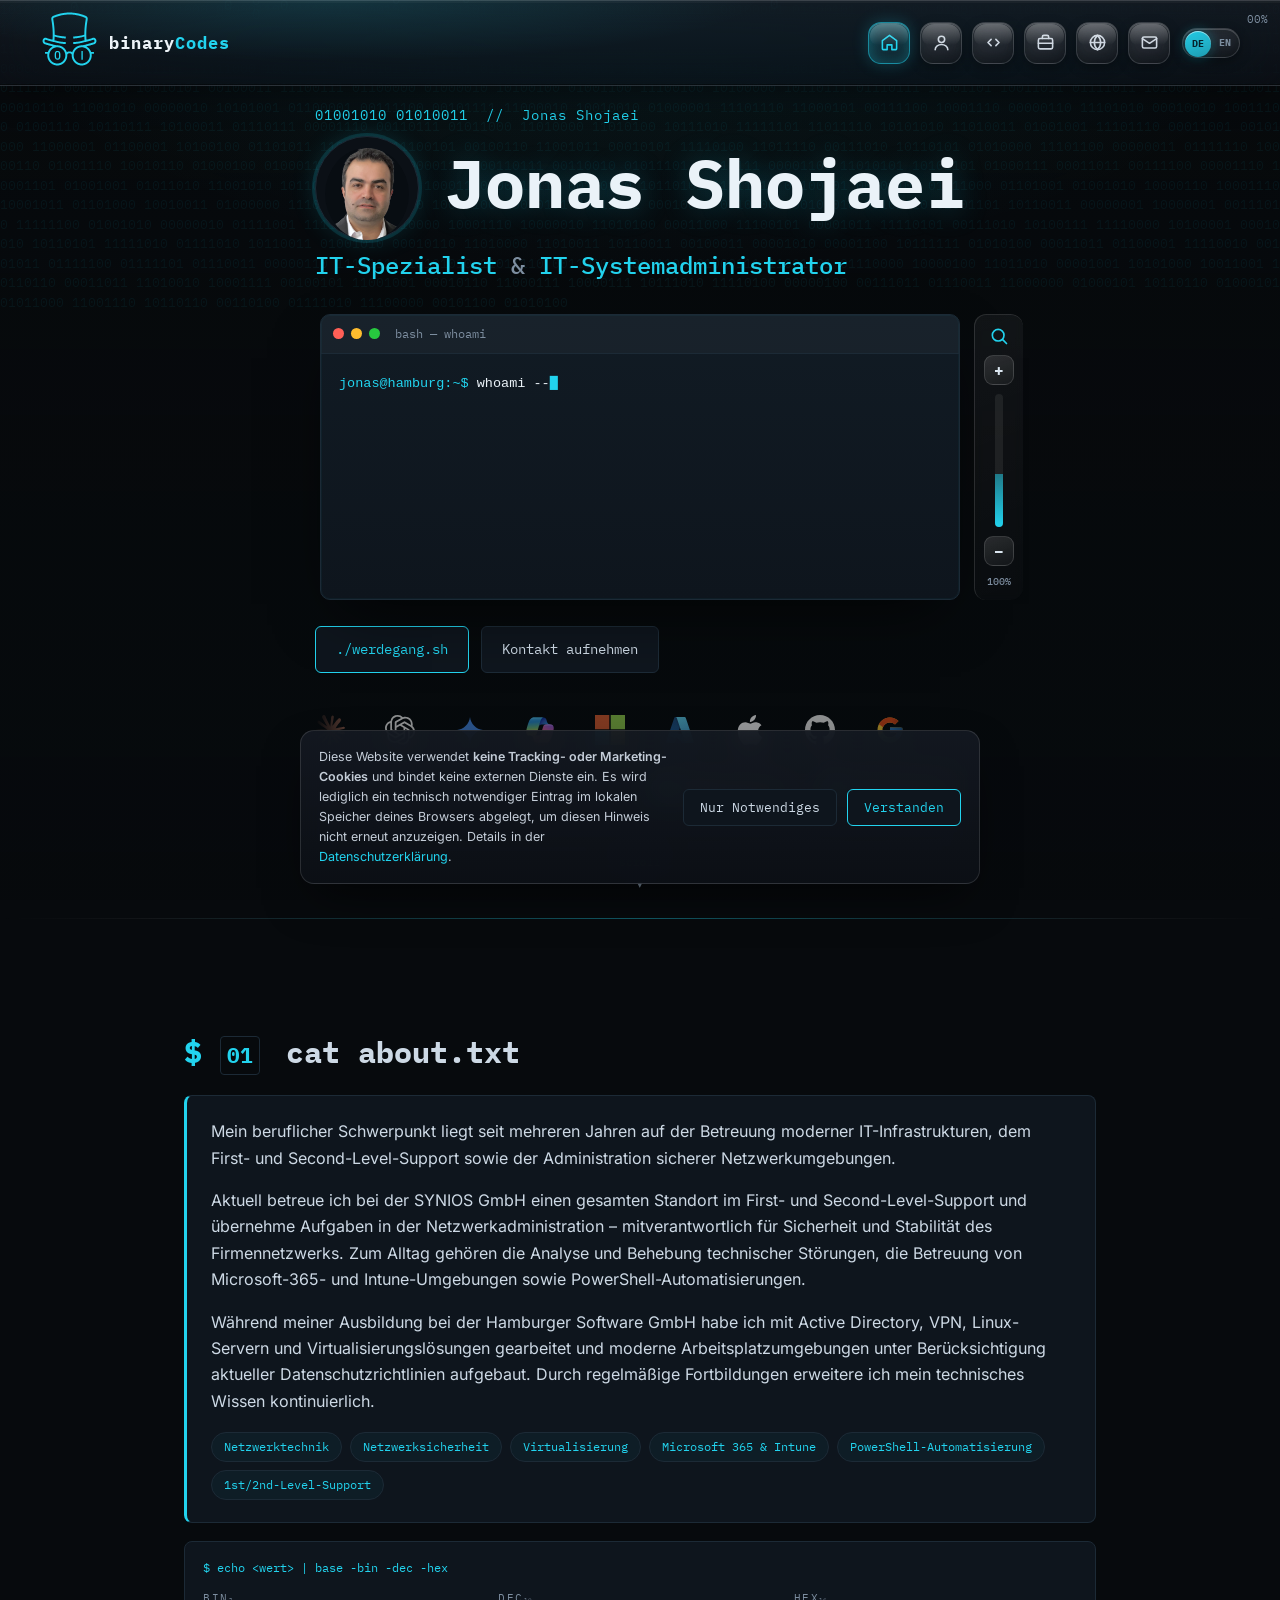
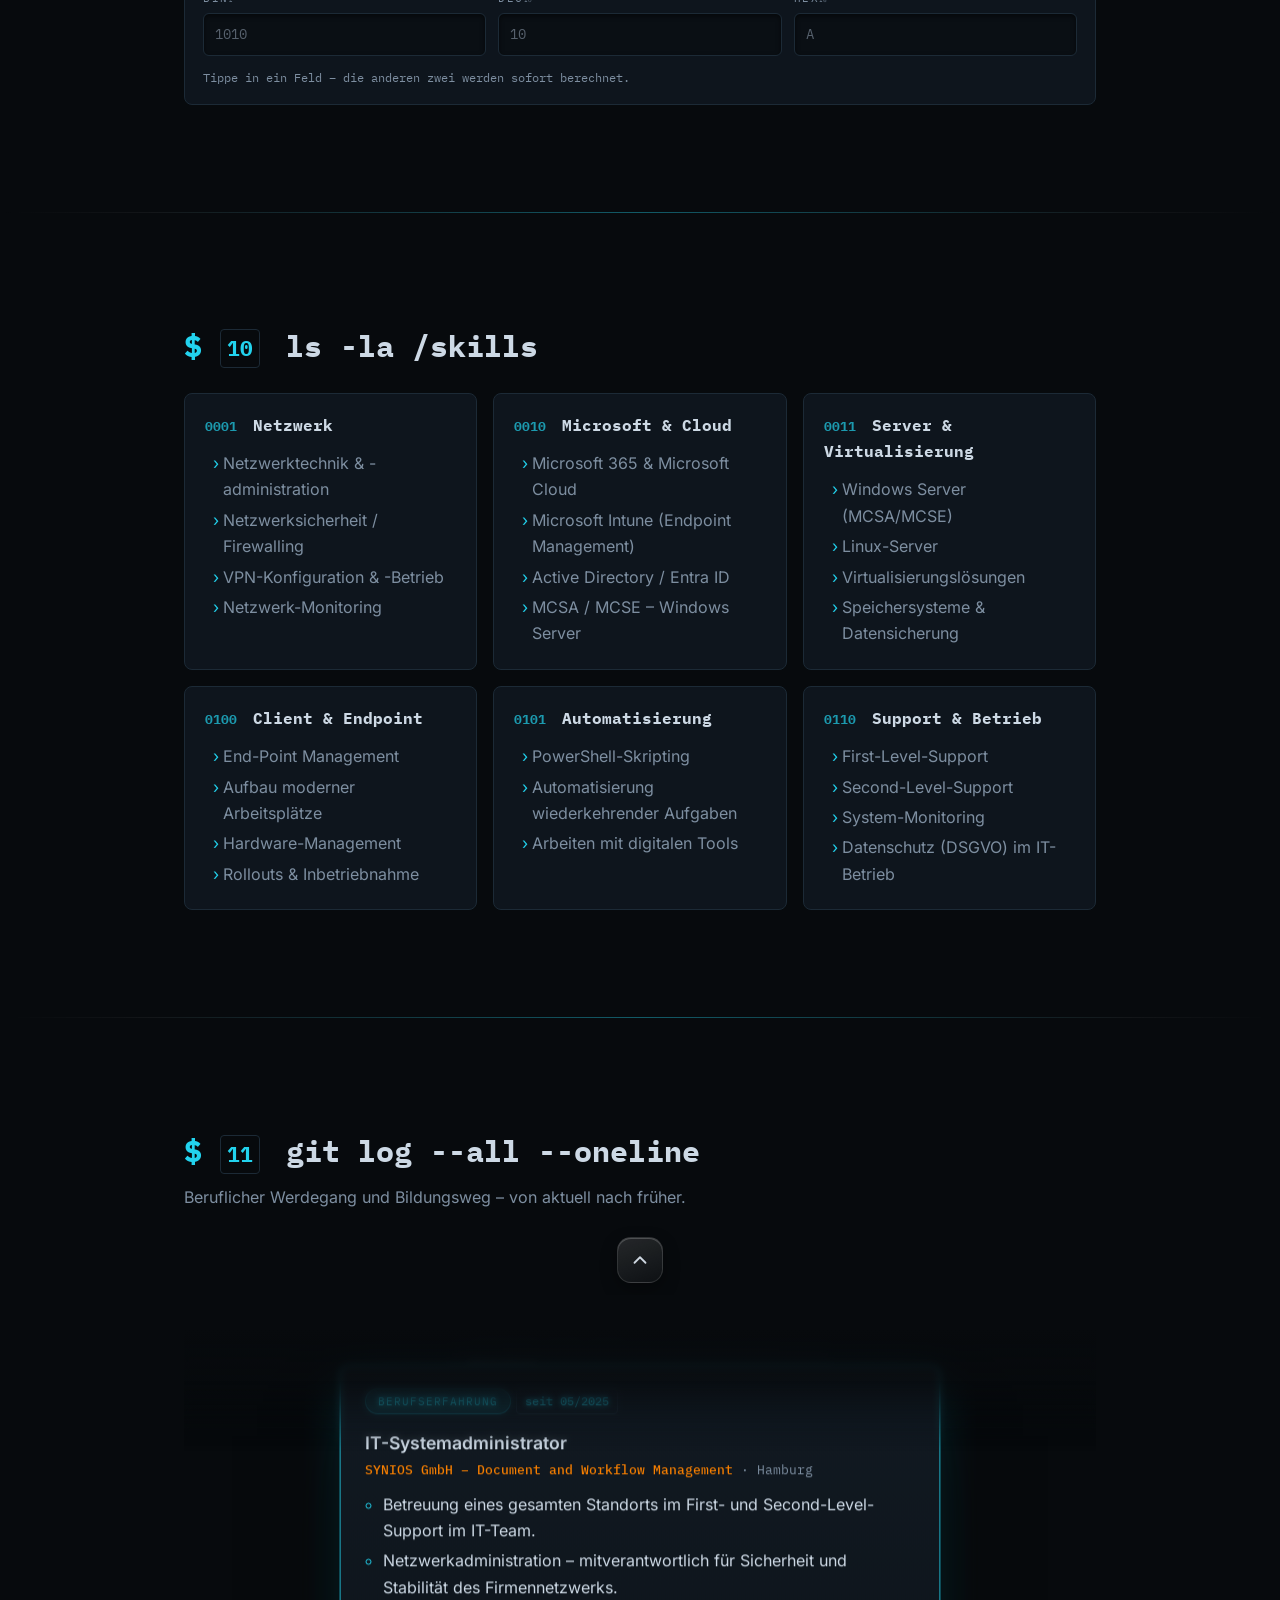
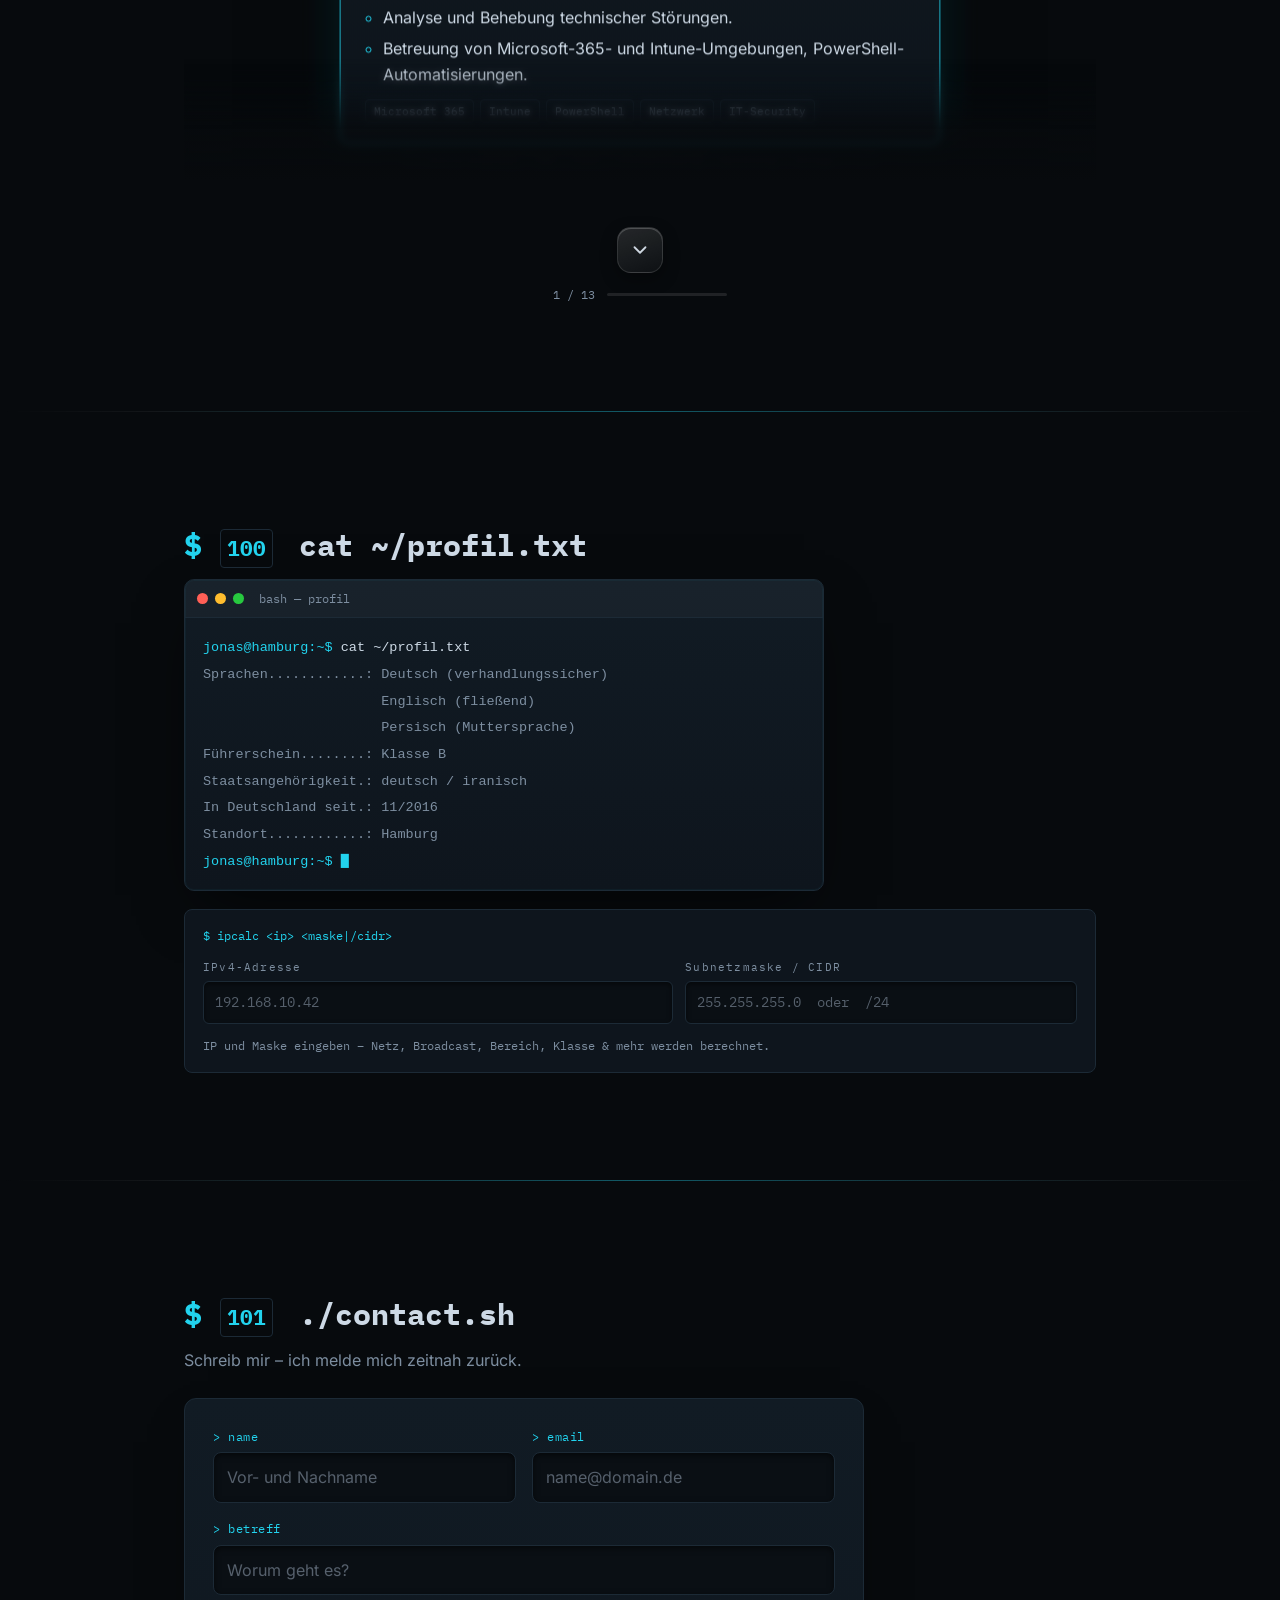
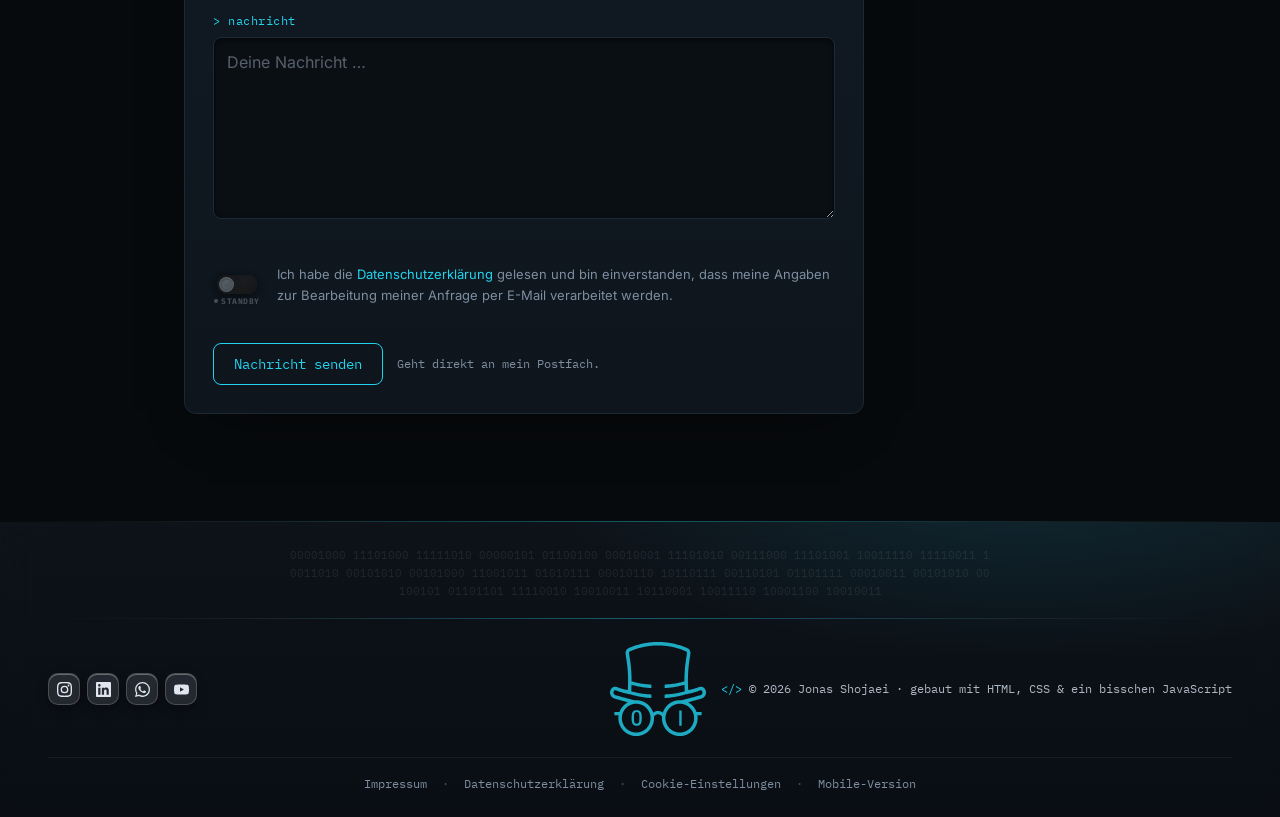
==== index.html @ 129c2889 "Kontaktformular per Web3Forms aktivieren Echten Web3Forms-Access-Key in index.html und mobile.html e" ====
<!doctype html>
<html lang="de">
<head>
  <meta charset="utf-8" />
  <!-- Sicherheits-Richtlinie: GitHub Pages erlaubt keine eigenen HTTP-Header,
       daher hier nur per <meta> umsetzbar (kein frame-ancestors möglich) -->
  <meta http-equiv="Content-Security-Policy" content="default-src 'self'; script-src 'self'; style-src 'self'; img-src 'self' data:; font-src 'self'; connect-src 'self' https://api.web3forms.com; form-action 'self' https://api.web3forms.com; base-uri 'self'; object-src 'none'; upgrade-insecure-requests" />
  <meta name="viewport" content="width=device-width, initial-scale=1" />
  <!-- Weiterleitung auf mobile.html bei schmalem Bildschirm; ausgelagert
       (statt inline), damit script-src 'self' ohne unsafe-inline reicht -->
  <script src="assets/js/redirect-check.js"></script>
  <meta name="description" content="Jonas Shojaei – IT-Spezialist & IT-Systemadministrator in Hamburg. Werdegang als Timeline im Dark-/IT-Design." />
  <meta name="robots" content="index,follow" />
  <meta name="color-scheme" content="dark" />
  <title>binaryCodes · Jonas Shojaei</title>
  <link rel="canonical" href="https://binarycodes.de/" />
  <meta property="og:type" content="website" />
  <meta property="og:site_name" content="binaryCodes" />
  <meta property="og:title" content="binaryCodes · Jonas Shojaei" />
  <meta property="og:description" content="Jonas Shojaei – IT-Spezialist & IT-Systemadministrator in Hamburg." />
  <meta property="og:url" content="https://binarycodes.de/" />
  <meta property="og:image" content="https://binarycodes.de/assets/img/jonas.jpg" />
  <meta property="og:locale" content="de_DE" />
  <meta property="og:locale:alternate" content="en_US" />
  <meta name="twitter:card" content="summary" />
  <meta name="twitter:title" content="binaryCodes · Jonas Shojaei" />
  <meta name="twitter:description" content="Jonas Shojaei – IT-Spezialist & IT-Systemadministrator in Hamburg." />
  <meta name="twitter:image" content="https://binarycodes.de/assets/img/jonas.jpg" />
  <link rel="stylesheet" href="assets/fonts/fonts.css" />
  <link rel="stylesheet" href="assets/css/styles.css" />
  <link rel="icon" type="image/svg+xml" href="favicon.svg" />
  <link rel="apple-touch-icon" href="favicon.svg" />
  <link rel="alternate" media="only screen and (max-width: 680px)" href="mobile.html" />
</head>
<body>
  <!-- Binärer Hintergrund-Regen -->
  <canvas id="matrix" aria-hidden="true"></canvas>
  <div class="bg-overlay" aria-hidden="true"></div>

  <!-- Scroll-Fortschritt -->
  <div class="scroll-progress" aria-hidden="true">
    <div class="scroll-progress__bar" id="progressBar"></div>
    <span class="scroll-progress__readout" id="progressReadout">00%</span>
  </div>

  <!-- Navigation -->
  <header class="nav" id="nav">
    <a class="nav__brand" href="#home" aria-label="binaryCodes – Startseite" data-en-al="binaryCodes – Home">
      <span class="brand__solid">
        <img class="nav__logo" src="logo.svg" width="139" height="139" alt="" aria-hidden="true" />
        <span class="nav__brand-text" data-text="binaryCodes">binary<span class="accent">Codes</span></span>
      </span>
    </a>
    <div class="nav__end">
    <nav class="nav__links" id="navLinks">
      <a href="#home" class="nav__ico" aria-label="Start" title="Start" data-en-al="Home" data-en-tt="Home">
        <svg viewBox="0 0 24 24" fill="none" stroke="currentColor" stroke-width="2" stroke-linecap="round" stroke-linejoin="round" aria-hidden="true"><path d="M3 9.5 12 3l9 6.5V20a1 1 0 0 1-1 1h-5v-6H9v6H4a1 1 0 0 1-1-1z"/></svg>
      </a>
      <a href="#about" class="nav__ico" aria-label="Über mich" title="Über mich" data-en-al="About" data-en-tt="About">
        <svg viewBox="0 0 24 24" fill="none" stroke="currentColor" stroke-width="2" stroke-linecap="round" stroke-linejoin="round" aria-hidden="true"><circle cx="12" cy="8" r="4"/><path d="M4 21c0-4 4-6.5 8-6.5s8 2.5 8 6.5"/></svg>
      </a>
      <a href="#skills" class="nav__ico" aria-label="Skills" title="Skills" data-en-al="Skills" data-en-tt="Skills">
        <svg viewBox="0 0 24 24" fill="none" stroke="currentColor" stroke-width="2" stroke-linecap="round" stroke-linejoin="round" aria-hidden="true"><path d="m9 8-4 4 4 4"/><path d="m15 8 4 4-4 4"/></svg>
      </a>
      <a href="#timeline" class="nav__ico" aria-label="Werdegang" title="Werdegang" data-en-al="Career" data-en-tt="Career">
        <svg viewBox="0 0 24 24" fill="none" stroke="currentColor" stroke-width="2" stroke-linecap="round" stroke-linejoin="round" aria-hidden="true"><rect x="3" y="7" width="18" height="13" rx="2"/><path d="M8 7V5a2 2 0 0 1 2-2h4a2 2 0 0 1 2 2v2"/><path d="M3 13h18"/></svg>
      </a>
      <a href="#profil" class="nav__ico" aria-label="Sprachen" title="Sprachen" data-en-al="Languages" data-en-tt="Languages">
        <svg viewBox="0 0 24 24" fill="none" stroke="currentColor" stroke-width="2" stroke-linecap="round" stroke-linejoin="round" aria-hidden="true"><circle cx="12" cy="12" r="9"/><path d="M3 12h18"/><path d="M12 3c2.6 2.4 4 5.7 4 9s-1.4 6.6-4 9c-2.6-2.4-4-5.7-4-9s1.4-6.6 4-9z"/></svg>
      </a>
      <a href="#contact" class="nav__ico" aria-label="Kontakt" title="Kontakt" data-en-al="Contact" data-en-tt="Contact">
        <svg viewBox="0 0 24 24" fill="none" stroke="currentColor" stroke-width="2" stroke-linecap="round" stroke-linejoin="round" aria-hidden="true"><rect x="3" y="5" width="18" height="14" rx="2"/><path d="m3 7 9 6 9-6"/></svg>
      </a>
    </nav>
    <button type="button" class="langtog" id="langToggle" role="switch" aria-checked="false"
            aria-label="Sprache umschalten" data-en-al="Switch language" title="Deutsch / English">
      <span class="langtog__opt langtog__opt--de">DE</span>
      <span class="langtog__opt langtog__opt--en">EN</span>
      <span class="langtog__knob" aria-hidden="true">DE</span>
    </button>
    </div>
  </header>

  <main>
    <!-- ============================================================= -->
    <!-- HERO / START                                                   -->
    <!-- ============================================================= -->
    <section id="home" class="section hero">
      <div class="binary-strip" aria-hidden="true"></div>
      <div class="container">
        <p class="hero__hi">01001010 01010011 &nbsp;//&nbsp; Jonas Shojaei</p>
        <div class="hero__head">
          <span class="hero__avatar">
            <img src="assets/img/jonas.jpg" width="640" height="864"
                 alt="Porträtfoto von Jonas Shojaei" loading="eager" decoding="async" />
          </span>
          <h1 class="hero__name" data-name>Jonas Shojaei</h1>
        </div>
        <h2 class="hero__role" data-en='<span class="accent">IT Specialist</span> &amp; <span class="accent">IT Systems Administrator</span>'>
          <span class="accent">IT-Spezialist</span> &amp; <span class="accent">IT-Systemadministrator</span>
        </h2>

        <div class="term-wrap">
        <div class="terminal" role="img" aria-label="Terminalfenster mit whoami-Ausgabe" data-en-al="Terminal window with whoami output">
          <div class="terminal__bar">
            <span class="dot"></span><span class="dot"></span><span class="dot"></span>
            <span class="terminal__title">bash — whoami</span>
          </div>
          <pre class="terminal__body"><code><span class="line"><span class="prompt">jonas@hamburg:~$</span> <span class="cmd" data-type="whoami --full"></span><span class="cursor">&#9608;</span></span>
<span class="out" data-reveal>Name.........: Jonas Shojaei</span>
<span class="out" data-reveal data-en="Role.........: IT Specialist / IT Systems Administrator">Rolle........: IT-Spezialist / IT-Systemadministrator</span>
<span class="out" data-reveal data-en="Focus........: IT support &middot; Network administration &middot; Network security">Fokus........: IT-Support &middot; Netzwerkadministration &middot; Netzwerksicherheit</span>
<span class="out" data-reveal data-en="Stack........: Windows Server &middot; Microsoft 365 &middot; Intune &middot; PowerShell &middot; Virtualization">Stack........: Windows Server &middot; Microsoft 365 &middot; Intune &middot; PowerShell &middot; Virtualisierung</span>
<span class="out" data-reveal data-en="Location.....: Hamburg, DE">Standort.....: Hamburg, DE</span>
<span class="out" data-reveal data-en="Languages....: DE fluent (business) &middot; EN fluent &middot; FA native">Sprachen.....: DE verhandlungssicher &middot; EN fließend &middot; FA Muttersprache</span>
<span class="out" data-reveal data-en='Status.......: <span class="ok">currently well engaged professionally</span> &middot; reachable exclusively by email'>Status.......: <span class="ok">beruflich gut eingebunden</span> &middot; erreichbar ausschließlich per E-Mail</span></code></pre>
        </div>

        <div class="zoomctl" id="zoomCtl" role="group" aria-label="Seiten-Zoom" data-en-al="Page zoom">
          <span class="zoomctl__ico" aria-hidden="true">
            <svg viewBox="0 0 24 24" fill="none" stroke="currentColor" stroke-width="2" stroke-linecap="round" stroke-linejoin="round"><circle cx="11" cy="11" r="7"/><path d="m21 21-4.3-4.3"/></svg>
          </span>
          <button type="button" class="zoomctl__btn" data-zoom="up" aria-label="Größer" data-en-al="Zoom in">+</button>
          <span class="zoomctl__gauge" aria-hidden="true"><i></i></span>
          <button type="button" class="zoomctl__btn" data-zoom="down" aria-label="Kleiner" data-en-al="Zoom out">&minus;</button>
          <span class="zoomctl__val" id="zoomVal" aria-live="polite">100%</span>
        </div>
        </div>

        <div class="hero__cta">
          <a class="btn btn--primary" href="#timeline" data-en="./career.sh">./werdegang.sh</a>
          <a class="btn" href="#contact" data-en="Get in touch">Kontakt aufnehmen</a>
        </div>

        <!-- Tool-Dock: läuft endlos von rechts nach links, jedes Icon verlinkt -->
        <div class="dock" id="dock" aria-label="Tools &amp; Technologien" data-en-al="Tools &amp; technologies">
          <div class="dock__track" id="dockTrack">
            <a class="dock__item" href="https://claude.ai" target="_blank" rel="noopener noreferrer" title="Claude" aria-label="Claude">
              <svg fill="#D97757" role="img" viewBox="0 0 24 24" xmlns="http://www.w3.org/2000/svg"><path d="m4.7144 15.9555 4.7174-2.6471.079-.2307-.079-.1275h-.2307l-.7893-.0486-2.6956-.0729-2.3375-.0971-2.2646-.1214-.5707-.1215-.5343-.7042.0546-.3522.4797-.3218.686.0608 1.5179.1032 2.2767.1578 1.6514.0972 2.4468.255h.3886l.0546-.1579-.1336-.0971-.1032-.0972L6.973 9.8356l-2.55-1.6879-1.3356-.9714-.7225-.4918-.3643-.4614-.1578-1.0078.6557-.7225.8803.0607.2246.0607.8925.686 1.9064 1.4754 2.4893 1.8336.3643.3035.1457-.1032.0182-.0728-.164-.2733-1.3539-2.4467-1.445-2.4893-.6435-1.032-.17-.6194c-.0607-.255-.1032-.4674-.1032-.7285L6.287.1335 6.6997 0l.9957.1336.419.3642.6192 1.4147 1.0018 2.2282 1.5543 3.0296.4553.8985.2429.8318.091.255h.1579v-.1457l.1275-1.706.2368-2.0947.2307-2.6957.0789-.7589.3764-.9107.7468-.4918.5828.2793.4797.686-.0668.4433-.2853 1.8517-.5586 2.9021-.3643 1.9429h.2125l.2429-.2429.9835-1.3053 1.6514-2.0643.7286-.8196.85-.9046.5464-.4311h1.0321l.759 1.1293-.34 1.1657-1.0625 1.3478-.8804 1.1414-1.2628 1.7-.7893 1.36.0729.1093.1882-.0183 2.8535-.607 1.5421-.2794 1.8396-.3157.8318.3886.091.3946-.3278.8075-1.967.4857-2.3072.4614-3.4364.8136-.0425.0304.0486.0607 1.5482.1457.6618.0364h1.621l3.0175.2247.7892.522.4736.6376-.079.4857-1.2142.6193-1.6393-.3886-3.825-.9107-1.3113-.3279h-.1822v.1093l1.0929 1.0686 2.0035 1.8092 2.5075 2.3314.1275.5768-.3218.4554-.34-.0486-2.2039-1.6575-.85-.7468-1.9246-1.621h-.1275v.17l.4432.6496 2.3436 3.5214.1214 1.0807-.17.3521-.6071.2125-.6679-.1214-1.3721-1.9246L14.38 17.959l-1.1414-1.9428-.1397.079-.674 7.2552-.3156.3703-.7286.2793-.6071-.4614-.3218-.7468.3218-1.4753.3886-1.9246.3157-1.53.2853-1.9004.17-.6314-.0121-.0425-.1397.0182-1.4328 1.9672-2.1796 2.9446-1.7243 1.8456-.4128.164-.7164-.3704.0667-.6618.4008-.5889 2.386-3.0357 1.4389-1.882.929-1.0868-.0062-.1579h-.0546l-6.3385 4.1164-1.1293.1457-.4857-.4554.0608-.7467.2307-.2429 1.9064-1.3114Z"/></svg>
            </a>
            <a class="dock__item" href="https://chatgpt.com" target="_blank" rel="noopener noreferrer" title="ChatGPT" aria-label="ChatGPT">
              <svg xmlns="http://www.w3.org/2000/svg" viewBox="0 0 24 24" fill="#e9e9e9" fill-rule="evenodd"><path d="M9.205 8.658v-2.26c0-.19.072-.333.238-.428l4.543-2.616c.619-.357 1.356-.523 2.117-.523 2.854 0 4.662 2.212 4.662 4.566 0 .167 0 .357-.024.547l-4.71-2.759a.797.797 0 00-.856 0l-5.97 3.473zm10.609 8.8V12.06c0-.333-.143-.57-.429-.737l-5.97-3.473 1.95-1.118a.433.433 0 01.476 0l4.543 2.617c1.309.76 2.189 2.378 2.189 3.948 0 1.808-1.07 3.473-2.76 4.163zM7.802 12.703l-1.95-1.142c-.167-.095-.239-.238-.239-.428V5.899c0-2.545 1.95-4.472 4.591-4.472 1 0 1.927.333 2.712.928L8.23 5.067c-.285.166-.428.404-.428.737v6.898zM12 15.128l-2.795-1.57v-3.33L12 8.658l2.795 1.57v3.33L12 15.128zm1.796 7.23c-1 0-1.927-.332-2.712-.927l4.686-2.712c.285-.166.428-.404.428-.737v-6.898l1.974 1.142c.167.095.238.238.238.428v5.233c0 2.545-1.974 4.472-4.614 4.472zm-5.637-5.303l-4.544-2.617c-1.308-.761-2.188-2.378-2.188-3.948A4.482 4.482 0 014.21 6.327v5.423c0 .333.143.571.428.738l5.947 3.449-1.95 1.118a.432.432 0 01-.476 0zm-.262 3.9c-2.688 0-4.662-2.021-4.662-4.519 0-.19.024-.38.047-.57l4.686 2.71c.286.167.571.167.856 0l5.97-3.448v2.26c0 .19-.07.333-.237.428l-4.543 2.616c-.619.357-1.356.523-2.117.523zm5.899 2.83a5.947 5.947 0 005.827-4.756C22.287 18.339 24 15.84 24 13.296c0-1.665-.713-3.282-1.998-4.448.119-.5.19-.999.19-1.498 0-3.401-2.759-5.947-5.946-5.947-.642 0-1.26.095-1.88.31A5.962 5.962 0 0010.205 0a5.947 5.947 0 00-5.827 4.757C1.713 5.447 0 7.945 0 10.49c0 1.666.713 3.283 1.998 4.448-.119.5-.19 1-.19 1.499 0 3.401 2.759 5.946 5.946 5.946.642 0 1.26-.095 1.88-.309a5.96 5.96 0 004.162 1.713z"/></svg>
            </a>
            <a class="dock__item" href="https://gemini.google.com" target="_blank" rel="noopener noreferrer" title="Gemini" aria-label="Google Gemini">
              <svg viewBox="0 0 24 24" xmlns="http://www.w3.org/2000/svg"><path fill="#3186FF" d="M12 1.6c.5 5.35 5.05 9.9 10.4 10.4-5.35.5-9.9 5.05-10.4 10.4-.5-5.35-5.05-9.9-10.4-10.4C6.95 11.5 11.5 6.95 12 1.6z"/></svg>
            </a>
            <a class="dock__item" href="https://copilot.microsoft.com" target="_blank" rel="noopener noreferrer" title="Microsoft Copilot" aria-label="Microsoft Copilot">
              <svg xmlns="http://www.w3.org/2000/svg" viewBox="0 0 48 48" fill="none"><path d="M34.1423 7.32501C33.5634 5.35387 31.7547 4 29.7003 4L28.3488 4C26.1142 4 24.1985 5.59611 23.7952 7.79398L21.4805 20.4072L22.0549 18.4419C22.6319 16.4679 24.4419 15.1111 26.4986 15.1111H34.3524L37.6462 16.3942L40.8213 15.1111H39.8946C37.8401 15.1111 36.0315 13.7572 35.4525 11.7861L34.1423 7.32501Z" fill="url(#cpg0)"/><path d="M14.3307 40.656C14.9032 42.6366 16.7165 44 18.7783 44H21.6486C24.1592 44 26.2122 41.999 26.2767 39.4893L26.5893 27.3271L25.9354 29.5602C25.3577 31.5332 23.5481 32.8889 21.4923 32.8889L13.5732 32.8889L10.7499 31.3573L7.69336 32.8889H8.60461C10.6663 32.8889 12.4796 34.2522 13.0521 36.2329L14.3307 40.656Z" fill="url(#cpg1)"/><path d="M29.4993 4H13.46C8.87732 4 6.12772 10.0566 4.29466 16.1132C2.12296 23.2886 -0.718769 32.8852 7.50252 32.8852H14.4282C16.4978 32.8852 18.3147 31.5168 18.8835 29.5269C20.0876 25.3143 22.1978 17.9655 23.8554 12.3712C24.6977 9.52831 25.3993 7.08673 26.4762 5.56628C27.0799 4.71385 28.086 4 29.4993 4Z" fill="url(#cpg2)"/><path d="M29.4993 4H13.46C8.87732 4 6.12772 10.0566 4.29466 16.1132C2.12296 23.2886 -0.718769 32.8852 7.50252 32.8852H14.4282C16.4978 32.8852 18.3147 31.5168 18.8835 29.5269C20.0876 25.3143 22.1978 17.9655 23.8554 12.3712C24.6977 9.52831 25.3993 7.08673 26.4762 5.56628C27.0799 4.71385 28.086 4 29.4993 4Z" fill="url(#cpg3)"/><path d="M18.498 44H34.5374C39.12 44 41.8696 37.9424 43.7027 31.8848C45.8744 24.7081 48.7161 15.1098 40.4948 15.1098H33.5693C31.4996 15.1098 29.6827 16.4784 29.114 18.4684C27.9098 22.6817 25.7996 30.032 24.142 35.6273C23.2996 38.4708 22.598 40.9127 21.5212 42.4335C20.9175 43.286 19.9113 44 18.498 44Z" fill="url(#cpg4)"/><path d="M18.498 44H34.5374C39.12 44 41.8696 37.9424 43.7027 31.8848C45.8744 24.7081 48.7161 15.1098 40.4948 15.1098H33.5693C31.4996 15.1098 29.6827 16.4784 29.114 18.4684C27.9098 22.6817 25.7996 30.032 24.142 35.6273C23.2996 38.4708 22.598 40.9127 21.5212 42.4335C20.9175 43.286 19.9113 44 18.498 44Z" fill="url(#cpg5)"/><defs><radialGradient id="cpg0" cx="0" cy="0" r="1" gradientUnits="userSpaceOnUse" gradientTransform="translate(38.005 20.5144) rotate(-129.304) scale(17.3033 16.2706)"><stop offset="0.0955758" stop-color="#00AEFF"/><stop offset="0.773185" stop-color="#2253CE"/><stop offset="1" stop-color="#0736C4"/></radialGradient><radialGradient id="cpg1" cx="0" cy="0" r="1" gradientUnits="userSpaceOnUse" gradientTransform="translate(11.1215 32.8171) rotate(51.84) scale(15.9912 15.5119)"><stop stop-color="#FFB657"/><stop offset="0.633728" stop-color="#FF5F3D"/><stop offset="0.923392" stop-color="#C02B3C"/></radialGradient><linearGradient id="cpg2" x1="12.5" y1="7.5" x2="14.7884" y2="33.9751" gradientUnits="userSpaceOnUse"><stop offset="0.156162" stop-color="#0D91E1"/><stop offset="0.487484" stop-color="#52B471"/><stop offset="0.652394" stop-color="#98BD42"/><stop offset="0.937361" stop-color="#FFC800"/></linearGradient><linearGradient id="cpg3" x1="14.5" y1="4" x2="15.7496" y2="32.8852" gradientUnits="userSpaceOnUse"><stop stop-color="#3DCBFF"/><stop offset="0.246674" stop-color="#0588F7" stop-opacity="0"/></linearGradient><radialGradient id="cpg4" cx="0" cy="0" r="1" gradientUnits="userSpaceOnUse" gradientTransform="translate(41.3187 12.2813) rotate(109.274) scale(38.3873 45.9867)"><stop offset="0.0661714" stop-color="#8C48FF"/><stop offset="0.5" stop-color="#F2598A"/><stop offset="0.895833" stop-color="#FFB152"/></radialGradient><linearGradient id="cpg5" x1="42.5859" y1="13.346" x2="42.5695" y2="21.2147" gradientUnits="userSpaceOnUse"><stop offset="0.0581535" stop-color="#F8ADFA"/><stop offset="0.708063" stop-color="#A86EDD" stop-opacity="0"/></linearGradient></defs></svg>
            </a>
            <a class="dock__item" href="https://www.microsoft.com" target="_blank" rel="noopener noreferrer" title="Microsoft" aria-label="Microsoft">
              <svg viewBox="0 0 256 256" xmlns="http://www.w3.org/2000/svg" preserveAspectRatio="xMidYMid"><path fill="#F1511B" d="M121.666 121.666H0V0h121.666z"/><path fill="#80CC28" d="M256 121.666H134.335V0H256z"/><path fill="#00ADEF" d="M121.663 256.002H0V134.336h121.663z"/><path fill="#FBBC09" d="M256 256.002H134.335V134.336H256z"/></svg>
            </a>
            <a class="dock__item" href="https://azure.microsoft.com" target="_blank" rel="noopener noreferrer" title="Microsoft Azure" aria-label="Microsoft Azure">
              <svg viewBox="0 0 96 96" xmlns="http://www.w3.org/2000/svg"><defs><linearGradient id="aza" x1="-1032.17" x2="-1059.21" y1="145.31" y2="65.43" gradientTransform="matrix(1 0 0 -1 1075 158)" gradientUnits="userSpaceOnUse"><stop offset="0" stop-color="#114a8b"/><stop offset="1" stop-color="#0669bc"/></linearGradient><linearGradient id="azb" x1="-1023.73" x2="-1029.98" y1="108.08" y2="105.97" gradientTransform="matrix(1 0 0 -1 1075 158)" gradientUnits="userSpaceOnUse"><stop offset="0" stop-opacity=".3"/><stop offset=".07" stop-opacity=".2"/><stop offset=".32" stop-opacity=".1"/><stop offset=".62" stop-opacity=".05"/><stop offset="1" stop-opacity="0"/></linearGradient><linearGradient id="azc" x1="-1027.16" x2="-997.48" y1="147.64" y2="68.56" gradientTransform="matrix(1 0 0 -1 1075 158)" gradientUnits="userSpaceOnUse"><stop offset="0" stop-color="#3ccbf4"/><stop offset="1" stop-color="#2892df"/></linearGradient></defs><path fill="url(#aza)" d="M33.34 6.54h26.04l-27.03 80.1a4.15 4.15 0 0 1-3.94 2.81H8.15a4.14 4.14 0 0 1-3.93-5.47L29.4 9.38a4.15 4.15 0 0 1 3.94-2.83z"/><path fill="#0078d4" d="M71.17 60.26H29.88a1.91 1.91 0 0 0-1.3 3.31l26.53 24.76a4.17 4.17 0 0 0 2.85 1.13h23.38z"/><path fill="url(#azb)" d="M33.34 6.54a4.12 4.12 0 0 0-3.95 2.88L4.25 83.92a4.14 4.14 0 0 0 3.91 5.54h20.79a4.44 4.44 0 0 0 3.4-2.9l5.02-14.78 17.91 16.7a4.24 4.24 0 0 0 2.67.97h23.29L71.02 60.26H41.24L59.47 6.55z"/><path fill="url(#azc)" d="M66.6 9.36a4.14 4.14 0 0 0-3.93-2.82H33.65a4.15 4.15 0 0 1 3.93 2.82l25.18 74.62a4.15 4.15 0 0 1-3.93 5.48h29.02a4.15 4.15 0 0 0 3.93-5.48z"/></svg>
            </a>
            <a class="dock__item" href="https://www.apple.com" target="_blank" rel="noopener noreferrer" title="Apple" aria-label="Apple">
              <svg xmlns="http://www.w3.org/2000/svg" width="209" height="256" viewBox="0 0 814 1000"><path fill="#f5f5f7" d="M788.1 340.9c-5.8 4.5-108.2 62.2-108.2 190.5 0 148.4 130.3 200.9 134.2 202.2-.6 3.2-20.7 71.9-68.7 141.9-42.8 61.6-87.5 123.1-155.5 123.1s-85.5-39.5-164-39.5c-76.5 0-103.7 40.8-165.9 40.8s-105.6-57-155.5-127C46.7 790.7 0 663 0 541.8c0-194.4 126.4-297.5 250.8-297.5 66.1 0 121.2 43.4 162.7 43.4 39.5 0 101.1-46 176.3-46 28.5 0 130.9 2.6 198.3 99.2zm-234-181.5c31.1-36.9 53.1-88.1 53.1-139.3 0-7.1-.6-14.3-1.9-20.1-50.6 1.9-110.8 33.7-147.1 75.8-28.5 32.4-55.1 83.6-55.1 135.5 0 7.8 1.3 15.6 1.9 18.1 3.2.6 8.4 1.3 13.6 1.3 45.4 0 102.5-30.4 135.5-71.3z"/></svg>
            </a>
            <a class="dock__item" href="https://github.com/Jonas-1984" target="_blank" rel="noopener noreferrer" title="GitHub" aria-label="GitHub">
              <svg viewBox="0 0 1024 1024" fill="none" xmlns="http://www.w3.org/2000/svg"><path fill-rule="evenodd" clip-rule="evenodd" d="M8 0C3.58 0 0 3.58 0 8C0 11.54 2.29 14.53 5.47 15.59C5.87 15.66 6.02 15.42 6.02 15.21C6.02 15.02 6.01 14.39 6.01 13.72C4 14.09 3.48 13.23 3.32 12.78C3.23 12.55 2.84 11.84 2.5 11.65C2.22 11.5 1.82 11.13 2.49 11.12C3.12 11.11 3.57 11.7 3.72 11.94C4.44 13.15 5.59 12.81 6.05 12.6C6.12 12.08 6.33 11.73 6.56 11.53C4.78 11.33 2.92 10.64 2.92 7.58C2.92 6.71 3.23 5.99 3.74 5.43C3.66 5.23 3.38 4.41 3.82 3.31C3.82 3.31 4.49 3.1 6.02 4.13C6.66 3.95 7.34 3.86 8.02 3.86C8.7 3.86 9.38 3.95 10.02 4.13C11.55 3.09 12.22 3.31 12.22 3.31C12.66 4.41 12.38 5.23 12.3 5.43C12.81 5.99 13.12 6.7 13.12 7.58C13.12 10.65 11.25 11.33 9.47 11.53C9.76 11.78 10.01 12.26 10.01 13.01C10.01 14.08 10 14.94 10 15.21C10 15.42 10.15 15.67 10.55 15.59C13.71 14.53 16 11.53 16 8C16 3.58 12.42 0 8 0Z" transform="scale(64)" fill="#e9e9e9"/></svg>
            </a>
            <a class="dock__item" href="https://www.google.com" target="_blank" rel="noopener noreferrer" title="Google" aria-label="Google">
              <svg xmlns="http://www.w3.org/2000/svg" viewBox="0 0 48 48"><path fill="#FFC107" d="M43.6 20.5H42V20H24v8h11.3C33.7 32.9 29.3 36 24 36c-6.6 0-12-5.4-12-12s5.4-12 12-12c3.1 0 5.9 1.2 8 3.1l5.7-5.7C34 6 29.3 4 24 4 12.9 4 4 12.9 4 24s8.9 20 20 20 20-8.9 20-20c0-1.3-.1-2.3-.4-3.5z"/><path fill="#FF3D00" d="M6.3 14.7l6.6 4.8C14.7 15.1 19 12 24 12c3.1 0 5.9 1.2 8 3.1l5.7-5.7C34 6 29.3 4 24 4 16.3 4 9.7 8.3 6.3 14.7z"/><path fill="#4CAF50" d="M24 44c5.2 0 9.9-2 13.4-5.2l-6.2-5.2C29.2 35.1 26.7 36 24 36c-5.3 0-9.7-3.4-11.3-8.1l-6.5 5C9.5 39.6 16.2 44 24 44z"/><path fill="#1976D2" d="M43.6 20.5H42V20H24v8h11.3c-.8 2.2-2.2 4.2-4.1 5.6l6.2 5.2C39.7 34.9 44 30 44 24c0-1.3-.1-2.3-.4-3.5z"/></svg>
            </a>
            <a class="dock__item" href="https://www.python.org" target="_blank" rel="noopener noreferrer" title="Python" aria-label="Python">
              <svg xmlns="http://www.w3.org/2000/svg" fill="none" viewBox="16 16 32 32"><path fill="url(#pya)" d="M31.885 16c-8.124 0-7.617 3.523-7.617 3.523l.01 3.65h7.752v1.095H21.197S16 23.678 16 31.876c0 8.196 4.537 7.906 4.537 7.906h2.708v-3.804s-.146-4.537 4.465-4.537h7.688s4.32.07 4.32-4.175v-7.019S40.374 16 31.885 16zm-4.275 2.454a1.394 1.394 0 1 1 0 2.79 1.393 1.393 0 0 1-1.395-1.395c0-.771.624-1.395 1.395-1.395z"/><path fill="url(#pyb)" d="M32.115 47.833c8.124 0 7.617-3.523 7.617-3.523l-.01-3.65H31.97v-1.095h10.832S48 40.155 48 31.958c0-8.197-4.537-7.906-4.537-7.906h-2.708v3.803s.146 4.537-4.465 4.537h-7.688s-4.32-.07-4.32 4.175v7.019s-.656 4.247 7.833 4.247zm4.275-2.454a1.393 1.393 0 0 1-1.395-1.395 1.394 1.394 0 1 1 1.395 1.395z"/><defs><linearGradient id="pya" x1="19.075" x2="34.898" y1="18.782" y2="34.658" gradientUnits="userSpaceOnUse"><stop stop-color="#387EB8"/><stop offset="1" stop-color="#366994"/></linearGradient><linearGradient id="pyb" x1="28.809" x2="45.803" y1="28.882" y2="45.163" gradientUnits="userSpaceOnUse"><stop stop-color="#FFE052"/><stop offset="1" stop-color="#FFC331"/></linearGradient></defs></svg>
            </a>
            <a class="dock__item" href="https://www.java.com" target="_blank" rel="noopener noreferrer" title="Java" aria-label="Java">
              <svg xmlns="http://www.w3.org/2000/svg" preserveAspectRatio="xMidYMid" viewBox="0 0 256 346"><path d="M83 267s-14 8 9 11c27 3 41 2 71-3 0 0 8 5 19 9-67 29-153-2-99-17M74 230s-15 11 8 13c29 3 52 3 92-4 0 0 6 5 15 8-82 24-173 2-115-17" fill="#5382A1"/><path d="M144 166c17 19-4 36-4 36s42-22 22-49c-18-26-32-38 44-82 0 0-119 29-62 95" fill="#E76F00"/><path d="M233 295s10 8-10 15c-39 12-163 15-197 0-12-5 11-13 18-14l12-2c-14-9-89 19-38 28 138 22 251-10 215-27M89 190s-63 15-22 21c17 2 51 2 83-1 26-2 52-7 52-7l-16 9c-64 16-187 8-151-9 30-14 54-13 54-13M202 253c64-33 34-66 13-61l-7 2s2-3 6-5c41-14 73 43-14 66l2-2" fill="#5382A1"/><path d="M162 0s36 36-34 91c-56 45-12 70 0 99-32-30-56-56-40-80 23-35 89-53 74-110" fill="#E76F00"/><path d="M95 345c62 4 158-3 160-32 0 0-4 11-51 20-53 10-119 9-158 2 0 0 8 7 49 10" fill="#5382A1"/></svg>
            </a>
            <a class="dock__item" href="https://developer.mozilla.org/de/docs/Web/JavaScript" target="_blank" rel="noopener noreferrer" title="JavaScript" aria-label="JavaScript"><svg xmlns="http://www.w3.org/2000/svg" viewBox="0 0 1052 1052"><path fill="#f0db4f" d="M0 0h1052v1052H0z"/><path d="M965.9 801.1c-7.7-48-39-88.3-131.7-125.9-32.2-14.8-68.1-25.399-78.8-49.8-3.8-14.2-4.3-22.2-1.9-30.8 6.9-27.9 40.2-36.6 66.6-28.6 17 5.7 33.1 18.801 42.8 39.7 45.4-29.399 45.3-29.2 77-49.399-11.6-18-17.8-26.301-25.4-34-27.3-30.5-64.5-46.2-124-45-10.3 1.3-20.699 2.699-31 4-29.699 7.5-58 23.1-74.6 44-49.8 56.5-35.6 155.399 25 196.1 59.7 44.8 147.4 55 158.6 96.9 10.9 51.3-37.699 67.899-86 62-35.6-7.4-55.399-25.5-76.8-58.4-39.399 22.8-39.399 22.8-79.899 46.1 9.6 21 19.699 30.5 35.8 48.7 76.2 77.3 266.899 73.5 301.1-43.5 1.399-4.001 10.6-30.801 3.199-72.101zm-394-317.6h-98.4c0 85-.399 169.4-.399 254.4 0 54.1 2.8 103.7-6 118.9-14.4 29.899-51.7 26.2-68.7 20.399-17.3-8.5-26.1-20.6-36.3-37.699-2.8-4.9-4.9-8.7-5.601-9-26.699 16.3-53.3 32.699-80 49 13.301 27.3 32.9 51 58 66.399 37.5 22.5 87.9 29.4 140.601 17.3 34.3-10 63.899-30.699 79.399-62.199 22.4-41.3 17.6-91.3 17.4-146.6.5-90.2 0-180.4 0-270.9z" fill="#323330"/></svg></a>
            <a class="dock__item" href="https://learn.microsoft.com/dotnet/csharp/" target="_blank" rel="noopener noreferrer" title="C Sharp" aria-label="C Sharp"><svg xmlns="http://www.w3.org/2000/svg" viewBox="0 0 256 285"><defs><linearGradient id="csg1" x1="17.42%" x2="56.516%" y1="21.86%" y2="97.437%"><stop offset="0%" stop-color="#927be5"/><stop offset="100%" stop-color="#512bd4"/></linearGradient></defs><path fill="url(#csg1)" d="M0 89.355v105.576c0 13.06 6.967 25.14 18.286 31.666l91.429 52.794a36.56 36.56 0 0 0 36.571 0l91.429-52.794A36.56 36.56 0 0 0 256 194.93V89.356a36.56 36.56 0 0 0-18.285-31.672l-91.43-52.78a36.55 36.55 0 0 0-36.57 0l-91.43 52.78A36.57 36.57 0 0 0 0 89.356"/><path fill="#fff" d="M64.003 123.872v36.575a9.13 9.13 0 0 0 9.145 9.145a9.14 9.14 0 0 0 9.145-9.145a9.142 9.142 0 1 1 18.285 0c0 15.149-12.28 27.43-27.43 27.43s-27.43-12.281-27.43-27.43v-36.57c0-15.15 12.28-27.43 27.43-27.43s27.43 12.28 27.43 27.43a9.142 9.142 0 0 1-18.285 0a9.142 9.142 0 1 0-18.285 0zm146.29 36.575a9.134 9.134 0 0 1-9.146 9.145h-9.145v9.14c0 2.427-.96 4.753-2.678 6.466a9.124 9.124 0 0 1-12.928 0a9.17 9.17 0 0 1-2.679-6.467v-9.14h-18.284v9.14a9.124 9.124 0 0 1-9.146 9.146a9.124 9.124 0 0 1-9.14-9.146v-9.14h-9.15a9.142 9.142 0 0 1 0-18.284h9.145v-18.285h-9.145a9.142 9.142 0 0 1 0-18.285h9.145v-9.145a9.142 9.142 0 0 1 18.285 0v9.14h18.285v-9.14a9.142 9.142 0 0 1 18.285 0v9.14h9.145a9.12 9.12 0 0 1 6.461 2.678a9.124 9.124 0 0 1 0 12.928a9.13 9.13 0 0 1-6.46 2.684h-9.146v18.285h9.145a9.166 9.166 0 0 1 9.145 9.14zm-36.576-27.425h-18.284v18.285h18.284z"/></svg></a>
            <a class="dock__item" href="https://onedrive.live.com" target="_blank" rel="noopener noreferrer" title="Microsoft OneDrive" aria-label="Microsoft OneDrive"><svg xmlns="http://www.w3.org/2000/svg" viewBox="0 0 1000 615"><defs><radialGradient id="odga" cx="-446.23" cy="850.24" r="6.99" fx="-446.23" fy="850.24" gradientTransform="matrix(28.87975 32.00675 53.69646 -48.39975 -32750.77 55564.7)" gradientUnits="userSpaceOnUse"><stop offset="0" stop-color="#4894fe"/><stop offset=".7" stop-color="#0934b3"/></radialGradient><radialGradient id="odgb" cx="-463.71" cy="855.09" r="6.99" fx="-463.71" fy="855.09" gradientTransform="matrix(-126.93754 135.45874 101.23704 94.7798 -144561.83 -18444.24)" gradientUnits="userSpaceOnUse"><stop offset=".17" stop-color="#23c0fe"/><stop offset=".53" stop-color="#1c91ff"/></radialGradient><radialGradient id="odgc" cx="-478.67" cy="847.12" r="6.99" fx="-478.67" fy="847.12" gradientTransform="matrix(-30.17956 -23.43498 -52.80172 67.93278 30509.91 -68620.88)" gradientUnits="userSpaceOnUse"><stop offset="0" stop-color="#fff"/><stop offset=".66" stop-color="#adc0ff" stop-opacity="0"/></radialGradient><radialGradient id="odgd" cx="-484.89" cy="847.31" r="6.99" fx="-484.89" fy="847.31" gradientTransform="matrix(-33.90072 -26.53382 -39.69188 50.66325 17714.49 -55348.26)" gradientUnits="userSpaceOnUse"><stop offset="0" stop-color="#033acc"/><stop offset="1" stop-color="#368eff" stop-opacity="0"/></radialGradient><radialGradient id="odge" cx="-454.42" cy="853.18" r="6.99" fx="-454.42" fy="853.18" gradientTransform="matrix(38.74213 82.7056 94.03873 -44.01576 -62416.51 75114.97)" gradientUnits="userSpaceOnUse"><stop offset=".59" stop-color="#3464e3" stop-opacity="0"/><stop offset="1" stop-color="#033acc"/></radialGradient><radialGradient id="odgf" cx="-465.3" cy="852.63" r="6.99" fx="-465.3" fy="852.63" gradientTransform="matrix(-101.35519 93.7574 146.5162 158.24743 -171232.53 -91444.13)" gradientUnits="userSpaceOnUse"><stop offset="0" stop-color="#4bfde8"/><stop offset=".54" stop-color="#4bfde8" stop-opacity="0"/></radialGradient><radialGradient id="odgh" cx="-445.42" cy="847.35" r="6.99" fx="-445.42" fy="847.35" gradientTransform="matrix(60.3777 22.14291 39.59688 -107.87213 -6264.92 101508.79)" gradientUnits="userSpaceOnUse"><stop offset="0" stop-color="#fff"/><stop offset=".79" stop-color="#fff" stop-opacity="0"/></radialGradient><radialGradient id="odgi" cx="-468.67" cy="861.39" r="6.99" fx="-468.67" fy="861.39" gradientTransform="matrix(-67.45933 53.77501 53.21816 66.68832 -76468.45 -32083.78)" gradientUnits="userSpaceOnUse"><stop offset="0" stop-color="#4bfde8"/><stop offset=".58" stop-color="#4bfde8" stop-opacity="0"/></radialGradient><linearGradient id="odgg" x1="638.67" x2="638.67" y1="2.44" y2="421.76" gradientTransform="matrix(1 0 0 -1 0 617.01)" gradientUnits="userSpaceOnUse"><stop offset="0" stop-color="#0086ff"/><stop offset=".49" stop-color="#0bf"/></linearGradient></defs><path d="M276.36 94.08C123.48 94.08 9.21 209.84.6 338.79c5.33 27.79 22.83 82.65 50.24 79.84 34.26-3.52 120.56 0 194.17-123.26 53.77-90.04 164.37-201.29 31.35-201.29Z" fill="url(#odga)"/><path d="M240.99 142.19c-51.39 75.26-120.56 183.1-143.91 217.03-27.75 40.34-101.25 23.2-95.16-34.62a237.4 237.4 0 0 0-1.38 14.19C-9.51 489.22 119.43 614.14 279.88 614.14c176.84 0 598.58-203.81 555.9-408.02C790.8 86.1 664.36 0 521.07 0S285.94 76.36 241 142.19Z" fill="url(#odgb)"/><path d="M240.99 142.19c-51.39 75.26-120.56 183.1-143.91 217.03-27.75 40.34-101.25 23.2-95.16-34.62a237.4 237.4 0 0 0-1.38 14.19C-9.51 489.22 119.43 614.14 279.88 614.14c176.84 0 598.58-203.81 555.9-408.02C790.8 86.1 664.36 0 521.07 0S285.94 76.36 241 142.19Z" fill="url(#odgc)" fill-opacity=".4"/><path d="M240.99 142.19c-51.39 75.26-120.56 183.1-143.91 217.03-27.75 40.34-101.25 23.2-95.16-34.62a237.4 237.4 0 0 0-1.38 14.19C-9.51 489.22 119.43 614.14 279.88 614.14c176.84 0 598.58-203.81 555.9-408.02C790.8 86.1 664.36 0 521.07 0S285.94 76.36 241 142.19Z" fill="url(#odgd)"/><path d="M240.99 142.19c-51.39 75.26-120.56 183.1-143.91 217.03-27.75 40.34-101.25 23.2-95.16-34.62a237.4 237.4 0 0 0-1.38 14.19C-9.51 489.22 119.43 614.14 279.88 614.14c176.84 0 598.58-203.81 555.9-408.02C790.8 86.1 664.36 0 521.07 0S285.94 76.36 241 142.19Z" fill="url(#odge)" fill-opacity=".6"/><path d="M240.99 142.19c-51.39 75.26-120.56 183.1-143.91 217.03-27.75 40.34-101.25 23.2-95.16-34.62a237.4 237.4 0 0 0-1.38 14.19C-9.51 489.22 119.43 614.14 279.88 614.14c176.84 0 598.58-203.81 555.9-408.02C790.8 86.1 664.36 0 521.07 0S285.94 76.36 241 142.19Z" fill="url(#odgf)" fill-opacity=".9"/><path d="M277.34 614.23s422.24.77 493.86.77c129.97 0 228.8-98.16 228.8-212.69s-100.8-212.1-228.8-212.1-201.7 88.57-257.06 185.25c-64.87 113.29-147.62 237.41-236.8 238.77Z" fill="url(#odgg)"/><path d="M277.34 614.23s422.24.77 493.86.77c129.97 0 228.8-98.16 228.8-212.69s-100.8-212.1-228.8-212.1-201.7 88.57-257.06 185.25c-64.87 113.29-147.62 237.41-236.8 238.77Z" fill="url(#odgh)" fill-opacity=".4"/><path d="M277.34 614.23s422.24.77 493.86.77c129.97 0 228.8-98.16 228.8-212.69s-100.8-212.1-228.8-212.1-201.7 88.57-257.06 185.25c-64.87 113.29-147.62 237.41-236.8 238.77Z" fill="url(#odgi)" fill-opacity=".9"/></svg></a>
            <a class="dock__item" href="https://code.visualstudio.com" target="_blank" rel="noopener noreferrer" title="Visual Studio Code" aria-label="Visual Studio Code"><svg xmlns="http://www.w3.org/2000/svg" fill="none" viewBox="0 0 100 100"><mask id="vsca" width="100" height="100" x="0" y="0" mask-type="alpha" maskUnits="userSpaceOnUse"><path fill="#fff" fill-rule="evenodd" d="M70.912 99.317a6.223 6.223 0 0 0 4.96-.19l20.589-9.907A6.25 6.25 0 0 0 100 83.587V16.413a6.25 6.25 0 0 0-3.54-5.632L75.874.874a6.226 6.226 0 0 0-7.104 1.21L29.355 38.04 12.187 25.01a4.162 4.162 0 0 0-5.318.236l-5.506 5.009a4.168 4.168 0 0 0-.004 6.162L16.247 50 1.36 63.583a4.168 4.168 0 0 0 .004 6.162l5.506 5.01a4.162 4.162 0 0 0 5.318.236l17.168-13.032L68.77 97.917a6.217 6.217 0 0 0 2.143 1.4ZM75.015 27.3 45.11 50l29.906 22.701V27.3Z" clip-rule="evenodd"/></mask><g mask="url(#vsca)"><path fill="#0065A9" d="M96.461 10.796 75.857.876a6.23 6.23 0 0 0-7.107 1.207l-67.451 61.5a4.167 4.167 0 0 0 .004 6.162l5.51 5.009a4.167 4.167 0 0 0 5.32.236l81.228-61.62c2.725-2.067 6.639-.124 6.639 3.297v-.24a6.25 6.25 0 0 0-3.539-5.63Z"/><g filter="url(#vscb)"><path fill="#007ACC" d="m96.461 89.204-20.604 9.92a6.229 6.229 0 0 1-7.107-1.207l-67.451-61.5a4.167 4.167 0 0 1 .004-6.162l5.51-5.009a4.167 4.167 0 0 1 5.32-.236l81.228 61.62c2.725 2.067 6.639.124 6.639-3.297v.24a6.25 6.25 0 0 1-3.539 5.63Z"/></g><g filter="url(#vscc)"><path fill="#1F9CF0" d="M75.858 99.126a6.232 6.232 0 0 1-7.108-1.21c2.306 2.307 6.25.674 6.25-2.588V4.672c0-3.262-3.944-4.895-6.25-2.589a6.232 6.232 0 0 1 7.108-1.21l20.6 9.908A6.25 6.25 0 0 1 100 16.413v67.174a6.25 6.25 0 0 1-3.541 5.633l-20.601 9.906Z"/></g><path fill="url(#vscd)" fill-rule="evenodd" d="M70.851 99.317a6.224 6.224 0 0 0 4.96-.19L96.4 89.22a6.25 6.25 0 0 0 3.54-5.633V16.413a6.25 6.25 0 0 0-3.54-5.632L75.812.874a6.226 6.226 0 0 0-7.104 1.21L29.294 38.04 12.126 25.01a4.162 4.162 0 0 0-5.317.236l-5.507 5.009a4.168 4.168 0 0 0-.004 6.162L16.186 50 1.298 63.583a4.168 4.168 0 0 0 .004 6.162l5.507 5.009a4.162 4.162 0 0 0 5.317.236L29.294 61.96l39.414 35.958a6.218 6.218 0 0 0 2.143 1.4ZM74.954 27.3 45.048 50l29.906 22.701V27.3Z" clip-rule="evenodd" opacity=".25"/></g><defs><filter id="vscb" width="116.727" height="92.246" x="-8.394" y="15.829" color-interpolation-filters="sRGB" filterUnits="userSpaceOnUse"><feFlood flood-opacity="0" result="BackgroundImageFix"/><feColorMatrix in="SourceAlpha" values="0 0 0 0 0 0 0 0 0 0 0 0 0 0 0 0 0 0 127 0"/><feOffset/><feGaussianBlur stdDeviation="4.167"/><feColorMatrix values="0 0 0 0 0 0 0 0 0 0 0 0 0 0 0 0 0 0 0.25 0"/><feBlend in2="BackgroundImageFix" mode="overlay" result="d"/><feBlend in="SourceGraphic" in2="d" result="shape"/></filter><filter id="vscc" width="47.917" height="116.151" x="60.417" y="-8.076" color-interpolation-filters="sRGB" filterUnits="userSpaceOnUse"><feFlood flood-opacity="0" result="BackgroundImageFix"/><feColorMatrix in="SourceAlpha" values="0 0 0 0 0 0 0 0 0 0 0 0 0 0 0 0 0 0 127 0"/><feOffset/><feGaussianBlur stdDeviation="4.167"/><feColorMatrix values="0 0 0 0 0 0 0 0 0 0 0 0 0 0 0 0 0 0 0.25 0"/><feBlend in2="BackgroundImageFix" mode="overlay" result="d"/><feBlend in="SourceGraphic" in2="d" result="shape"/></filter><linearGradient id="vscd" x1="49.939" x2="49.939" y1=".258" y2="99.742" gradientUnits="userSpaceOnUse"><stop stop-color="#fff"/><stop offset="1" stop-color="#fff" stop-opacity="0"/></linearGradient></defs></svg></a>
            <a class="dock__item" href="https://developer.mozilla.org/de/docs/Web/CSS" target="_blank" rel="noopener noreferrer" title="CSS" aria-label="CSS"><svg xmlns="http://www.w3.org/2000/svg" viewBox="0 0 512 512"><path fill="#264de4" d="M71.357 460.819 30.272 0h451.456l-41.129 460.746L255.724 512z"/><path fill="#2965f1" d="m405.388 431.408 35.148-393.73H256v435.146z"/><path fill="#ebebeb" d="m124.46 208.59 5.065 56.517H256V208.59zm-5.041-57.875H256V94.197H114.281zM256 355.372l-.248.066-62.944-16.996-4.023-45.076h-56.736l7.919 88.741 115.772 32.14.26-.073z"/><path fill="#fff" d="M255.805 208.59v56.517H325.4l-6.56 73.299-63.035 17.013v58.8l115.864-32.112.85-9.549 13.28-148.792 1.38-15.176 10.203-114.393H255.805v56.518h79.639L330.3 208.59z"/></svg></a>
            <a class="dock__item" href="https://www.microsoft.com/windows" target="_blank" rel="noopener noreferrer" title="Windows" aria-label="Windows"><svg xmlns="http://www.w3.org/2000/svg" viewBox="0 0 128 128"><path fill="#0078d4" d="M67.328 67.331h60.669V128H67.328zm-67.325 0h60.669V128H.003zM67.328 0h60.669v60.669H67.328zM.003 0h60.669v60.669H.003z"/></svg></a>
            <a class="dock__item" href="https://ubuntu.com" target="_blank" rel="noopener noreferrer" title="Ubuntu" aria-label="Ubuntu"><svg xmlns="http://www.w3.org/2000/svg" xmlns:xlink="http://www.w3.org/1999/xlink" viewBox="0 0 100 100"><circle cx="50" cy="50" r="45" fill="#e95420"/><circle cx="50" cy="50" r="21.8" fill="none" stroke="#fff" stroke-width="8.6"/><g id="ubg1"><circle cx="19.4" cy="50" r="8.4" fill="#e95420"/><path stroke="#e95420" stroke-width="3.2" d="M67 50h10"/><circle cx="19.4" cy="50" r="6" fill="#fff"/></g><use xlink:href="#ubg1" transform="rotate(120 50 50)"/><use xlink:href="#ubg1" transform="rotate(240 50 50)"/></svg></a>
            <a class="dock__item" href="https://www.docker.com" target="_blank" rel="noopener noreferrer" title="Docker" aria-label="Docker"><svg xmlns="http://www.w3.org/2000/svg" viewBox="0 0 24 24" fill="#2496ed"><path d="M13.98 11.08h2.12a.19.19 0 0 0 .19-.19V9.01a.19.19 0 0 0-.19-.19h-2.12a.18.18 0 0 0-.18.18v1.9c0 .1.08.18.18.18m-2.95-5.43h2.12a.19.19 0 0 0 .18-.19V3.57a.19.19 0 0 0-.18-.18h-2.12a.18.18 0 0 0-.19.18v1.9c0 .1.09.18.19.18m0 2.71h2.12a.19.19 0 0 0 .18-.18V6.29a.19.19 0 0 0-.18-.18h-2.12a.18.18 0 0 0-.19.18v1.89c0 .1.09.18.19.18m-2.93 0h2.12a.19.19 0 0 0 .18-.18V6.29a.18.18 0 0 0-.18-.18H8.1a.18.18 0 0 0-.18.18v1.89c0 .1.08.18.18.18m-2.96 0h2.11a.19.19 0 0 0 .19-.18V6.29a.18.18 0 0 0-.19-.18H5.14a.19.19 0 0 0-.19.18v1.89c0 .1.08.18.19.18m5.89 2.72h2.12a.19.19 0 0 0 .18-.19V9.01a.19.19 0 0 0-.18-.19h-2.12a.18.18 0 0 0-.19.18v1.9c0 .1.09.18.19.18m-2.93 0h2.12a.18.18 0 0 0 .18-.19V9.01a.18.18 0 0 0-.18-.19H8.1a.18.18 0 0 0-.18.18v1.9c0 .1.08.18.18.18m-2.96 0h2.11a.18.18 0 0 0 .19-.19V9.01a.18.18 0 0 0-.18-.19H5.14a.19.19 0 0 0-.19.19v1.88c0 .1.08.19.19.19m-2.92 0h2.12a.18.18 0 0 0 .18-.19V9.01a.18.18 0 0 0-.18-.19H2.22a.18.18 0 0 0-.19.18v1.9c0 .1.08.18.19.18m21.54-1.19c-.06-.05-.67-.51-1.95-.51-.34 0-.68.03-1.01.09a3.77 3.77 0 0 0-1.72-2.57l-.34-.2-.23.33a4.6 4.6 0 0 0-.6 1.43c-.24.97-.1 1.88.4 2.66a4.7 4.7 0 0 1-1.75.42H.76a.75.75 0 0 0-.76.75 11.38 11.38 0 0 0 .7 4.06 6.03 6.03 0 0 0 2.4 3.12c1.18.73 3.1 1.14 5.28 1.14.98 0 1.96-.08 2.93-.26a12.25 12.25 0 0 0 3.82-1.4 10.5 10.5 0 0 0 2.61-2.13c1.25-1.42 2-3 2.55-4.4h.23c1.37 0 2.21-.55 2.68-1 .3-.3.55-.66.7-1.06l.1-.28Z"/></svg></a>
            <a class="dock__item" href="https://www.passbolt.com" target="_blank" rel="noopener noreferrer" title="Passbolt" aria-label="Passbolt"><svg xmlns="http://www.w3.org/2000/svg" fill="#D40101" viewBox="0 0 24 24"><path d="M1.393 9.736a2.691 2.691 0 0 1 1.145-.274h.001c1.391 0 2.538 1.153 2.483 2.525a2.51 2.51 0 0 1-2.51 2.524c-.438 0-.847-.11-1.202-.302A2.519 2.519 0 0 1 0 11.987c0-.988.572-1.84 1.393-2.25zm12.14-8.562 9.77 9.193h.001c.928.907.928 2.387 0 3.266l-9.74 9.193c-.875.795-2.211.795-3.058 0l-6.167-5.79c1.638-.577 2.894-1.949 3.358-3.65h3.682v1.782c0 .411.326.768.764.768h2.1c.41 0 .764-.329.764-.768v-1.783h.955c.41 0 .764-.328.764-.768v-1.263a.764.764 0 0 0-.764-.767H7.667a5.444 5.444 0 0 0-3.33-3.623l6.14-5.79c.874-.795 2.21-.795 3.057 0z"/></svg></a>
            <a class="dock__item" href="https://mail.google.com" target="_blank" rel="noopener noreferrer" title="Gmail" aria-label="Gmail"><svg xmlns="http://www.w3.org/2000/svg" viewBox="0 49.4 512 399.42"><g fill="none" fill-rule="evenodd"><g fill-rule="nonzero"><path fill="#4285f4" d="M34.91 448.818h81.454V251L0 163.727V413.91c0 19.287 15.622 34.91 34.91 34.91z"/><path fill="#34a853" d="M395.636 448.818h81.455c19.287 0 34.909-15.622 34.909-34.909V163.727L395.636 251z"/><path fill="#fbbc04" d="M395.636 99.727V251L512 163.727v-46.545c0-43.142-49.25-67.782-83.782-41.891z"/></g><path fill="#ea4335" d="M116.364 251V99.727L256 204.455 395.636 99.727V251L256 355.727z"/><path fill="#c5221f" fill-rule="nonzero" d="M0 117.182v46.545L116.364 251V99.727L83.782 75.291C49.25 49.4 0 74.04 0 117.18z"/></g></svg></a>
            <a class="dock__item" href="https://www.unrealengine.com" target="_blank" rel="noopener noreferrer" title="Unreal Engine" aria-label="Unreal Engine"><svg xmlns="http://www.w3.org/2000/svg" fill="none" viewBox="0 0 256 256"><path fill="#e6e6e6" fill-rule="evenodd" d="M201.2 145.8a75 75 0 01-41.7 50.7l-12-13.6-20.5 20.5A75.4 75.4 0 0167.4 173c2.2.6 4.4 1 6.7 1.2 3.3 0 7-1.1 7-6.8V112a9.1 9.1 0 00-11.5-9.1c-9.5 2.2-17 25.8-17 25.8a75 75 0 0164.2-75.2c-10.3 6-16 15.5-16 23.5 0 13 7.7 11.4 10 9.5v74.8a11.9 11.9 0 005.5 6 11 11 0 005 1.2c7.9 0 18-9 18-9V99a21 21 0 00-9.3-16.2s8.6-1.5 15.3 3.6a75 75 0 0146.2-26s-22.1 17.3-22.1 40.6c0 17.3.4 59.6.4 59.6 8.2 7.9 20.4-3.6 31.4-14.8z" clip-rule="evenodd"/><path fill="#e6e6e6" fill-rule="evenodd" d="M128 4.8a123.2 123.2 0 100 246.4 123.2 123.2 0 000-246.4zm0 241.5a118.3 118.3 0 110-236.6 118.3 118.3 0 010 236.6z" clip-rule="evenodd"/></svg></a>
            <a class="dock__item" href="https://learn.microsoft.com/virtualization/hyper-v-on-windows/" target="_blank" rel="noopener noreferrer" title="Microsoft Hyper-V" aria-label="Microsoft Hyper-V"><svg xmlns="http://www.w3.org/2000/svg" viewBox="0 0 24 24" fill="#00adc9"><rect x="3" y="3.6" width="18" height="4.6" rx="1.2"/><rect x="3" y="9.7" width="18" height="4.6" rx="1.2" opacity=".82"/><rect x="3" y="15.8" width="18" height="4.6" rx="1.2" opacity=".64"/></svg></a>
            <a class="dock__item" href="https://www.vmware.com" target="_blank" rel="noopener noreferrer" title="VMware" aria-label="VMware"><svg xmlns="http://www.w3.org/2000/svg" fill="#a9b4bf" viewBox="0 0 24 24"><path d="M.5 10.1a.505.505 0 00-.197.048.497.497 0 00-.25.68l1.138 2.475c.179.38.38.592.721.592.342 0 .542-.22.72-.592l1.003-2.186a.144.144 0 01.144-.092.16.16 0 01.157.16v2.118a.535.535 0 101.066 0v-1.73a.531.531 0 01.566-.552.52.52 0 01.541.551v1.73a.531.531 0 00.53.593.539.539 0 00.535-.592v-1.73a.531.531 0 01.564-.552.52.52 0 01.543.551v1.73a.531.531 0 00.528.593.535.535 0 00.535-.592v-1.969a1.234 1.234 0 00-1.283-1.23 1.647 1.647 0 00-1.14.486 1.26 1.26 0 00-1.095-.483 1.807 1.807 0 00-1.074.483 1.287 1.287 0 00-.961-.483 1.177 1.177 0 00-1.158.786l-.729 1.716-.933-2.203.011-.004A.505.505 0 00.5 10.1zm18.43.06a.27.27 0 00-.266.274h.002v3.142a.27.27 0 10.535 0v-1.222c0-1.037.571-1.56 1.27-1.643a.266.266 0 00.238-.274.258.258 0 00-.266-.269 1.465 1.465 0 00-1.242.88v-.614a.266.266 0 00-.271-.274zm-6.735.008a.273.273 0 00-.25.217l-.912 2.627-.902-2.62a.28.28 0 00-.274-.22.266.266 0 00-.27.258.493.493 0 00.034.144l1.09 3.037.02-.007a.319.319 0 00.298.242.3.3 0 00.293-.242l.903-2.583.896 2.583a.3.3 0 00.293.242h.018a.319.319 0 00.293-.242l1.097-3.038a.512.512 0 00.033-.144.258.258 0 00-.265-.25.262.262 0 00-.258.209l-.918 2.63-.904-2.626a.285.285 0 00-.278-.217h-.025a.273.273 0 00-.012 0zm10.168.008a1.75 1.75 0 00-1.691 1.851 1.765 1.765 0 001.76 1.858l-.008.013a1.784 1.784 0 001.33-.539.228.228 0 00.082-.17.228.228 0 00-.379-.168 1.435 1.435 0 01-1.018.415 1.237 1.237 0 01-1.24-1.207h2.555a.247.247 0 00.246-.247c0-.945-.593-1.806-1.637-1.806zm-5.744.002a1.571 1.571 0 00-.158.006 2.384 2.384 0 00-1.078.205.22.22 0 00-.143.222.24.24 0 00.235.229.266.266 0 00.095-.024 1.822 1.822 0 01.834-.162c.691 0 1.07.334 1.07.979v.125a3.796 3.796 0 00-1.103-.15c-.892 0-1.52.4-1.52 1.16l-.003-.004c0 .736.671 1.117 1.34 1.117a1.575 1.575 0 001.298-.62v.343a.247.247 0 00.254.25.254.254 0 00.258-.262v-1.983a1.416 1.416 0 00-.379-1.046 1.571 1.571 0 00-1-.385zm5.719.43c.714 0 1.085.565 1.139 1.214h-2.278a1.222 1.222 0 011.139-1.215zm-5.885 1.382a3.75 3.75 0 011.057.153V12.49c0 .57-.539.973-1.2.973-.485 0-.904-.261-.904-.713 0-.467.375-.76 1.047-.76Z"/></svg></a>
            <a class="dock__item" href="https://www.teamviewer.com" target="_blank" rel="noopener noreferrer" title="TeamViewer" aria-label="TeamViewer"><svg xmlns="http://www.w3.org/2000/svg" fill="#3762ff" viewBox="0 0 24 24"><path d="m20.17 11.998-6.225-3.401.685 2.144H9.37l.684-2.145L3.829 12l6.225 3.404-.683-2.147h5.26l-.686 2.147zM20.448 0H3.553A3.553 3.553 0 0 0 .001 3.552v16.895A3.553 3.553 0 0 0 3.553 24h16.895A3.553 3.553 0 0 0 24 20.447V3.552A3.553 3.553 0 0 0 20.448 0zM12 21.646c-5.328 0-9.648-4.32-9.648-9.648 0-5.329 4.32-9.646 9.648-9.646S21.65 6.672 21.65 12s-4.32 9.648-9.649 9.648z"/></svg></a>
            <a class="dock__item" href="https://www.netflix.com" target="_blank" rel="noopener noreferrer" title="Netflix" aria-label="Netflix"><svg xmlns="http://www.w3.org/2000/svg" xmlns:xlink="http://www.w3.org/1999/xlink" viewBox="0 0 551.111 1000"><defs><linearGradient id="nfg2"><stop offset="0" stop-color="#b1060f" stop-opacity="1"/><stop offset=".625" stop-color="#7b010c" stop-opacity="1"/><stop offset="1" stop-color="#b1060f" stop-opacity="0"/></linearGradient><linearGradient id="nfg1"><stop offset="0" stop-color="#b1060f" stop-opacity="1"/><stop offset=".546" stop-color="#7b010c" stop-opacity="1"/><stop offset="1" stop-color="#e50914" stop-opacity="0"/></linearGradient><linearGradient xlink:href="#nfg1" id="nfg3" x1="78.234" x2="221.663" y1="423.767" y2="365.092" gradientUnits="userSpaceOnUse"/><linearGradient xlink:href="#nfg2" id="nfg4" x1="456.365" x2="309.676" y1="521.56" y2="583.495" gradientUnits="userSpaceOnUse"/></defs><path d="M-1.152-1.152 2.305 1002.67c73.273-14.111 130.892-12.569 195.924-18.44V0Z" fill="url(#nfg3)" fill-opacity="1"/><path d="M353.816 0h199.381l2.305 1000.365-202.839-33.422z" fill="url(#nfg4)" fill-opacity="1"/><path d="M1.152 0c4.61 11.525 345.749 981.925 345.749 981.925 56.056-.4 131.219 8.754 205.144 17.288L197.077 0Z" fill="#e50914" fill-opacity="1"/></svg></a>
            <a class="dock__item" href="https://www.nvidia.com" target="_blank" rel="noopener noreferrer" title="NVIDIA" aria-label="NVIDIA"><svg xmlns="http://www.w3.org/2000/svg" viewBox="35.188 31.512 351.46 258.785"><path fill="#77B900" d="M82.211 102.414s22.504-33.203 67.437-36.638V53.73c-49.769 3.997-92.867 46.149-92.867 46.149s24.41 70.565 92.867 77.026v-12.804c-50.237-6.32-67.437-61.687-67.437-61.687zm67.437 36.223v11.726c-37.968-6.769-48.507-46.237-48.507-46.237s18.23-20.195 48.507-23.47v12.867c-.023 0-.039-.007-.058-.007-15.891-1.907-28.305 12.938-28.305 12.938s6.958 24.991 28.363 32.183m0-107.125V53.73c1.461-.112 2.922-.207 4.391-.257 56.582-1.907 93.449 46.406 93.449 46.406s-42.343 51.488-86.457 51.488c-4.043 0-7.828-.375-11.383-1.005v13.739c3.04.386 6.192.613 9.481.613 41.051 0 70.738-20.965 99.484-45.778 4.766 3.817 24.278 13.103 28.289 17.168-27.332 22.883-91.031 41.329-127.144 41.329-3.481 0-6.824-.211-10.11-.528v19.306H305.68V31.512H149.648zm0 49.144V65.777c1.446-.101 2.903-.179 4.391-.226 40.688-1.278 67.382 34.965 67.382 34.965s-28.832 40.043-59.746 40.043c-4.449 0-8.438-.715-12.028-1.922V93.523c15.84 1.914 19.028 8.911 28.551 24.786l21.18-17.859s-15.461-20.277-41.524-20.277c-2.833-.001-5.544.198-8.206.483"/></svg></a>
          </div>
        </div>

        <div class="hero__jump">
          <a class="jumpbtn" href="#binrechner">
            <span class="jumpbtn__ico">01</span> <span data-en="Binary calculator">Binär-Rechner</span>
          </a>
          <a class="jumpbtn" href="#iprechner">
            <span class="jumpbtn__ico">IP</span> <span data-en="IPv4 calculator">IPv4-Rechner</span>
          </a>
        </div>
      </div>
      <a href="#about" class="scroll-hint" aria-label="Nach unten scrollen" data-en-al="Scroll down">
        <span>scroll</span>
        <span class="scroll-hint__arrow">&#9662;</span>
      </a>
    </section>

    <!-- ============================================================= -->
    <!-- ÜBER MICH                                                      -->
    <!-- ============================================================= -->
    <section id="about" class="section">
      <div class="container">
        <h2 class="section__title"><span class="section__index">01</span> cat about.txt</h2>
        <div class="panel">
          <p data-en="For several years my professional focus has been on running modern IT infrastructures, first- and second-level support, and administering secure network environments.">
            Mein beruflicher Schwerpunkt liegt seit mehreren Jahren auf der Betreuung
            moderner IT-Infrastrukturen, dem First- und Second-Level-Support sowie der
            Administration sicherer Netzwerkumgebungen.
          </p>
          <p data-en="At SYNIOS GmbH I currently look after an entire site in first- and second-level support and take on network administration tasks &ndash; jointly responsible for the security and stability of the company network. Day-to-day work includes analysing and fixing technical faults, running Microsoft 365 and Intune environments, and PowerShell automation.">
            Aktuell betreue ich bei der SYNIOS GmbH einen gesamten Standort im First- und
            Second-Level-Support und übernehme Aufgaben in der Netzwerkadministration &ndash;
            mitverantwortlich für Sicherheit und Stabilität des Firmennetzwerks. Zum Alltag
            gehören die Analyse und Behebung technischer Störungen, die Betreuung von
            Microsoft-365- und Intune-Umgebungen sowie PowerShell-Automatisierungen.
          </p>
          <p data-en="During my apprenticeship at Hamburger Software GmbH I worked with Active Directory, VPN, Linux servers and virtualization solutions and built modern workplace environments in line with current data-protection rules. Regular training keeps expanding my technical knowledge.">
            Während meiner Ausbildung bei der Hamburger Software GmbH habe ich mit Active
            Directory, VPN, Linux-Servern und Virtualisierungslösungen gearbeitet und
            moderne Arbeitsplatzumgebungen unter Berücksichtigung aktueller
            Datenschutzrichtlinien aufgebaut. Durch regelmäßige Fortbildungen erweitere ich
            mein technisches Wissen kontinuierlich.
          </p>
          <ul class="chips">
            <li data-en="Network engineering">Netzwerktechnik</li>
            <li data-en="Network security">Netzwerksicherheit</li>
            <li data-en="Virtualization">Virtualisierung</li>
            <li>Microsoft 365 &amp; Intune</li>
            <li data-en="PowerShell automation">PowerShell-Automatisierung</li>
            <li data-en="1st/2nd-level support">1st/2nd-Level-Support</li>
          </ul>
        </div>

        <!-- Zahlensystem-Umrechner: Binär <-> Dezimal <-> Hex -->
        <div class="conv" id="binrechner" aria-label="Zahlensystem-Umrechner Binär, Dezimal, Hexadezimal" data-en-al="Number system converter: binary, decimal, hexadecimal">
          <span class="conv__prompt">$ echo &lt;<span data-en="value">wert</span>&gt; | base -bin -dec -hex</span>
          <div class="conv__row">
            <label class="conv__field">
              <span class="conv__tag">BIN<small>&#8322;</small></span>
              <input id="convBin" type="text" inputmode="numeric" autocomplete="off" spellcheck="false" placeholder="1010" />
            </label>
            <label class="conv__field">
              <span class="conv__tag">DEC<small>&#8321;&#8320;</small></span>
              <input id="convDec" type="text" inputmode="numeric" autocomplete="off" spellcheck="false" placeholder="10" />
            </label>
            <label class="conv__field">
              <span class="conv__tag">HEX<small>&#8321;&#8326;</small></span>
              <input id="convHex" type="text" inputmode="text" autocomplete="off" spellcheck="false" placeholder="A" />
            </label>
          </div>
          <p class="conv__hint" id="convHint" data-en="Type in one field &ndash; the other two are calculated instantly.">Tippe in ein Feld &ndash; die anderen zwei werden sofort berechnet.</p>
        </div>
      </div>
    </section>

    <!-- ============================================================= -->
    <!-- SKILLS                                                         -->
    <!-- ============================================================= -->
    <section id="skills" class="section">
      <div class="container">
        <h2 class="section__title"><span class="section__index">10</span> ls -la /skills</h2>
        <div class="skills-grid">
          <article class="skill-card">
            <h3><span class="skill-card__bin">0001</span> <span data-en="Network">Netzwerk</span></h3>
            <ul>
              <li data-en="Network engineering &amp; administration">Netzwerktechnik &amp; -administration</li>
              <li data-en="Network security / firewalling">Netzwerksicherheit / Firewalling</li>
              <li data-en="VPN configuration &amp; operation">VPN-Konfiguration &amp; -Betrieb</li>
              <li data-en="Network monitoring">Netzwerk-Monitoring</li>
            </ul>
          </article>
          <article class="skill-card">
            <h3><span class="skill-card__bin">0010</span> Microsoft &amp; Cloud</h3>
            <ul>
              <li>Microsoft 365 &amp; Microsoft Cloud</li>
              <li>Microsoft Intune (Endpoint Management)</li>
              <li>Active Directory / Entra ID</li>
              <li>MCSA / MCSE &ndash; Windows Server</li>
            </ul>
          </article>
          <article class="skill-card">
            <h3><span class="skill-card__bin">0011</span> <span data-en="Server &amp; virtualization">Server &amp; Virtualisierung</span></h3>
            <ul>
              <li>Windows Server (MCSA/MCSE)</li>
              <li data-en="Linux servers">Linux-Server</li>
              <li data-en="Virtualization solutions">Virtualisierungslösungen</li>
              <li data-en="Storage systems &amp; backup">Speichersysteme &amp; Datensicherung</li>
            </ul>
          </article>
          <article class="skill-card">
            <h3><span class="skill-card__bin">0100</span> Client &amp; Endpoint</h3>
            <ul>
              <li>End-Point Management</li>
              <li data-en="Building modern workplaces">Aufbau moderner Arbeitsplätze</li>
              <li data-en="Hardware management">Hardware-Management</li>
              <li data-en="Rollouts &amp; commissioning">Rollouts &amp; Inbetriebnahme</li>
            </ul>
          </article>
          <article class="skill-card">
            <h3><span class="skill-card__bin">0101</span> <span data-en="Automation">Automatisierung</span></h3>
            <ul>
              <li data-en="PowerShell scripting">PowerShell-Skripting</li>
              <li data-en="Automating recurring tasks">Automatisierung wiederkehrender Aufgaben</li>
              <li data-en="Working with digital tools">Arbeiten mit digitalen Tools</li>
            </ul>
          </article>
          <article class="skill-card">
            <h3><span class="skill-card__bin">0110</span> <span data-en="Support &amp; operations">Support &amp; Betrieb</span></h3>
            <ul>
              <li>First-Level-Support</li>
              <li>Second-Level-Support</li>
              <li data-en="System monitoring">System-Monitoring</li>
              <li data-en="Data protection (GDPR) in IT operations">Datenschutz (DSGVO) im IT-Betrieb</li>
            </ul>
          </article>
        </div>
      </div>
    </section>

    <!-- ============================================================= -->
    <!-- WERDEGANG – BERUFSERFAHRUNG + BILDUNGSWEG ALS TIMELINE          -->
    <!-- ============================================================= -->
    <section id="timeline" class="section">
      <div class="container">
        <h2 class="section__title"><span class="section__index">11</span> git log --all --oneline</h2>
        <p class="section__lead" data-en="Career path and education &ndash; newest first.">Beruflicher Werdegang und Bildungsweg &ndash; von aktuell nach früher.</p>

        <div class="cf" id="werdegangCarousel" aria-roledescription="Karussell" aria-label="Werdegang – Berufserfahrung und Bildungsweg" data-en-al="Career – experience and education">
          <button class="cf__nav cf__nav--up" type="button" data-dir="-1" aria-label="Vorherige Station" data-en-al="Previous entry">
            <svg viewBox="0 0 24 24" fill="none" stroke="currentColor" stroke-width="2" stroke-linecap="round" stroke-linejoin="round" aria-hidden="true"><path d="m6 15 6-6 6 6"/></svg>
          </button>

          <div class="cf__stage">
            <ul class="cf__track">
              <li class="cf__card"><article class="tl__card">
                <span class="cf__cat" data-en="Experience">Berufserfahrung</span>
                <span class="tl__date" data-en="since 05/2025">seit 05/2025</span>
                <h3 class="tl__title" data-en="IT Systems Administrator">IT-Systemadministrator</h3>
                <p class="tl__org"><span class="org__name" data-org="synios">SYNIOS GmbH &ndash; Document and Workflow Management</span> &middot; Hamburg</p>
                <ul class="tl__desc">
                  <li data-en="Running an entire site in first- and second-level support within the IT team.">Betreuung eines gesamten Standorts im First- und Second-Level-Support im IT-Team.</li>
                  <li data-en="Network administration &ndash; jointly responsible for the security and stability of the company network.">Netzwerkadministration &ndash; mitverantwortlich für Sicherheit und Stabilität des Firmennetzwerks.</li>
                  <li data-en="Analysing and fixing technical faults.">Analyse und Behebung technischer Störungen.</li>
                  <li data-en="Running Microsoft 365 and Intune environments, PowerShell automation.">Betreuung von Microsoft-365- und Intune-Umgebungen, PowerShell-Automatisierungen.</li>
                </ul>
                <ul class="tl__tags"><li>Microsoft 365</li><li>Intune</li><li>PowerShell</li><li data-en="Network">Netzwerk</li><li>IT-Security</li></ul>
              </article></li>

              <li class="cf__card"><article class="tl__card">
                <span class="cf__cat" data-en="Experience">Berufserfahrung</span>
                <span class="tl__date">11/2023 &ndash; 02/2025</span>
                <h3 class="tl__title" data-en="IT Specialist for System Integration (Internal IT)">Fachinformatiker Systemintegration (Interne IT)</h3>
                <p class="tl__org"><span class="org__name" data-org="hsw">Hamburger Software</span> &middot; Hamburg</p>
                <ul class="tl__desc">
                  <li data-en="First- and second-level support, system administration.">First- und Second-Level-Support, Systemadministration.</li>
                  <li data-en="Virtualization and network monitoring.">Virtualisierung und Netzwerk-Monitoring.</li>
                  <li data-en="Storage systems and hardware management.">Speichersysteme und Hardware-Management.</li>
                  <li data-en="Working with Active Directory, VPN, Linux servers; building modern workplace environments (GDPR-compliant).">Arbeiten mit Active Directory, VPN, Linux-Servern; Aufbau moderner Arbeitsplatzumgebungen (DSGVO-konform).</li>
                </ul>
                <ul class="tl__tags"><li>Active Directory</li><li>VPN</li><li>Linux</li><li data-en="Virtualization">Virtualisierung</li><li>Monitoring</li><li>Storage</li></ul>
              </article></li>

              <li class="cf__card"><article class="tl__card">
                <span class="cf__cat" data-en="Experience">Berufserfahrung</span>
                <span class="tl__date">12/2018 &ndash; 06/2022</span>
                <h3 class="tl__title" data-en="Freelance work &amp; further training">Freiberufliche Tätigkeit &amp; Weiterbildung</h3>
                <p class="tl__org" data-en="Private &middot; Hamburg">Privater Rahmen &middot; Hamburg</p>
                <ul class="tl__desc">
                  <li data-en="Self-directed further training with digital tools.">Selbstständige Weiterbildung mit digitalen Tools.</li>
                  <li data-en="Attending German language courses.">Teilnahme an Deutschkursen.</li>
                  <li data-en="Short-term assignments across various industries.">Kurzfristige Einsätze in verschiedenen Branchen.</li>
                </ul>
                <ul class="tl__tags"><li data-en="Further training">Weiterbildung</li><li data-en="German course">Deutschkurs</li></ul>
              </article></li>

              <li class="cf__card"><article class="tl__card">
                <span class="cf__cat" data-en="Experience">Berufserfahrung</span>
                <span class="tl__date">11/2016</span>
                <h3 class="tl__title" data-en="Immigration to Germany">Einreise nach Deutschland</h3>
                <p class="tl__org" data-en="Relocation from Tehran to Hamburg">Umzug von Teheran nach Hamburg</p>
              </article></li>

              <li class="cf__card"><article class="tl__card">
                <span class="cf__cat" data-en="Experience">Berufserfahrung</span>
                <span class="tl__date">03/2013 &ndash; 06/2016</span>
                <h3 class="tl__title">IT System Engineer</h3>
                <p class="tl__org"><span class="org__name" data-org="aria">Aria IT Solutions &ndash; Faraz Network</span> &middot; <span data-en="Tehran (Iran)">Teheran (Iran)</span></p>
                <ul class="tl__desc">
                  <li data-en="IT infrastructure management.">IT-Infrastrukturmanagement.</li>
                  <li data-en="IT support and system administration.">IT-Support und Systemadministration.</li>
                  <li data-en="Server management and system security.">Server-Management und Systemsicherheit.</li>
                  <li data-en="Hardware and network management.">Hardware- und Netzwerkmanagement.</li>
                </ul>
                <ul class="tl__tags"><li data-en="Infrastructure">Infrastruktur</li><li>Server</li><li data-en="Network">Netzwerk</li><li>IT-Security</li><li>Hardware</li></ul>
              </article></li>

              <li class="cf__card"><article class="tl__card">
                <span class="cf__cat" data-en="Experience">Berufserfahrung</span>
                <span class="tl__date">01/2011 &ndash; 03/2013</span>
                <h3 class="tl__title">IT Operations Specialist</h3>
                <p class="tl__org"><span class="org__name" data-org="pars">Pars IT Co.</span> &middot; <span data-en="Tehran (Iran)">Teheran (Iran)</span></p>
                <ul class="tl__desc">
                  <li data-en="System monitoring and system administration.">System-Monitoring und Systemadministration.</li>
                  <li data-en="Network management.">Netzwerkmanagement.</li>
                  <li data-en="Data backup.">Datensicherung.</li>
                  <li data-en="First- and second-level support.">First- und Second-Level-Support.</li>
                </ul>
                <ul class="tl__tags"><li>Monitoring</li><li>Backup</li><li data-en="Network">Netzwerk</li><li>Support</li></ul>
              </article></li>

              <li class="cf__card"><article class="tl__card">
                <span class="cf__cat" data-en="Experience">Berufserfahrung</span>
                <span class="tl__date">01/2009 &ndash; 01/2011</span>
                <h3 class="tl__title">Managing Director of Sales</h3>
                <p class="tl__org"><span class="org__name" data-org="foka">Foka Company</span> &middot; <span data-en="Tehran (Iran)">Teheran (Iran)</span></p>
                <ul class="tl__desc">
                  <li data-en="Head of sales, interior design.">Vertriebsleitung, Interior Design.</li>
                  <li>Production and Service.</li>
                </ul>
                <ul class="tl__tags"><li data-en="Sales">Vertrieb</li><li>Interior Design</li></ul>
              </article></li>

              <li class="cf__card"><article class="tl__card">
                <span class="cf__cat" data-en="Education">Bildungsweg</span>
                <span class="tl__date">01/2023 &ndash; 01/2025</span>
                <h3 class="tl__title" data-en="Apprenticeship as IT Specialist &ndash; System Integration">Ausbildung zum Fachinformatiker &ndash; Systemintegration</h3>
                <p class="tl__org">Hamburg</p>
                <ul class="tl__desc">
                  <li>Hamburger Software &middot; 11/2023 &ndash; 01/2025</li>
                  <li>Akademie My School &ndash; Campus Eilbek &middot; 01/2023 &ndash; 11/2023</li>
                </ul>
                <ul class="tl__tags"><li>IHK</li><li data-en="System integration">Systemintegration</li></ul>
              </article></li>

              <li class="cf__card"><article class="tl__card">
                <span class="cf__cat" data-en="Education">Bildungsweg</span>
                <span class="tl__date">02/2018 &ndash; 11/2020</span>
                <h3 class="tl__title" data-en="German language course">Deutsch-Sprachkurs</h3>
                <p class="tl__org">Grone Institut &middot; Hamburg</p>
                <ul class="tl__desc"><li data-en="Level B1 &ndash; C1.">Niveau B1 &ndash; C1.</li></ul>
                <ul class="tl__tags"><li>B1&ndash;C1</li></ul>
              </article></li>

              <li class="cf__card"><article class="tl__card">
                <span class="cf__cat" data-en="Education">Bildungsweg</span>
                <span class="tl__date">01/2016 &ndash; 06/2016</span>
                <h3 class="tl__title" data-en="MCSA / MCSE &ndash; Microsoft Windows Server (training)">MCSA / MCSE &ndash; Microsoft Windows Server (Fortbildung)</h3>
                <p class="tl__org">Teheran IT Academy &middot; <span data-en="Tehran (Iran)">Teheran (Iran)</span></p>
                <ul class="tl__desc"><li data-en="MCSA/MCSE for Windows Server.">MCSA/MCSE für Windows Server.</li></ul>
                <ul class="tl__tags"><li>Windows Server</li><li>MCSA</li><li>MCSE</li></ul>
              </article></li>

              <li class="cf__card"><article class="tl__card">
                <span class="cf__cat" data-en="Education">Bildungsweg</span>
                <span class="tl__date">01/2004 &ndash; 12/2008</span>
                <h3 class="tl__title" data-en="B.Sc. Architecture">B.Sc. Architektur</h3>
                <p class="tl__org">Azad <span data-en="University">Universität</span> &middot; <span data-en="Tehran (Iran)">Teheran (Iran)</span></p>
                <ul class="tl__desc">
                  <li data-en="Focus: smart-building IT architecture.">Schwerpunkt: Smart-Building-IT-Architektur.</li>
                  <li data-en="Final project: IT security architecture for smart buildings.">Abschlussprojekt: IT-Sicherheitsarchitektur für Smart Buildings.</li>
                </ul>
                <ul class="tl__tags"><li>Smart Building</li><li data-en="IT security architecture">IT-Sicherheitsarchitektur</li></ul>
              </article></li>

              <li class="cf__card"><article class="tl__card">
                <span class="cf__cat" data-en="Education">Bildungsweg</span>
                <span class="tl__date">10/2002 &ndash; 10/2004</span>
                <h3 class="tl__title" data-en="Military service">Militärdienst</h3>
                <p class="tl__org" data-en="Tehran (Iran)">Teheran (Iran)</p>
              </article></li>

              <li class="cf__card"><article class="tl__card">
                <span class="cf__cat" data-en="Education">Bildungsweg</span>
                <span class="tl__date">09/1990 &ndash; 07/2002</span>
                <h3 class="tl__title" data-en="School education">Schulabschluss</h3>
                <p class="tl__org" data-en="Tehran (Iran)">Teheran (Iran)</p>
                <ul class="tl__desc">
                  <li data-en="1998 &ndash; 2002 upper secondary school.">1998 &ndash; 2002 Gymnasium.</li>
                  <li data-en="1995 &ndash; 1998 secondary school.">1995 &ndash; 1998 Hauptschule.</li>
                </ul>
              </article></li>
            </ul>

            <div class="cf__fade cf__fade--top" aria-hidden="true"></div>
            <div class="cf__fade cf__fade--bot" aria-hidden="true"></div>
          </div>

          <button class="cf__nav cf__nav--down" type="button" data-dir="1" aria-label="Nächste Station" data-en-al="Next entry">
            <svg viewBox="0 0 24 24" fill="none" stroke="currentColor" stroke-width="2" stroke-linecap="round" stroke-linejoin="round" aria-hidden="true"><path d="m6 9 6 6 6-6"/></svg>
          </button>

          <div class="cf__meter" aria-hidden="true"><span class="cf__counter" id="cfCounter">1 / 13</span><span class="cf__bar"><i id="cfBar"></i></span></div>
        </div>
      </div>
    </section>

    <!-- ============================================================= -->
    <!-- SPRACHEN & ECKDATEN                                            -->
    <!-- ============================================================= -->
    <section id="profil" class="section">
      <div class="container">
        <h2 class="section__title"><span class="section__index">100</span> cat ~/profil.txt</h2>
        <div class="terminal">
          <div class="terminal__bar">
            <span class="dot"></span><span class="dot"></span><span class="dot"></span>
            <span class="terminal__title">bash — profil</span>
          </div>
          <pre class="terminal__body"><code><span class="line"><span class="prompt">jonas@hamburg:~$</span> cat ~/profil.txt</span>
<span class="out" data-en="Languages...........: German (fluent, business level)">Sprachen............: Deutsch (verhandlungssicher)</span>
<span class="out" data-en="                      English (fluent)">                      Englisch (fließend)</span>
<span class="out" data-en="                      Persian (native)">                      Persisch (Muttersprache)</span>
<span class="out" data-en="Driving licence.....: Class B">Führerschein........: Klasse B</span>
<span class="out" data-en="Citizenship.........: German / Iranian">Staatsangehörigkeit.: deutsch / iranisch</span>
<span class="out" data-en="In Germany since....: 11/2016">In Deutschland seit.: 11/2016</span>
<span class="out" data-en="Location............: Hamburg">Standort............: Hamburg</span>
<span class="line"><span class="prompt">jonas@hamburg:~$</span> <span class="cursor">&#9608;</span></span></code></pre>
        </div>

        <!-- IPv4-Subnetzrechner -->
        <div class="ipc" id="iprechner" aria-label="IPv4-Subnetzrechner" data-en-al="IPv4 subnet calculator">
          <span class="ipc__prompt">$ ipcalc &lt;ip&gt; &lt;<span data-en="mask">maske</span>|/cidr&gt;</span>
          <div class="ipc__row">
            <label class="ipc__field">
              <span class="ipc__tag" data-en="IPv4 address">IPv4-Adresse</span>
              <input id="ipcAddr" type="text" inputmode="decimal" autocomplete="off" spellcheck="false" placeholder="192.168.10.42" />
            </label>
            <label class="ipc__field">
              <span class="ipc__tag" data-en="Subnet mask / CIDR">Subnetzmaske / CIDR</span>
              <input id="ipcMask" type="text" inputmode="text" autocomplete="off" spellcheck="false" placeholder="255.255.255.0  oder  /24" data-en-ph="255.255.255.0  or  /24" />
            </label>
          </div>
          <pre class="ipc__out" id="ipcOut" aria-live="polite"></pre>
          <p class="ipc__hint" id="ipcHint" data-en="Enter IP and mask &ndash; network, broadcast, range, class &amp; more are calculated.">IP und Maske eingeben &ndash; Netz, Broadcast, Bereich, Klasse &amp; mehr werden berechnet.</p>
        </div>
      </div>
    </section>

    <!-- ============================================================= -->
    <!-- KONTAKT                                                        -->
    <!-- ===== BEARBEITEN: LinkedIn-URL eintragen ==================== -->
    <!-- ============================================================= -->
    <section id="contact" class="section">
      <div class="container">
        <h2 class="section__title"><span class="section__index">101</span> ./contact.sh</h2>
        <p class="section__lead" data-en="Drop me a line &ndash; I'll get back to you soon.">Schreib mir &ndash; ich melde mich zeitnah zurück.</p>

        <div class="cform-wrap">
          <!-- Kontaktformular. Versand über Web3Forms (https://web3forms.com)
               direkt an info@binarycodes.de (Empfänger-E-Mail im Web3Forms-
               Dashboard konfiguriert, verifiziert). -->
          <form class="cform" id="contactForm"
                action="https://api.web3forms.com/submit" method="POST">
            <input type="hidden" name="access_key" value="a66ce56d-01fa-424f-8d13-54e78b364d3b" />
            <input type="hidden" name="from_name" value="binaryCodes Kontaktformular" />
            <input type="hidden" name="subject" value="Neue Nachricht über binaryCodes" />
            <input type="checkbox" name="botcheck" class="cform__botcheck" tabindex="-1" autocomplete="off" aria-hidden="true" />
            <div class="cform__row">
              <label class="cform__field">
                <span class="cform__label">&gt; name</span>
                <input type="text" name="name" autocomplete="name" required placeholder="Vor- und Nachname" data-en-ph="First and last name" />
              </label>
              <label class="cform__field">
                <span class="cform__label">&gt; email</span>
                <input type="email" name="email" autocomplete="email" required placeholder="name@domain.de" />
              </label>
            </div>
            <label class="cform__field">
              <span class="cform__label" data-en="&gt; subject">&gt; betreff</span>
              <input type="text" name="betreff" required placeholder="Worum geht es?" data-en-ph="What's it about?" />
            </label>
            <label class="cform__field">
              <span class="cform__label" data-en="&gt; message">&gt; nachricht</span>
              <textarea name="nachricht" rows="6" required placeholder="Deine Nachricht …" data-en-ph="Your message …"></textarea>
            </label>

            <div class="cform__consent">
              <div class="neo-toggle-container">
                <input class="neo-toggle-input" type="checkbox" name="datenschutz" id="convConsent" required />
                <label class="neo-toggle" for="convConsent" aria-label="Der Datenschutzerklärung zustimmen" data-en-al="Accept the privacy policy">
                  <div class="neo-track">
                    <div class="neo-background-layer"></div>
                    <div class="neo-grid-layer"></div>
                    <div class="neo-spectrum-analyzer">
                      <div class="neo-spectrum-bar"></div>
                      <div class="neo-spectrum-bar"></div>
                      <div class="neo-spectrum-bar"></div>
                      <div class="neo-spectrum-bar"></div>
                      <div class="neo-spectrum-bar"></div>
                    </div>
                    <div class="neo-track-highlight"></div>
                  </div>
                  <div class="neo-thumb">
                    <div class="neo-thumb-ring"></div>
                    <div class="neo-thumb-core">
                      <div class="neo-thumb-icon"><div class="neo-thumb-wave"></div></div>
                      <div class="neo-thumb-pulse"></div>
                    </div>
                  </div>
                  <div class="neo-gesture-area"></div>
                  <div class="neo-interaction-feedback">
                    <div class="neo-ripple"></div>
                    <div class="neo-progress-arc"></div>
                  </div>
                  <div class="neo-status">
                    <div class="neo-status-indicator">
                      <div class="neo-status-dot"></div>
                      <div class="neo-status-text"></div>
                    </div>
                  </div>
                </label>
                <div class="neo-value-display"><span class="neo-value-text">OK</span></div>
              </div>
              <p class="cform__consent-text" data-en='I have read the <a href="datenschutz.html" target="_blank" rel="noopener noreferrer">privacy policy</a> and agree that my details may be processed by email to handle my enquiry.'>
                Ich habe die <a href="datenschutz.html" target="_blank" rel="noopener noreferrer">Datenschutzerklärung</a>
                gelesen und bin einverstanden, dass meine Angaben zur Bearbeitung meiner Anfrage
                per E-Mail verarbeitet werden.
              </p>
            </div>

            <div class="cform__foot">
              <button type="submit" class="btn btn--primary cform__send" data-en="Send message">Nachricht senden</button>
              <span class="cform__hint" id="cformHint" data-en="Goes straight to my inbox.">Geht direkt an mein Postfach.</span>
            </div>
          </form>
        </div>
      </div>
    </section>
  </main>

  <footer class="footer">
    <div class="footer__binary" aria-hidden="true"></div>
    <hr class="footer__rule" />
    <div class="footer__grid">
      <!-- Social-Icons (Uiverse.io / MrBishtji) -->
      <div id="SocailIcons" aria-label="Soziale Medien">
        <span class="icons instaIcon">
          <span class="iconName">Instagram</span>
          <a href="https://www.instagram.com/binarycode.de/" class="icon insta" target="_blank" rel="noopener noreferrer" aria-label="Instagram">
            <svg viewBox="0 0 24 24" fill="currentColor" aria-hidden="true"><path d="M12 2.16c3.2 0 3.58.01 4.85.07 3.25.15 4.77 1.69 4.92 4.92.06 1.27.07 1.65.07 4.85s-.01 3.58-.07 4.85c-.15 3.23-1.66 4.77-4.92 4.92-1.27.06-1.65.07-4.85.07s-3.58-.01-4.85-.07c-3.26-.15-4.77-1.7-4.92-4.92-.06-1.27-.07-1.65-.07-4.85s.01-3.58.07-4.85C2.38 3.92 3.9 2.38 7.15 2.23 8.42 2.17 8.8 2.16 12 2.16zM12 0C8.74 0 8.33.01 7.05.07 2.7.27.27 2.69.07 7.05.01 8.33 0 8.74 0 12s.01 3.67.07 4.95c.2 4.36 2.62 6.78 6.98 6.98C8.33 23.99 8.74 24 12 24s3.67-.01 4.95-.07c4.35-.2 6.78-2.62 6.98-6.98.06-1.28.07-1.69.07-4.95s-.01-3.67-.07-4.95c-.2-4.35-2.62-6.78-6.98-6.98C15.67.01 15.26 0 12 0zm0 5.84a6.16 6.16 0 100 12.32 6.16 6.16 0 000-12.32zM12 16a4 4 0 110-8 4 4 0 010 8zm6.4-11.85a1.44 1.44 0 100 2.88 1.44 1.44 0 000-2.88z"/></svg>
          </a>
        </span>
        <span class="icons linkedin">
          <span class="iconName">LinkedIn</span>
          <a href="https://www.linkedin.com/in/jonas-shojaei-hamburg/" class="icon link" target="_blank" rel="noopener noreferrer" aria-label="LinkedIn">
            <svg viewBox="0 0 24 24" fill="currentColor" aria-hidden="true"><path d="M20.45 20.45h-3.56v-5.57c0-1.33-.03-3.04-1.85-3.04-1.86 0-2.14 1.45-2.14 2.94v5.67H9.35V9h3.41v1.56h.05c.48-.9 1.63-1.85 3.36-1.85 3.6 0 4.27 2.37 4.27 5.45v6.29zM5.34 7.43a2.06 2.06 0 110-4.12 2.06 2.06 0 010 4.12zM7.12 20.45H3.56V9h3.56v11.45zM22.22 0H1.77C.79 0 0 .77 0 1.72v20.56C0 23.23.79 24 1.77 24h20.45c.98 0 1.78-.77 1.78-1.72V1.72C24 .77 23.2 0 22.22 0z"/></svg>
          </a>
        </span>
        <span class="icons whatsapp">
          <span class="iconName">WhatsApp</span>
          <!-- ===== BEARBEITEN: spaeter href auf https://wa.me/49XXXXXXXXX setzen (enthaelt dann die Telefonnummer) ===== -->
          <a href="https://www.whatsapp.com/" class="icon whats" target="_blank" rel="noopener noreferrer" aria-label="WhatsApp">
            <svg viewBox="0 0 24 24" fill="currentColor" aria-hidden="true"><path d="M.06 24l1.69-6.16a11.86 11.86 0 01-1.6-5.95C.16 5.34 5.5 0 12.06 0a11.82 11.82 0 018.42 3.49 11.82 11.82 0 013.49 8.42c0 6.56-5.34 11.9-11.91 11.9a11.94 11.94 0 01-5.7-1.45L.06 24zM6.6 20.13c1.68 1 3.28 1.6 5.4 1.6 5.45 0 9.9-4.43 9.9-9.88a9.83 9.83 0 00-2.9-7 9.78 9.78 0 00-6.99-2.9c-5.46 0-9.9 4.44-9.9 9.9 0 2.24.65 3.92 1.75 5.68l-1 3.65 3.74-1.05zm10.87-5.31c-.07-.12-.27-.2-.57-.35-.3-.15-1.76-.87-2.03-.97-.27-.1-.47-.15-.67.15-.2.3-.77.97-.94 1.17-.17.2-.35.22-.64.07-.3-.15-1.26-.46-2.4-1.48-.88-.79-1.48-1.76-1.65-2.06-.17-.3-.02-.46.13-.6.13-.14.3-.35.44-.53.15-.17.2-.3.3-.5.1-.2.05-.37-.02-.52-.08-.15-.67-1.62-.92-2.22-.24-.58-.49-.5-.67-.51l-.57-.01c-.2 0-.52.07-.79.37-.27.3-1.04 1.02-1.04 2.48s1.07 2.88 1.22 3.08c.15.2 2.1 3.2 5.08 4.49.71.3 1.26.49 1.7.63.71.22 1.36.19 1.87.12.57-.09 1.76-.72 2-1.42.25-.7.25-1.29.18-1.42z"/></svg>
          </a>
        </span>
        <span class="icons youtube">
          <span class="iconName">YouTube</span>
          <!-- ===== BEARBEITEN: spaeter href auf die YouTube-Kanal-URL setzen ===== -->
          <a href="https://www.youtube.com/" class="icon tube" target="_blank" rel="noopener noreferrer" aria-label="YouTube">
            <svg viewBox="0 0 24 24" fill="currentColor" aria-hidden="true"><path d="M23.5 6.5a3 3 0 00-2.12-2.12C19.5 3.87 12 3.87 12 3.87s-7.5 0-9.38.51A3 3 0 00.5 6.5 31.3 31.3 0 000 12a31.3 31.3 0 00.5 5.5 3 3 0 002.12 2.12c1.88.5 9.38.5 9.38.5s7.5 0 9.38-.5a3 3 0 002.12-2.12A31.3 31.3 0 0024 12a31.3 31.3 0 00-.5-5.5zM9.6 15.6V8.4l6.2 3.6-6.2 3.6z"/></svg>
          </a>
        </span>
      </div>

      <div class="footer__meta">
        <img class="footer__logo" src="logo.svg" width="139" height="139" alt="binaryCodes Logo" />
        <p data-en='<span class="accent">&lt;/&gt;</span> &copy; <span id="year">2026</span> Jonas Shojaei &middot; built with HTML, CSS &amp; a&nbsp;little&nbsp;JavaScript'>
          <span class="accent">&lt;/&gt;</span>
          &copy; <span id="year">2026</span> Jonas Shojaei &middot; gebaut mit HTML, CSS &amp; ein&nbsp;bisschen&nbsp;JavaScript
        </p>
      </div>
    </div>
    <nav class="footer__legal" aria-label="Rechtliches" data-en-al="Legal">
      <a href="impressum.html" data-en="Legal notice">Impressum</a>
      <span aria-hidden="true">&middot;</span>
      <a href="datenschutz.html" data-en="Privacy policy">Datenschutzerklärung</a>
      <span aria-hidden="true">&middot;</span>
      <button type="button" id="cookieSettings" class="footer__legal-btn" data-en="Cookie settings">Cookie-Einstellungen</button>
      <span aria-hidden="true">&middot;</span>
      <a href="mobile.html" data-en="Mobile version">Mobile-Version</a>
    </nav>
  </footer>

  <!-- Consent-Hinweis -->
  <div class="consent" id="consent" role="dialog" aria-live="polite" aria-label="Hinweis zu Cookies und Datenschutz" data-en-al="Notice about cookies and privacy" hidden>
    <p class="consent__text" data-en='This website uses <strong>no tracking or marketing cookies</strong> and embeds no external services. It only stores one technically necessary entry in your browser&rsquo;s local storage so this notice is not shown again. Details in the <a href="datenschutz.html">privacy policy</a>.'>
      Diese Website verwendet <strong>keine Tracking- oder Marketing-Cookies</strong> und bindet keine
      externen Dienste ein. Es wird lediglich ein technisch notwendiger Eintrag im lokalen Speicher
      deines Browsers abgelegt, um diesen Hinweis nicht erneut anzuzeigen. Details in der
      <a href="datenschutz.html">Datenschutzerklärung</a>.
    </p>
    <div class="consent__actions">
      <button type="button" class="btn" id="consentDecline" data-en="Essential only">Nur Notwendiges</button>
      <button type="button" class="btn btn--primary" id="consentAccept" data-en="Got it">Verstanden</button>
    </div>
  </div>

  <a href="#home" class="to-top" id="toTop" aria-label="Nach oben" data-en-al="Back to top">[ &#9652; ]</a>

  <script src="assets/js/main.js" defer></script>
</body>
</html>
---- assets/fonts/fonts.css ----
/* Selbst gehostete Schriften – keine Verbindung zu Google, kein IP-Transfer */
@font-face {
  font-family: 'Inter';
  font-style: normal;
  font-weight: 400 600;
  font-display: swap;
  src: url('inter-latin.woff2') format('woff2');
  unicode-range: U+0000-00FF, U+0131, U+0152-0153, U+02BB-02BC, U+02C6, U+02DA, U+02DC, U+0304, U+0308, U+0329, U+2000-206F, U+20AC, U+2122, U+2191, U+2193, U+2212, U+2215, U+FEFF, U+FFFD;
}

/* Monospace: IBM Plex Mono – klare Null ohne Punkt/Schrägstrich */
@font-face {
  font-family: 'IBM Plex Mono';
  font-style: normal;
  font-weight: 400;
  font-display: swap;
  src: url('ibmplexmono-latin-400.woff2') format('woff2');
  unicode-range: U+0000-00FF, U+0131, U+0152-0153, U+02BB-02BC, U+02C6, U+02DA, U+02DC, U+0304, U+0308, U+0329, U+2000-206F, U+20AC, U+2122, U+2191, U+2193, U+2212, U+2215, U+FEFF, U+FFFD;
}
@font-face {
  font-family: 'IBM Plex Mono';
  font-style: normal;
  font-weight: 500;
  font-display: swap;
  src: url('ibmplexmono-latin-500.woff2') format('woff2');
  unicode-range: U+0000-00FF, U+0131, U+0152-0153, U+02BB-02BC, U+02C6, U+02DA, U+02DC, U+0304, U+0308, U+0329, U+2000-206F, U+20AC, U+2122, U+2191, U+2193, U+2212, U+2215, U+FEFF, U+FFFD;
}
@font-face {
  font-family: 'IBM Plex Mono';
  font-style: normal;
  font-weight: 700;
  font-display: swap;
  src: url('ibmplexmono-latin-700.woff2') format('woff2');
  unicode-range: U+0000-00FF, U+0131, U+0152-0153, U+02BB-02BC, U+02C6, U+02DA, U+02DC, U+0304, U+0308, U+0329, U+2000-206F, U+20AC, U+2122, U+2191, U+2193, U+2212, U+2215, U+FEFF, U+FFFD;
}
---- assets/css/styles.css ----
/* =============================================================
   IT-Dark-Theme  ·  Akzent: Cyan / Neon-Blau
   Farben zentral als CSS-Variablen -> hier anpassen
   ============================================================= */
:root {
  --bg:        #070a0d;
  --bg-2:      #0b1016;
  --panel:     #0e151d;
  --panel-2:   #111b24;
  --border:    #1c2a36;
  --text:      #cdd9e5;
  --muted:     #7d8ea0;
  --accent:    #22d3ee;
  --accent-2:  #38bdf8;
  --ok:        #3ddc97;
  --font-mono: "IBM Plex Mono", ui-monospace, "Cascadia Code", Consolas, monospace;
  --font-sans: "Inter", system-ui, -apple-system, "Segoe UI", Roboto, sans-serif;
  --maxw: 960px;
}

* { box-sizing: border-box; }

html { scroll-behavior: smooth; }

body {
  margin: 0;
  background: var(--bg);
  color: var(--text);
  font-family: var(--font-sans);
  line-height: 1.65;
  overflow-x: hidden;
}

a { color: var(--accent); text-decoration: none; }
a:hover { text-decoration: underline; }

.accent { color: var(--accent); }
.ok { color: var(--ok); }

/* ---------- Hintergrund: Binär-Regen + Overlay ---------- */
#matrix {
  position: fixed;
  inset: 0;
  width: 100%;
  height: 100%;
  z-index: 0;
  opacity: 0.28;
  pointer-events: none;
}
.bg-overlay {
  position: fixed;
  inset: 0;
  z-index: 1;
  pointer-events: none;
  background:
    radial-gradient(1200px 600px at 50% -10%, rgba(34, 211, 238, 0.10), transparent 60%),
    linear-gradient(180deg, rgba(7, 10, 13, 0.55) 0%, rgba(7, 10, 13, 0.82) 45%, rgba(7, 10, 13, 0.92) 100%);
}

/* ---------- Scroll-Fortschritt ---------- */
.scroll-progress {
  position: fixed;
  top: 0; left: 0; right: 0;
  height: 3px;
  z-index: 60;
  background: rgba(255, 255, 255, 0.04);
}
.scroll-progress__bar {
  height: 100%;
  width: 0%;
  background: linear-gradient(90deg, var(--accent), var(--accent-2));
  box-shadow: 0 0 10px var(--accent);
}
.scroll-progress__readout {
  position: fixed;
  top: 10px; right: 12px;
  font-family: var(--font-mono);
  font-size: 11px;
  color: var(--muted);
  z-index: 60;
}
@media (max-width: 720px) {
  .scroll-progress__readout { display: none; } /* kollidiert sonst mit dem Menü-Knopf */
}

/* ---------- Navigation · Liquid Glass ---------- */
.nav {
  position: fixed;
  top: 0; left: 0; right: 0;
  z-index: 50;
  display: flex;
  align-items: center;
  justify-content: space-between;
  gap: 16px;
  padding: 8px clamp(12px, 4vw, 40px);
  background: linear-gradient(180deg, rgba(24, 30, 39, 0.72), rgba(14, 18, 25, 0.58));
  backdrop-filter: blur(20px) saturate(180%);
  -webkit-backdrop-filter: blur(20px) saturate(180%);
  border-bottom: 1px solid rgba(255, 255, 255, 0.10);
  box-shadow:
    inset 0 1px 0 rgba(255, 255, 255, 0.14),
    inset 0 -1px 0 rgba(0, 0, 0, 0.4),
    0 10px 34px -8px rgba(0, 0, 0, 0.5);
  overflow: hidden;
}
/* wandernder Glanz (liquid) */
.nav::before {
  content: "";
  position: absolute;
  inset: -40% -10%;
  background: radial-gradient(40% 60% at 30% 20%, rgba(34, 211, 238, 0.14), transparent 70%);
  pointer-events: none;
  animation: navSheen 14s ease-in-out infinite alternate;
}
@keyframes navSheen {
  from { transform: translate3d(-8%, -4%, 0) rotate(0deg); }
  to   { transform: translate3d(12%, 6%, 0) rotate(8deg); }
}

/* Marke · Logo + Schriftzug ohne Hintergrund-Kasten */
.nav__brand {
  position: relative;
  display: inline-flex;
  align-items: center;
  padding: 4px 2px;
  font-family: var(--font-mono);
  font-weight: 700;
  color: #eef4f9;
  white-space: nowrap;
}
.nav__brand:hover { text-decoration: none; }

/* sichtbarer Zustand (Logo + Schriftzug)
   6-Sekunden-Takt: jedes Zeichen + das Logo drehen sich im Platz,
   klappen zur Binärziffer um, halten kurz, drehen zurück. */
.brand__solid {
  display: flex;
  align-items: center;
  gap: 10px;
  perspective: 720px;
}
.nav__logo {
  height: 54px;                 /* rund doppelt so groß */
  width: auto;                  /* Seitenverhältnis erhalten */
  flex-shrink: 0;
  display: block;
}
.nav__brand-text {
  display: inline-flex;
  gap: 0.5px;
  font-size: 17px;
  letter-spacing: 0.5px;
}
.nav__prompt { color: var(--accent); }

/* Zeichen-/Logo-Flip */
.ch {
  position: relative;
  display: inline-block;
  transform-style: preserve-3d;
  will-change: transform;
  animation: brandFlip 6s cubic-bezier(.55, 0, .45, 1) infinite;
  animation-delay: calc(var(--i, 0) * 0.04s);
}
.ch--accent .ch__face { color: var(--accent); }
.ch__face,
.ch__bit {
  display: inline-block;
  -webkit-backface-visibility: hidden;
          backface-visibility: hidden;
}
.ch__bit {
  position: absolute;
  left: 0; right: 0; top: 0;
  text-align: center;
  transform: rotateY(180deg);
  color: var(--accent);
}
.ch--logo { margin-right: 2px; }
.ch--logo .ch__bit {
  top: 50%;
  transform: translateY(-50%) rotateY(180deg);
  font-family: var(--font-mono);
  font-weight: 500;
  font-size: 19px;
  letter-spacing: 1px;
  line-height: 1;
}
@keyframes brandFlip {
  0%, 46%   { transform: rotateY(0deg); }
  56%       { transform: rotateY(360deg); }   /* Drehung im Platz */
  64%, 80%  { transform: rotateY(540deg); }   /* -> Binärziffer */
  90%, 100% { transform: rotateY(720deg); }   /* zurück zum Zeichen */
}

/* Navi-Tasten · quadratisch mit runden Ecken, 10px Abstand, Glas */
.nav__end {
  display: flex;
  align-items: center;
  flex-wrap: wrap;
  justify-content: flex-end;
  gap: 8px 10px;
  min-width: 0;
}
.nav__links {
  position: relative;
  display: flex;
  align-items: center;
  justify-content: flex-end;
  flex-wrap: wrap;
  gap: 10px;
}
/* Gemeinsamer Glas-Knopf (Menü + Social) */
.nav__ico,
.soc {
  --sz: 42px;
  position: relative;
  width: var(--sz);
  height: var(--sz);
  display: grid;
  place-items: center;
  border-radius: 13px;
  color: #cdd6e0;
  background: linear-gradient(160deg, rgba(255, 255, 255, 0.13), rgba(255, 255, 255, 0.04));
  border: 1px solid rgba(255, 255, 255, 0.12);
  box-shadow:
    inset 0 1px 0 rgba(255, 255, 255, 0.22),
    inset 0 -6px 12px rgba(0, 0, 0, 0.22),
    0 4px 12px rgba(0, 0, 0, 0.3);
  backdrop-filter: blur(6px);
  -webkit-backdrop-filter: blur(6px);
  transition: transform .12s ease, box-shadow .18s ease, background .18s ease, color .16s ease, border-color .18s ease;
}
.nav__ico::after,
.soc::after {                    /* Glanzlicht oben */
  content: "";
  position: absolute;
  inset: 1px 1px 45%;
  border-radius: 12px 12px 8px 8px;
  background: linear-gradient(180deg, rgba(255, 255, 255, 0.28), transparent);
  pointer-events: none;
}
.nav__ico svg,
.soc svg {
  position: relative;
  width: 19px;
  height: 19px;
}
.nav__ico:hover,
.soc:hover {
  color: #ffffff;
  text-decoration: none;
  transform: translateY(-1px);
  background: linear-gradient(160deg, rgba(255, 255, 255, 0.2), rgba(255, 255, 255, 0.07));
  border-color: rgba(255, 255, 255, 0.2);
  box-shadow:
    inset 0 1px 0 rgba(255, 255, 255, 0.3),
    0 8px 20px rgba(0, 0, 0, 0.35);
}
.nav__ico:active,
.soc:active {
  transform: translateY(1px);
  box-shadow: inset 0 2px 8px rgba(0, 0, 0, 0.45);
}
.nav__ico.is-active {
  color: var(--accent);
  background: linear-gradient(160deg, rgba(34, 211, 238, 0.22), rgba(34, 211, 238, 0.06));
  border-color: rgba(34, 211, 238, 0.55);
  box-shadow:
    inset 0 1px 0 rgba(255, 255, 255, 0.25),
    inset 0 0 14px rgba(34, 211, 238, 0.28),
    0 0 16px rgba(34, 211, 238, 0.22);
}

/* ---------- Sprachumschalter DE / EN (Toggle mit Kreis) ---------- */
.langtog {
  --h: 30px;
  position: relative;
  flex: 0 0 58px;
  width: 58px;
  min-width: 58px;
  height: var(--h);
  margin-left: 2px;
  padding: 0;
  -webkit-appearance: none;
          appearance: none;
  border-radius: 999px;
  border: 1px solid rgba(255, 255, 255, 0.14);
  background: linear-gradient(160deg, rgba(255, 255, 255, 0.10), rgba(255, 255, 255, 0.03));
  box-shadow:
    inset 0 1px 0 rgba(255, 255, 255, 0.18),
    inset 0 -5px 10px rgba(0, 0, 0, 0.22),
    0 4px 12px rgba(0, 0, 0, 0.3);
  backdrop-filter: blur(6px);
  -webkit-backdrop-filter: blur(6px);
  cursor: pointer;
  font-family: var(--font-mono);
  -webkit-tap-highlight-color: transparent;
  transition: border-color .18s ease, box-shadow .18s ease;
}
.langtog:hover { border-color: rgba(34, 211, 238, 0.4); }
.langtog__opt {
  position: absolute;
  top: 0;
  width: 50%;
  height: 100%;
  display: grid;
  place-items: center;
  font-size: 10px;
  font-weight: 700;
  letter-spacing: 0.5px;
  color: var(--muted);
  transition: color .18s ease, opacity .18s ease;
  pointer-events: none;
}
.langtog__opt--de { left: 0; }
.langtog__opt--en { right: 0; }
.langtog__knob {
  position: absolute;
  top: 2px;
  left: 2px;
  width: calc(var(--h) - 4px);
  height: calc(var(--h) - 4px);
  display: grid;
  place-items: center;
  border-radius: 50%;
  background: linear-gradient(160deg, rgba(34, 211, 238, 0.95), rgba(34, 211, 238, 0.7));
  color: #06222b;
  font-size: 10px;
  font-weight: 700;
  letter-spacing: 0.3px;
  box-shadow:
    0 2px 6px rgba(0, 0, 0, 0.35),
    inset 0 1px 0 rgba(255, 255, 255, 0.5),
    0 0 12px rgba(34, 211, 238, 0.4);
  transition: transform .2s cubic-bezier(.4, 0, .2, 1);
}
.langtog[aria-checked="true"] .langtog__knob { transform: translateX(28px); }
.langtog[aria-checked="false"] .langtog__opt--de { color: transparent; }
.langtog[aria-checked="true"]  .langtog__opt--en { color: transparent; }
.langtog:focus-visible { outline: 2px solid var(--accent); outline-offset: 2px; }

/* ---------- Zoom-Regler neben dem Terminal ---------- */
.term-wrap {
  position: relative;
  max-width: 640px;
  margin: 0 auto;
}
.term-wrap .terminal { width: 100%; max-width: none; }
.zoomctl {
  position: absolute;
  left: 100%;
  top: 0;
  bottom: 0;
  margin-left: 14px;
  display: flex;
  flex-direction: column;
  align-items: center;
  gap: 9px;
  padding: 12px 9px;
  border-left: 1px solid rgba(255, 255, 255, 0.12);   /* die vertikale Linie */
  border-radius: 12px;
  background: linear-gradient(160deg, rgba(255, 255, 255, 0.05), rgba(255, 255, 255, 0.02));
  box-shadow: inset 0 1px 0 rgba(255, 255, 255, 0.1);
  backdrop-filter: blur(4px);
  -webkit-backdrop-filter: blur(4px);
}
.zoomctl__ico {
  width: 20px;
  height: 20px;
  color: var(--accent);
  flex-shrink: 0;
}
.zoomctl__ico svg { width: 100%; height: 100%; }
.zoomctl__btn {
  width: 30px;
  height: 30px;
  flex-shrink: 0;
  display: grid;
  place-items: center;
  border-radius: 9px;
  border: 1px solid rgba(255, 255, 255, 0.14);
  background: linear-gradient(160deg, rgba(255, 255, 255, 0.12), rgba(255, 255, 255, 0.04));
  color: #dbe6f0;
  font: 700 16px/1 var(--font-mono);
  cursor: pointer;
  transition: transform .1s ease, background .16s ease, color .16s ease, border-color .16s ease;
}
.zoomctl__btn:hover { color: var(--accent); border-color: rgba(34, 211, 238, 0.5); }
.zoomctl__btn:active { transform: translateY(1px); }
.zoomctl__btn:disabled { opacity: 0.35; cursor: not-allowed; }
.zoomctl__gauge {
  flex: 1 1 auto;
  width: 8px;
  min-height: 54px;
  border-radius: 6px;
  background: rgba(255, 255, 255, 0.07);
  position: relative;
  overflow: hidden;
}
.zoomctl__gauge i {
  position: absolute;
  inset: auto 0 0 0;
  height: var(--zg, 40%);
  background: linear-gradient(0deg, var(--accent), rgba(34, 211, 238, 0.5));
  transition: height .18s ease, width .18s ease;
}
.zoomctl__val {
  font: 500 10px var(--font-mono);
  color: var(--muted);
  flex-shrink: 0;
}
/* Ab ~880px kein Platz mehr rechts -> Regler unter das Terminal */
@media (max-width: 880px) {
  .zoomctl {
    position: static;
    margin: 12px 0 0;
    flex-direction: row;
    border-left: 0;
    border-top: 1px solid rgba(255, 255, 255, 0.12);
    border-radius: 0 0 12px 12px;
    justify-content: center;
  }
  .zoomctl__gauge { width: 54px; min-height: 0; height: 8px; flex: 0 1 120px; }
  .zoomctl__gauge i { inset: 0 auto 0 0; width: var(--zg, 40%); height: auto; }
}

/* ---------- Layout ---------- */
.container {
  position: relative;
  z-index: 2;
  max-width: var(--maxw);
  margin: 0 auto;
  padding: 0 clamp(16px, 4vw, 24px);
}
.section {
  position: relative;
  z-index: 2;
  padding: clamp(64px, 12vh, 120px) 0;
  scroll-margin-top: 100px;
}
/* dezente Trennlinie wie im Footer – weich, mittig ein Hauch Cyan */
.section::after {
  content: "";
  position: absolute;
  left: 0; right: 0; bottom: 0;
  height: 1px;
  background: linear-gradient(90deg,
    transparent,
    rgba(255, 255, 255, 0.05) 12%,
    rgba(34, 211, 238, 0.4) 50%,
    rgba(255, 255, 255, 0.05) 88%,
    transparent);
  pointer-events: none;
}
.section__title {
  font-family: var(--font-mono);
  font-size: clamp(1.25rem, 3.5vw, 1.9rem);
  font-weight: 700;
  margin: 0 0 8px;
  color: var(--text);
}
.section__title::before { content: "$ "; color: var(--accent); }
.section__index {
  display: inline-block;
  font-size: 0.7em;
  color: var(--accent);
  border: 1px solid var(--border);
  border-radius: 4px;
  padding: 1px 6px;
  margin-right: 8px;
  vertical-align: middle;
}
.section__lead { color: var(--muted); margin-top: 0; }

/* ---------- Hero ---------- */
.hero {
  min-height: 100vh;
  display: flex;
  flex-direction: column;
  justify-content: center;
  padding-top: 104px;
  overflow: hidden;
}
/* Kopf: kleines Porträt vor dem Namen */
.hero__head {
  display: flex;
  align-items: center;
  gap: clamp(14px, 3vw, 26px);
  margin-bottom: 6px;
}
.hero__avatar {
  width: clamp(64px, 12vw, 104px);
  height: clamp(64px, 12vw, 104px);
  flex-shrink: 0;
  display: grid;
  place-items: center;
  border-radius: 50%;
  border: 1px solid var(--border);
  background: var(--bg-2);
  box-shadow:
    0 0 0 3px rgba(34, 211, 238, 0.14),
    0 0 26px rgba(34, 211, 238, 0.16);
}
.hero__avatar img {
  width: 82%;                    /* Foto etwas kleiner im Kreis */
  height: 82%;
  object-fit: cover;
  object-position: 50% 12%;
  border-radius: 50%;
  filter: grayscale(0.12) contrast(1.03);
}
.binary-strip {
  position: absolute;
  inset: 0;
  z-index: 1;
  overflow: hidden;
  opacity: 0.06;
  font-family: var(--font-mono);
  font-size: 13px;
  line-height: 1.5;
  color: var(--accent);
  word-break: break-all;
  user-select: none;
  pointer-events: none;
}
.hero__hi {
  font-family: var(--font-mono);
  color: var(--accent);
  letter-spacing: 1px;
  margin: 0 0 10px;
  font-size: 0.85rem;
}
.hero__name {
  font-family: var(--font-mono);
  font-size: clamp(2.2rem, 8vw, 4.2rem);
  line-height: 1.05;
  margin: 0 0 10px;
  color: #eaf2f8;
  text-shadow: 0 0 30px rgba(34, 211, 238, 0.25);
}
.hero__role {
  font-family: var(--font-mono);
  font-weight: 500;
  font-size: clamp(0.82rem, 3.2vw, 1.5rem);
  margin: 0 0 28px;
  color: var(--muted);
  overflow-wrap: anywhere;
}
.hero__cta {
  display: flex;
  flex-wrap: wrap;
  gap: 12px;
  margin-top: 26px;
}

/* ---------- Tool-Dock (Hero, Endlos-Lauf rechts -> links) ---------- */
.dock {
  margin-top: 24px;
  max-width: 620px;
  padding: 18px 0;                 /* Luft nach oben/unten, damit Hover-Icons nicht abgeschnitten werden */
  overflow: hidden;
  -webkit-mask: linear-gradient(90deg, transparent, #000 7%, #000 93%, transparent);
          mask: linear-gradient(90deg, transparent, #000 7%, #000 93%, transparent);
}
.dock:not(.dock--ready) { overflow-x: auto; }
.dock__track {
  display: flex;
  align-items: center;
  gap: clamp(22px, 4vw, 40px);
  width: max-content;
}
.dock--ready .dock__track { animation: dockScroll 30s linear infinite; }
/* Hover: Mausposition steuert Richtung/Tempo (JS) – Cursor als Hinweis */
.dock--ready { cursor: ew-resize; }
@keyframes dockScroll { to { transform: translateX(-50%); } }
.dock__item {
  flex: 0 0 auto;
  width: 30px;
  height: 30px;
  display: grid;
  place-items: center;
  cursor: pointer;
  opacity: 0.6;
  filter: grayscale(0.25);
  transition: opacity .25s ease, transform .25s ease, filter .25s ease;
}
.dock__item:hover {
  opacity: 1;
  filter: none;
  transform: translateY(-3px) scale(1.14);
  text-decoration: none;
}
.dock__item svg { width: 100%; height: 100%; display: block; }

/* Sprung-Tasten zu den Rechnern (unter dem Dock, rechtsbündig) */
.hero__jump {
  display: flex;
  flex-wrap: wrap;
  justify-content: flex-end;
  gap: 10px;
  margin-top: 6px;
}
.jumpbtn {
  display: inline-flex;
  align-items: center;
  gap: 8px;
  padding: 8px 14px 8px 8px;
  border-radius: 11px;                 /* eckig mit runden Ecken */
  font-family: var(--font-mono);
  font-size: 12.5px;
  color: #cdd6e0;
  background: linear-gradient(160deg, rgba(255, 255, 255, 0.10), rgba(255, 255, 255, 0.03));
  border: 1px solid rgba(255, 255, 255, 0.055);   /* sehr dünn / dezent */
  box-shadow: inset 0 1px 0 rgba(255, 255, 255, 0.16), 0 4px 12px rgba(0, 0, 0, 0.25);
  backdrop-filter: blur(6px);
  -webkit-backdrop-filter: blur(6px);
  transition: transform .15s ease, color .15s ease, border-color .15s ease, box-shadow .15s ease;
}
.jumpbtn:hover {
  text-decoration: none;
  color: #fff;
  transform: translateY(-2px);
  border-color: rgba(34, 211, 238, 0.3);
  box-shadow: inset 0 1px 0 rgba(255, 255, 255, 0.24), 0 8px 20px rgba(0, 0, 0, 0.35), 0 0 14px rgba(34, 211, 238, 0.18);
}
.jumpbtn__ico {
  display: grid;
  place-items: center;
  width: 24px;
  height: 24px;
  border-radius: 7px;                  /* passend zur Tastenform */
  font-size: 10px;
  font-weight: 700;
  letter-spacing: 0.5px;
  color: var(--accent);
  background: rgba(34, 211, 238, 0.12);
  border: 1px solid rgba(34, 211, 238, 0.18);
}

/* ---------- Buttons ---------- */
.btn {
  display: inline-block;
  font-family: var(--font-mono);
  font-size: 14px;
  padding: 11px 20px;
  border: 1px solid var(--border);
  border-radius: 6px;
  color: var(--text);
  background: var(--panel);
  transition: border-color .15s, box-shadow .15s, transform .05s;
}
.btn:hover { border-color: var(--accent); box-shadow: 0 0 16px rgba(34, 211, 238, 0.18); text-decoration: none; }
.btn:active { transform: translateY(1px); }
.btn--primary { border-color: var(--accent); color: var(--accent); }

/* ---------- Terminalfenster ---------- */
.terminal {
  border: 1px solid var(--border);
  border-radius: 10px;
  background: linear-gradient(180deg, var(--panel-2), var(--panel));
  box-shadow: 0 24px 60px -20px rgba(0, 0, 0, 0.7), 0 0 0 1px rgba(34, 211, 238, 0.04) inset;
  overflow: hidden;
  max-width: 640px;
}
.terminal__bar {
  display: flex;
  align-items: center;
  gap: 7px;
  padding: 9px 12px;
  background: rgba(255, 255, 255, 0.03);
  border-bottom: 1px solid var(--border);
}
.terminal__bar .dot {
  width: 11px; height: 11px; border-radius: 50%;
  background: #2a3a48;
}
.terminal__bar .dot:nth-child(1) { background: #ff5f56; }
.terminal__bar .dot:nth-child(2) { background: #ffbd2e; }
.terminal__bar .dot:nth-child(3) { background: #27c93f; }
.terminal__title {
  margin-left: 8px;
  font-family: var(--font-mono);
  font-size: 12px;
  color: var(--muted);
}
.terminal__body {
  margin: 0;
  padding: 16px 18px;
  font-family: var(--font-mono);
  font-size: 13.5px;
  line-height: 1.9;
  overflow-x: auto;
  white-space: pre;
}
.terminal__body .prompt { color: var(--accent); }
.terminal__body .cmd { color: #eaf2f8; }
.terminal__body .out { color: var(--muted); }
.terminal__body .out[data-reveal] { opacity: 0; }
.terminal__body .out.show { opacity: 1; transition: opacity .25s; }
.cursor {
  color: var(--accent);
  animation: blink 1s steps(1) infinite;
}
@keyframes blink { 50% { opacity: 0; } }

/* ---------- Panels / About ---------- */
.panel {
  background: var(--panel);
  border: 1px solid var(--border);
  border-left: 3px solid var(--accent);
  border-radius: 8px;
  padding: 22px 24px;
  margin-top: 18px;
}
.panel p:first-child { margin-top: 0; }
.panel p:last-child { margin-bottom: 0; }
.chips {
  list-style: none;
  display: flex;
  flex-wrap: wrap;
  gap: 8px;
  padding: 0;
  margin: 18px 0 0;
}
.chips li {
  font-family: var(--font-mono);
  font-size: 12px;
  color: var(--accent);
  border: 1px solid var(--border);
  border-radius: 999px;
  padding: 4px 12px;
  background: rgba(34, 211, 238, 0.04);
}

/* ---------- Zahlensystem-Umrechner (About) ---------- */
.conv {
  margin-top: 18px;
  scroll-margin-top: 100px;
  background: var(--panel);
  border: 1px solid var(--border);
  border-radius: 8px;
  padding: 16px 18px;
  font-family: var(--font-mono);
}
.conv__prompt {
  display: block;
  font-size: 12px;
  color: var(--accent);
  margin-bottom: 12px;
}
.conv__row {
  display: grid;
  grid-template-columns: 1fr;
  gap: 12px;
}
@media (min-width: 620px) {
  .conv__row { grid-template-columns: repeat(3, 1fr); }
}
.conv__field { display: block; }
.conv__tag {
  display: block;
  font-size: 11px;
  letter-spacing: 1.5px;
  color: var(--muted);
  margin-bottom: 5px;
}
.conv__tag small { font-size: 9px; letter-spacing: 0; opacity: 0.7; }
.conv input {
  width: 100%;
  font: inherit;
  font-size: 14px;
  color: var(--text);
  background: #0a0f14;
  border: 1px solid var(--border);
  border-radius: 6px;
  padding: 9px 11px;
  box-shadow: inset 0 2px 5px rgba(0, 0, 0, 0.5);
  transition: border-color .15s, box-shadow .15s;
}
.conv input::placeholder { color: #56606c; }
.conv input:focus {
  outline: none;
  border-color: var(--accent);
  box-shadow: inset 0 2px 5px rgba(0, 0, 0, 0.5), 0 0 0 3px rgba(34, 211, 238, 0.16);
}
.conv input.is-bad { border-color: #ff6b6b; box-shadow: inset 0 2px 5px rgba(0, 0, 0, 0.5), 0 0 0 3px rgba(255, 107, 107, 0.15); }
.conv__hint { margin: 12px 0 0; font-size: 12px; color: var(--muted); }
.conv__hint.is-bad { color: #ff8a8a; }

/* ---------- IPv4-Subnetzrechner (Profil) ---------- */
.ipc {
  margin-top: 18px;
  scroll-margin-top: 100px;
  background: var(--panel);
  border: 1px solid var(--border);
  border-radius: 8px;
  padding: 16px 18px;
  font-family: var(--font-mono);
}
.ipc__prompt {
  display: block;
  font-size: 12px;
  color: var(--accent);
  margin-bottom: 12px;
}
.ipc__row {
  display: grid;
  grid-template-columns: 1fr;
  gap: 12px;
}
@media (min-width: 620px) {
  .ipc__row { grid-template-columns: 1.2fr 1fr; }
}
.ipc__field { display: block; }
.ipc__tag {
  display: block;
  font-size: 11px;
  letter-spacing: 1.2px;
  color: var(--muted);
  margin-bottom: 5px;
}
.ipc input {
  width: 100%;
  font: inherit;
  font-size: 14px;
  color: var(--text);
  background: #0a0f14;
  border: 1px solid var(--border);
  border-radius: 6px;
  padding: 9px 11px;
  box-shadow: inset 0 2px 5px rgba(0, 0, 0, 0.5);
  transition: border-color .15s, box-shadow .15s;
}
.ipc input::placeholder { color: #56606c; }
.ipc input:focus {
  outline: none;
  border-color: var(--accent);
  box-shadow: inset 0 2px 5px rgba(0, 0, 0, 0.5), 0 0 0 3px rgba(34, 211, 238, 0.16);
}
.ipc input.is-bad { border-color: #ff6b6b; box-shadow: inset 0 2px 5px rgba(0, 0, 0, 0.5), 0 0 0 3px rgba(255, 107, 107, 0.15); }
.ipc__out {
  margin: 14px 0 0;
  font-family: var(--font-mono);
  font-size: 12.5px;
  line-height: 1.75;
  color: var(--muted);
  white-space: pre;
  overflow-x: auto;
}
.ipc__out:empty { display: none; }
.ipc__out b { color: var(--text); font-weight: 400; }
.ipc__out .k { color: var(--accent); }
.ipc__hint { margin: 12px 0 0; font-size: 12px; color: var(--muted); }
.ipc__hint.is-bad { color: #ff8a8a; }

/* ---------- Skills ---------- */
.skills-grid {
  display: grid;
  grid-template-columns: repeat(auto-fit, minmax(250px, 1fr));
  gap: 16px;
  margin-top: 22px;
}
.skill-card {
  background: var(--panel);
  border: 1px solid var(--border);
  border-radius: 8px;
  padding: 18px 20px;
  transition: border-color .15s, transform .15s;
}
.skill-card:hover { border-color: var(--accent); transform: translateY(-3px); }
.skill-card h3 {
  font-family: var(--font-mono);
  font-size: 1rem;
  margin: 0 0 12px;
  color: var(--text);
}
.skill-card__bin {
  color: var(--accent);
  font-size: 0.8em;
  margin-right: 6px;
  opacity: 0.7;
}
.skill-card ul { margin: 0; padding-left: 18px; }
.skill-card li { color: var(--muted); margin: 4px 0; }
.skill-card li::marker { content: "› "; color: var(--accent); }

/* ---------- Timeline ---------- */
.tl-group { margin-top: 34px; }
.tl-group__title {
  font-family: var(--font-mono);
  font-size: 0.95rem;
  letter-spacing: 1.5px;
  text-transform: uppercase;
  color: var(--accent);
  margin: 0 0 6px;
}
.tl-group__title::before { content: "// "; opacity: 0.5; }

.tl {
  list-style: none;
  margin: 18px 0 0;
  padding: 0;
  position: relative;
}
.tl::before {
  content: "";
  position: absolute;
  left: 10px;
  top: 6px;
  bottom: 6px;
  width: 2px;
  background: linear-gradient(180deg, var(--accent), transparent);
}
.tl__item {
  position: relative;
  padding: 0 0 26px 40px;
}
.tl__node {
  position: absolute;
  left: 3px;
  top: 6px;
  width: 16px;
  height: 16px;
  border-radius: 50%;
  background: var(--bg);
  border: 2px solid var(--accent);
  box-shadow: 0 0 0 4px rgba(34, 211, 238, 0.12);
}
.tl__node::after {
  content: "";
  position: absolute;
  inset: 3px;
  border-radius: 50%;
  background: var(--accent);
  animation: pulse 2.4s ease-in-out infinite;
}
@keyframes pulse { 0%, 100% { opacity: .35; } 50% { opacity: 1; } }
.tl__card {
  background: var(--panel);
  border: 1px solid var(--border);
  border-radius: 8px;
  padding: 16px 20px;
  transition: border-color .15s;
}
.tl__card:hover { border-color: var(--accent); }
.tl__date {
  display: inline-block;
  font-family: var(--font-mono);
  font-size: 12px;
  color: var(--accent);
  border: 1px solid var(--border);
  border-radius: 4px;
  padding: 2px 8px;
  margin-bottom: 8px;
}
.tl__title { margin: 4px 0 2px; font-size: 1.1rem; color: var(--text); }
.tl__org { margin: 0 0 10px; color: var(--muted); font-family: var(--font-mono); font-size: 13px; }
/* Firmenname in der jeweiligen Markenfarbe (auf dunklem Karton lesbar gehalten) */
.org__name { color: var(--text); font-weight: 500; }
.org__name[data-org="synios"] { color: #f77f00; }                 /* SYNIOS – Orange */
.org__name[data-org="hsw"]    { color: #00afb9; }                 /* Hamburger Software – Türkis */
.org__name[data-org="aria"]   { color: #6b9080; }                 /* Aria IT – Salbeigrün */
.org__name[data-org="pars"]   { color: #5183c7; }                 /* Pars IT – Blau (aufgehellt aus #1e447c) */
.org__name[data-org="foka"]   { color: #e23b3b; }                 /* Foka – Rot */
.tl__desc { margin: 0; padding-left: 18px; }
.tl__desc li { color: var(--text); margin: 5px 0; }
.tl__desc li::marker { color: var(--accent); }
.tl__tags {
  list-style: none;
  display: flex;
  flex-wrap: wrap;
  gap: 6px;
  padding: 0;
  margin: 12px 0 0;
}
.tl__tags li {
  font-family: var(--font-mono);
  font-size: 11px;
  color: var(--muted);
  border: 1px solid var(--border);
  border-radius: 4px;
  padding: 2px 8px;
}

/* ---------- Werdegang · 3D-Coverflow-Karussell ---------- */
.cf {
  position: relative;
  margin-top: 26px;
  display: grid;
  justify-items: center;
  gap: 12px;
}
.cf__stage {
  position: relative;
  width: 100%;
  height: clamp(430px, 66vh, 520px);
  perspective: 1500px;
  overflow: hidden;
}
.cf__track {
  list-style: none;
  margin: 0;
  padding: 0;
  position: absolute;
  inset: 0;
  transform-style: preserve-3d;
}
.cf__card {
  position: absolute;
  left: 50%;
  top: 50%;
  width: min(600px, 92%);
  transform: translate(-50%, -50%);
  transition:
    transform .6s cubic-bezier(.22, 1, .36, 1),
    opacity .6s ease,
    filter .6s ease;
  will-change: transform, opacity, filter;
}
.cf__card .tl__card {
  background: linear-gradient(180deg, #121a22, #0d141b);
  padding: 20px 24px;
  box-shadow: 0 30px 70px -30px rgba(0, 0, 0, 0.85);
}
.cf__card .tl__desc { margin: 0; }
.cf__card .tl__desc li { margin: 4px 0; }
.cf__card.is-current .tl__card {
  border-color: rgba(34, 211, 238, 0.5);
  box-shadow:
    0 0 0 1px rgba(34, 211, 238, 0.3),
    0 44px 90px -26px rgba(0, 0, 0, 0.9),
    0 0 46px rgba(34, 211, 238, 0.16);
}
.cf__cat {
  display: inline-block;
  margin-bottom: 10px;
  padding: 3px 12px;
  border-radius: 999px;
  font-family: var(--font-mono);
  font-size: 11px;
  letter-spacing: 1px;
  text-transform: uppercase;
  color: var(--accent);
  background: rgba(34, 211, 238, 0.08);
  border: 1px solid rgba(34, 211, 238, 0.3);
}

/* liquid Fade oben/unten – liegt über den Nachbarkarten, unter der Mittelkarte */
.cf__fade {
  position: absolute;
  left: -6%; right: -6%;
  height: 30%;
  z-index: 12;
  pointer-events: none;
  backdrop-filter: blur(3px);
  -webkit-backdrop-filter: blur(3px);
}
.cf__fade--top {
  top: 0;
  background: linear-gradient(180deg, var(--bg) 22%, rgba(7, 10, 13, 0.7) 60%, transparent);
  -webkit-mask-image: linear-gradient(180deg, #000 55%, transparent);
          mask-image: linear-gradient(180deg, #000 55%, transparent);
  animation: cfLiquid 9s ease-in-out infinite alternate;
}
.cf__fade--bot {
  bottom: 0;
  background: linear-gradient(0deg, var(--bg) 22%, rgba(7, 10, 13, 0.7) 60%, transparent);
  -webkit-mask-image: linear-gradient(0deg, #000 55%, transparent);
          mask-image: linear-gradient(0deg, #000 55%, transparent);
  animation: cfLiquid 11s ease-in-out infinite alternate-reverse;
}
@keyframes cfLiquid {
  0%   { transform: translate3d(0, 0, 0) scaleX(1); }
  50%  { transform: translate3d(2%, 0, 0) scaleX(1.06); }
  100% { transform: translate3d(-2%, 0, 0) scaleX(1.02); }
}

/* Pfeil-Tasten */
.cf__nav {
  width: 46px;
  height: 46px;
  display: grid;
  place-items: center;
  border-radius: 14px;
  cursor: pointer;
  color: #cdd6e0;
  background: linear-gradient(160deg, rgba(255, 255, 255, 0.12), rgba(255, 255, 255, 0.03));
  border: 1px solid rgba(255, 255, 255, 0.12);
  box-shadow: inset 0 1px 0 rgba(255, 255, 255, 0.2), 0 6px 16px rgba(0, 0, 0, 0.35);
  transition: transform .12s ease, color .15s ease, background .15s ease, box-shadow .15s ease;
}
.cf__nav svg { width: 22px; height: 22px; }
.cf__nav:hover { color: #fff; transform: translateY(-1px); background: linear-gradient(160deg, rgba(255, 255, 255, 0.18), rgba(255, 255, 255, 0.06)); }
.cf__nav:active { transform: translateY(1px); box-shadow: inset 0 2px 8px rgba(0, 0, 0, 0.45); }

.cf__meter {
  display: flex;
  align-items: center;
  gap: 12px;
  font-family: var(--font-mono);
  font-size: 12px;
  color: var(--muted);
}
.cf__bar {
  display: block;
  width: 120px;
  height: 3px;
  border-radius: 3px;
  background: rgba(255, 255, 255, 0.1);
  overflow: hidden;
}
.cf__bar i {
  display: block;
  height: 100%;
  width: 0%;
  background: linear-gradient(90deg, var(--accent), var(--accent-2));
  box-shadow: 0 0 8px var(--accent);
}
.cf__bar i.run { transition: width 6s linear; }

/* Vor JS-Init / ohne JS: einfache Liste */
.cf:not(.cf--ready) .cf__stage {
  height: auto;
  perspective: none;
  overflow: visible;
  -webkit-mask-image: none;
          mask-image: none;
}
.cf:not(.cf--ready) .cf__track {
  position: static;
  display: grid;
  gap: 18px;
}
.cf:not(.cf--ready) .cf__card {
  position: static;
  transform: none;
  width: 100%;
  max-width: 600px;
  margin: 0 auto;
}
.cf:not(.cf--ready) .cf__nav,
.cf:not(.cf--ready) .cf__fade,
.cf:not(.cf--ready) .cf__meter { display: none; }

/* ---------- Zertifikate ---------- */
.cert-grid {
  display: grid;
  grid-template-columns: repeat(auto-fit, minmax(260px, 1fr));
  gap: 12px;
  margin-top: 22px;
}
.cert {
  font-family: var(--font-mono);
  font-size: 13px;
  background: var(--panel);
  border: 1px solid var(--border);
  border-radius: 6px;
  padding: 12px 14px;
  color: var(--text);
}
.cert__bit {
  display: inline-block;
  width: 18px;
  color: var(--accent);
  font-weight: 700;
}
.cert__year { color: var(--muted); }

/* ---------- Scroll-Hinweis ---------- */
.scroll-hint {
  position: absolute;
  left: 50%;
  bottom: 26px;
  transform: translateX(-50%);
  z-index: 2;
  display: flex;
  flex-direction: column;
  align-items: center;
  gap: 4px;
  font-family: var(--font-mono);
  font-size: 11px;
  color: var(--muted);
}
.scroll-hint:hover { text-decoration: none; color: var(--accent); }
.scroll-hint__arrow { animation: bob 1.8s ease-in-out infinite; }
@keyframes bob { 0%, 100% { transform: translateY(0); } 50% { transform: translateY(5px); } }

/* ---------- Footer · Liquid Glass ---------- */
.footer {
  position: relative;
  z-index: 2;
  overflow: hidden;
  padding: 24px clamp(16px, 5vw, 48px) 40px;
  font-family: var(--font-mono);
  font-size: 12px;
  color: #aeb8c4;
  background: linear-gradient(180deg, rgba(20, 25, 33, 0.6), rgba(12, 16, 22, 0.72));
  backdrop-filter: blur(20px) saturate(170%);
  -webkit-backdrop-filter: blur(20px) saturate(170%);
}
.footer::before {
  content: "";
  position: absolute;
  inset: -50% -10% auto -10%;
  height: 160%;
  background: radial-gradient(45% 55% at 75% 20%, rgba(34, 211, 238, 0.12), transparent 70%);
  pointer-events: none;
  animation: navSheen 16s ease-in-out infinite alternate;
}
.footer__binary {
  position: relative;
  font-size: 11px;
  color: #cdd9e5;
  opacity: 0.09;
  word-break: break-all;
  max-width: 700px;
  margin: 0 auto 18px;
  text-align: center;
  user-select: none;
}
.footer__rule {
  position: relative;
  border: 0;
  height: 1px;
  margin: 0 0 22px;
  background: linear-gradient(90deg, transparent, rgba(255, 255, 255, 0.05) 15%, rgba(34, 211, 238, 0.4) 50%, rgba(255, 255, 255, 0.05) 85%, transparent);
}
.footer__grid {
  position: relative;
  display: flex;
  align-items: center;
  justify-content: space-between;
  gap: 26px;
  flex-wrap: wrap;
}
/* Social-Icons (Uiverse.io / MrBishtji) – Liquid-Glass-Variante, im Footer */
#SocailIcons {
  position: static;
  transform: none;
  min-width: 0;
  display: flex;
  gap: 7px;
  flex: 0 0 auto;
}
#SocailIcons .icons {
  position: relative;
  width: 32px;
  height: 32px;
  border-radius: 10px;
  cursor: pointer;
}

/* Hilfstext als Glas-Pille */
#SocailIcons .iconName {
  position: absolute;
  left: 50%;
  top: -30px;
  font-size: 10px;
  letter-spacing: 0.3px;
  color: #eef4f9;
  transform: translateX(-50%) scale(0);
  transform-origin: bottom center;
  border-radius: 8px;
  white-space: nowrap;
  padding: 3px 9px;
  pointer-events: none;
  background: rgba(255, 255, 255, 0.12);
  border: 1px solid rgba(255, 255, 255, 0.2);
  box-shadow: inset 0 1px 0 rgba(255, 255, 255, 0.3), 0 6px 18px rgba(0, 0, 0, 0.35);
  backdrop-filter: blur(10px) saturate(160%);
  -webkit-backdrop-filter: blur(10px) saturate(160%);
  transition: transform 0.3s ease, background 0.3s ease, border-color 0.3s ease;
}
#SocailIcons .icons:hover .iconName { transform: translateX(-50%) scale(1); }
#SocailIcons .instaIcon:hover .iconName { background: linear-gradient(30deg, rgba(0, 0, 255, 0.35), rgba(245, 96, 64, 0.35)); border-color: rgba(245, 96, 64, 0.55); }
#SocailIcons .linkedin:hover .iconName { background: rgba(2, 116, 179, 0.38); border-color: rgba(2, 116, 179, 0.6); }
#SocailIcons .whatsapp:hover .iconName { background: rgba(37, 211, 102, 0.35); border-color: rgba(37, 211, 102, 0.6); }
#SocailIcons .youtube:hover .iconName { background: rgba(255, 0, 0, 0.35); border-color: rgba(255, 0, 0, 0.6); }

/* Glas-Kreis */
#SocailIcons .icon {
  display: grid;
  place-items: center;
  width: 100%;
  height: 100%;
  border-radius: 10px;
  position: relative;
  overflow: hidden;
  color: #dfe6ee;
  background: rgba(255, 255, 255, 0.10);
  border: 1px solid rgba(255, 255, 255, 0.18);
  box-shadow: inset 0 1px 0 rgba(255, 255, 255, 0.3), 0 4px 12px rgba(0, 0, 0, 0.3);
  backdrop-filter: blur(9px) saturate(150%);
  -webkit-backdrop-filter: blur(9px) saturate(150%);
  transition: color 0.3s ease, transform 0.25s ease, border-color 0.35s ease, box-shadow 0.35s ease;
}
#SocailIcons .icon svg { width: 15px; height: 15px; position: relative; z-index: 2; }

/* aufsteigende Glas-Tönung in der Markenfarbe */
#SocailIcons .icon::before {
  content: "";
  position: absolute;
  bottom: 0;
  left: 0;
  width: 100%;
  height: 0;
  border-radius: 10px;
  transition: height 0.35s ease;
  z-index: 1;
}
#SocailIcons .icons:hover .icon {
  color: #fff;
  transform: translateY(-2px);
  border-color: rgba(255, 255, 255, 0.38);
  box-shadow: inset 0 1px 0 rgba(255, 255, 255, 0.45), 0 10px 24px rgba(0, 0, 0, 0.42);
}
#SocailIcons .icons:hover .icon::before { height: 100%; }
#SocailIcons .icon.insta::before { background: linear-gradient(40deg, rgba(0, 0, 255, 0.45), rgba(245, 96, 64, 0.45)); }
#SocailIcons .icon.link::before  { background: rgba(2, 116, 179, 0.5); }
#SocailIcons .icon.whats::before { background: rgba(37, 211, 102, 0.46); }
#SocailIcons .icon.tube::before  { background: rgba(255, 0, 0, 0.46); }

@media (max-width: 620px) {
  #SocailIcons { gap: 6px; }
  #SocailIcons .icons { width: 30px; height: 30px; }
  #SocailIcons .icon svg { width: 14px; height: 14px; }
}

.footer__meta {
  display: flex;
  align-items: center;
  gap: 14px;
  text-align: left;
}
.footer__meta p { margin: 0; }
.footer__logo {
  display: block;
  width: auto;
  height: 96px;                  /* rund doppelt so groß */
  opacity: 0.8;
  filter: none;
  transition: opacity .2s ease;
}
.footer:hover .footer__logo { opacity: 1; }

@media (max-width: 620px) {
  .footer__grid { justify-content: flex-start; gap: 22px; }
  .footer__meta { flex-direction: column; align-items: flex-start; gap: 10px; }
}

/* ---------- Kontaktformular ---------- */
.cform-wrap {
  margin-top: 24px;
  max-width: 680px;
}
.cform {
  background: linear-gradient(180deg, var(--panel-2), var(--panel));
  border: 1px solid var(--border);
  border-radius: 12px;
  padding: clamp(18px, 3vw, 28px);
  box-shadow: 0 20px 50px -24px rgba(0, 0, 0, 0.7);
}
.cform__row {
  display: grid;
  grid-template-columns: 1fr;
  gap: 16px;
}
@media (min-width: 520px) {
  .cform__row { grid-template-columns: 1fr 1fr; }
}
.cform__field {
  display: block;
  margin-top: 16px;
}
.cform__field:first-child,
.cform__row .cform__field { margin-top: 0; }
.cform__row { margin-bottom: 16px; }
.cform__label {
  display: block;
  font-family: var(--font-mono);
  font-size: 12px;
  color: var(--accent);
  margin-bottom: 6px;
  letter-spacing: 0.5px;
}
.cform input,
.cform textarea {
  width: 100%;
  font: inherit;
  color: var(--text);
  background: #0a0f14;
  border: 1px solid var(--border);
  border-radius: 8px;
  padding: 11px 13px;
  box-shadow: inset 0 2px 6px rgba(0, 0, 0, 0.55);
  transition: border-color .15s ease, box-shadow .15s ease;
}
.cform input::placeholder,
.cform textarea::placeholder { color: #56606c; }
.cform input:focus,
.cform textarea:focus {
  outline: none;
  border-color: var(--accent);
  box-shadow: inset 0 2px 6px rgba(0, 0, 0, 0.55), 0 0 0 3px rgba(34, 211, 238, 0.16);
}
.cform textarea { resize: vertical; min-height: 130px; }
.cform__foot {
  display: flex;
  align-items: center;
  flex-wrap: wrap;
  gap: 14px;
  margin-top: 20px;
}
.cform__send { cursor: pointer; border-radius: 8px; }
.cform__hint {
  font-family: var(--font-mono);
  font-size: 12px;
  color: var(--muted);
}
.cform__hint.is-ok { color: var(--ok); }
.cform__hint.is-bad { color: #ff8a8a; }
.cform__botcheck { position: absolute; left: -9999px; width: 0; height: 0; opacity: 0; }

/* Datenschutz-Zustimmung im Formular */
.cform__consent {
  display: flex;
  align-items: center;
  gap: 20px;
  flex-wrap: wrap;
  margin-top: 22px;
  padding: 16px 4px 18px;
}
.cform__consent-text {
  flex: 1 1 260px;
  margin: 0;
  font-size: 13px;
  line-height: 1.55;
  color: var(--muted);
}
.cform__consent-text a { color: var(--accent); }

/* Neo-Toggle (Uiverse.io / chicogale) – Akzentfarbe an die Seite angepasst */
.neo-toggle-container {
  --toggle-width: 40px;
  --toggle-height: 19px;
  --toggle-bg: #181c20;
  --toggle-off-color: #475057;
  --toggle-on-color: #22d3ee;
  --toggle-transition: 0.4s cubic-bezier(0.25, 1, 0.5, 1);
  position: relative;
  display: inline-flex;
  flex-direction: column;
  flex: 0 0 auto;
  font-family: var(--font-mono);
  user-select: none;
}
.neo-toggle-input { position: absolute; opacity: 0; width: 0; height: 0; }
.neo-toggle {
  position: relative;
  width: var(--toggle-width);
  height: var(--toggle-height);
  display: block;
  cursor: pointer;
  transform: translateZ(0);
  perspective: 500px;
}
.neo-track {
  position: absolute; inset: 0;
  border-radius: calc(var(--toggle-height) / 2);
  overflow: hidden;
  transform-style: preserve-3d;
  transform: translateZ(-1px);
  transition: transform var(--toggle-transition);
  box-shadow: 0 2px 10px rgba(0, 0, 0, 0.5), inset 0 0 0 1px rgba(255, 255, 255, 0.1);
}
.neo-background-layer {
  position: absolute; inset: 0;
  background: var(--toggle-bg);
  background-image: linear-gradient(-45deg, rgba(20,20,20,0.8) 0%, rgba(30,30,30,0.3) 50%, rgba(20,20,20,0.8) 100%);
  transition: all var(--toggle-transition);
}
.neo-grid-layer {
  position: absolute; inset: 0;
  background-image:
    linear-gradient(to right, rgba(71,80,87,0.05) 1px, transparent 1px),
    linear-gradient(to bottom, rgba(71,80,87,0.05) 1px, transparent 1px);
  background-size: 5px 5px;
  opacity: 0;
  transition: opacity var(--toggle-transition);
}
.neo-track-highlight {
  position: absolute; inset: 1px;
  border-radius: calc(var(--toggle-height) / 2);
  background: linear-gradient(90deg, transparent, rgba(34,211,238,0));
  opacity: 0;
  transition: all var(--toggle-transition);
}
.neo-spectrum-analyzer {
  position: absolute; bottom: 3px; right: 5px;
  height: 5px; display: flex; align-items: flex-end; gap: 1px; overflow: hidden;
  opacity: 0; transition: opacity var(--toggle-transition);
}
.neo-spectrum-bar { width: 1px; height: 2px; background-color: var(--toggle-on-color); opacity: 0.8; }
.neo-thumb {
  position: absolute; top: 2px; left: 2px;
  width: 15px; height: 15px; border-radius: 50%;
  transform-style: preserve-3d;
  transition: transform var(--toggle-transition);
  z-index: 1;
}
.neo-thumb-ring {
  position: absolute; inset: 0; border-radius: 50%;
  border: 1px solid rgba(255, 255, 255, 0.1);
  background: var(--toggle-off-color);
  box-shadow: 0 2px 10px rgba(0, 0, 0, 0.2);
  transition: all var(--toggle-transition);
}
.neo-thumb-core {
  position: absolute; inset: 2.5px; border-radius: 50%;
  background: linear-gradient(135deg, rgba(255,255,255,0.1), transparent);
  transition: all var(--toggle-transition);
  overflow: hidden;
  display: flex; align-items: center; justify-content: center;
}
.neo-thumb-icon { position: relative; width: 5px; height: 5px; transition: all var(--toggle-transition); }
.neo-thumb-wave {
  position: absolute; top: 50%; left: 50%;
  width: 5px; height: 1px; background: var(--toggle-off-color);
  transform: translate(-50%, -50%);
  transition: all var(--toggle-transition);
}
.neo-thumb-pulse {
  position: absolute; inset: 0; border-radius: 50%;
  border: 1px solid var(--toggle-off-color);
  transform: scale(0); opacity: 0;
  transition: all var(--toggle-transition);
}
.neo-gesture-area { position: absolute; inset: -9px; z-index: 0; }
.neo-interaction-feedback { position: absolute; inset: 0; pointer-events: none; z-index: 0; }
.neo-ripple {
  position: absolute; top: 50%; left: 30%;
  width: 0; height: 0; border-radius: 50%;
  background: radial-gradient(circle, var(--toggle-on-color) 0%, transparent 70%);
  transform: translate(-50%, -50%); opacity: 0;
  transition: all 0.4s ease-out;
}
.neo-progress-arc {
  position: absolute; top: 50%; left: 50%;
  width: 40px; height: 40px; border-radius: 50%;
  border: 1px solid transparent; border-top-color: var(--toggle-on-color);
  transform: translate(-50%, -50%) scale(0) rotate(0deg); opacity: 0;
  transition: opacity 0.3s ease, transform 0.5s ease;
}
.neo-status { position: absolute; bottom: -13px; left: 0; width: 100%; display: flex; justify-content: center; }
.neo-status-indicator { display: flex; align-items: center; gap: 3px; }
.neo-status-dot {
  width: 4px; height: 4px; border-radius: 50%;
  background-color: var(--toggle-off-color);
  transition: all var(--toggle-transition);
}
.neo-status-text {
  font-size: 7.5px; font-weight: 600; color: var(--toggle-off-color);
  letter-spacing: 0.5px; transition: all var(--toggle-transition);
}
.neo-status-text::before { content: "STANDBY"; }
.neo-value-display {
  position: absolute; top: -15px; right: 0;
  font-size: 9px; font-weight: 500; color: var(--toggle-off-color);
  opacity: 0; transform: translateY(5px);
  transition: all var(--toggle-transition);
}

/* ON-Zustand */
.neo-toggle-input:checked + .neo-toggle .neo-thumb { transform: translateX(calc(var(--toggle-width) - 19px)); }
.neo-toggle-input:checked + .neo-toggle .neo-thumb-ring {
  background-color: var(--toggle-on-color);
  border-color: rgba(34, 211, 238, 0.3);
  box-shadow: 0 0 15px rgba(34, 211, 238, 0.5);
}
.neo-toggle-input:checked + .neo-toggle .neo-thumb-wave {
  height: 4px; width: 4px; border-radius: 50%;
  background: transparent; border: 1px solid #fff;
}
.neo-toggle-input:checked + .neo-toggle .neo-thumb-pulse {
  transform: scale(1.2); opacity: 0.3; animation: neo-pulse 1.5s infinite;
}
.neo-toggle-input:checked + .neo-toggle .neo-track-highlight {
  background: linear-gradient(90deg, transparent, rgba(34, 211, 238, 0.2)); opacity: 1;
}
.neo-toggle-input:checked + .neo-toggle .neo-grid-layer { opacity: 1; }
.neo-toggle-input:checked + .neo-toggle .neo-spectrum-analyzer { opacity: 1; }
.neo-toggle-input:checked + .neo-toggle .neo-spectrum-bar:nth-child(1) { animation: neo-spectrum 0.9s infinite; }
.neo-toggle-input:checked + .neo-toggle .neo-spectrum-bar:nth-child(2) { animation: neo-spectrum 0.8s 0.1s infinite; }
.neo-toggle-input:checked + .neo-toggle .neo-spectrum-bar:nth-child(3) { animation: neo-spectrum 1.1s 0.2s infinite; }
.neo-toggle-input:checked + .neo-toggle .neo-spectrum-bar:nth-child(4) { animation: neo-spectrum 0.7s 0.1s infinite; }
.neo-toggle-input:checked + .neo-toggle .neo-spectrum-bar:nth-child(5) { animation: neo-spectrum 0.9s 0.15s infinite; }
.neo-toggle-input:checked + .neo-toggle .neo-status-dot {
  background-color: var(--toggle-on-color); box-shadow: 0 0 8px var(--toggle-on-color);
}
.neo-toggle-input:checked + .neo-toggle .neo-status-text { color: var(--toggle-on-color); }
.neo-toggle-input:checked + .neo-toggle .neo-status-text::before { content: "ACCEPTED"; }
.neo-toggle-input:checked + .neo-toggle + .neo-value-display { opacity: 1; transform: translateY(0); }
.neo-toggle-input:checked + .neo-toggle + .neo-value-display .neo-value-text { color: var(--toggle-on-color); }
.neo-toggle:hover .neo-thumb-ring { transform: scale(1.05); }

/* Pflichtfeld nicht bestätigt */
.neo-toggle-container.is-required .neo-track {
  box-shadow: 0 0 0 1px rgba(255, 107, 107, 0.7), 0 0 14px rgba(255, 107, 107, 0.4);
}
.neo-toggle-container.is-required .neo-status-text { color: #ff8a8a; }

@keyframes neo-pulse {
  0%   { transform: scale(1);   opacity: 0.5; }
  50%  { transform: scale(1.5); opacity: 0.2; }
  100% { transform: scale(1);   opacity: 0.5; }
}
@keyframes neo-spectrum {
  0%   { height: 3px; }
  50%  { height: 8px; }
  100% { height: 3px; }
}

/* ---------- Rechtliches: Footer-Links, Legal-Seiten, Consent ---------- */
.footer__legal {
  position: relative;
  margin-top: 20px;
  padding-top: 16px;
  text-align: center;
  font-family: var(--font-mono);
  font-size: 12px;
  color: var(--muted);
  border-top: 1px solid rgba(255, 255, 255, 0.06);
}
.footer__legal a,
.footer__legal-btn {
  color: var(--muted);
  text-decoration: none;
  transition: color .15s ease;
}
.footer__legal a:hover,
.footer__legal-btn:hover { color: var(--accent); }
.footer__legal span { margin: 0 8px; opacity: .5; }
.footer__legal-btn {
  font: inherit;
  background: none;
  border: 0;
  padding: 0;
  cursor: pointer;
}

/* Legal-Seiten (Impressum / Datenschutz) */
.legalhead {
  position: relative;
  z-index: 2;
  display: flex;
  align-items: center;
  justify-content: space-between;
  gap: 16px;
  max-width: 820px;
  margin: 0 auto;
  padding: 22px clamp(16px, 5vw, 24px) 8px;
}
.legalhead__brand {
  display: inline-flex;
  align-items: center;
  gap: 10px;
  font-family: var(--font-mono);
  font-weight: 700;
  font-size: 16px;
  color: #eef4f9;
}
.legalhead__brand:hover { text-decoration: none; }
.legalhead__brand img { height: 30px; width: auto; display: block; }
.legalhead__back {
  font-family: var(--font-mono);
  font-size: 13px;
  color: var(--muted);
}
.legal {
  position: relative;
  z-index: 2;
  max-width: 820px;
  margin: 0 auto;
  padding: 24px clamp(16px, 5vw, 24px) 96px;
  color: var(--text);
  line-height: 1.7;
}
.legal h1 {
  font-family: var(--font-mono);
  font-size: clamp(1.5rem, 5vw, 2.1rem);
  margin: 12px 0 24px;
  color: #eaf2f8;
}
.legal h1::before { content: "$ "; color: var(--accent); }
.legal h2 {
  font-family: var(--font-mono);
  font-size: 1.05rem;
  margin: 34px 0 8px;
  color: var(--accent);
}
.legal p { margin: 0 0 14px; }
.legal ul { margin: 0 0 14px; padding-left: 20px; }
.legal li { margin: 4px 0; }
.legal a { color: var(--accent); }
.legal code {
  font-family: var(--font-mono);
  font-size: 0.9em;
  background: rgba(255, 255, 255, 0.06);
  border-radius: 4px;
  padding: 1px 5px;
}
.legal__meta { margin-top: 34px; font-family: var(--font-mono); font-size: 12px; color: var(--muted); }
.legal__nav {
  margin-top: 8px;
  padding-top: 18px;
  border-top: 1px solid var(--border);
  font-family: var(--font-mono);
  font-size: 13px;
}

/* Consent-Hinweis unten */
.consent {
  position: fixed;
  left: 50%;
  bottom: 16px;
  transform: translateX(-50%);
  z-index: 80;
  width: min(680px, calc(100% - 24px));
  display: flex;
  align-items: center;
  gap: 16px;
  flex-wrap: wrap;
  padding: 16px 18px;
  border-radius: 14px;
  background: linear-gradient(180deg, rgba(20, 25, 33, 0.92), rgba(12, 16, 22, 0.94));
  backdrop-filter: blur(14px) saturate(160%);
  -webkit-backdrop-filter: blur(14px) saturate(160%);
  border: 1px solid rgba(255, 255, 255, 0.12);
  box-shadow: 0 20px 50px -16px rgba(0, 0, 0, 0.7);
}
.consent[hidden] { display: none; }
.consent__text {
  flex: 1 1 320px;
  margin: 0;
  font-size: 12.5px;
  line-height: 1.6;
  color: #c4cdd8;
}
.consent__text a { color: var(--accent); }
.consent__actions {
  display: flex;
  gap: 10px;
  flex: 0 0 auto;
}
.consent__actions .btn { font-size: 13px; padding: 9px 16px; cursor: pointer; }
@media (max-width: 560px) {
  .consent__actions { width: 100%; }
  .consent__actions .btn { flex: 1; }
}

/* ---------- Nach oben ---------- */
.to-top {
  position: fixed;
  right: 18px;
  bottom: 18px;
  z-index: 55;
  font-family: var(--font-mono);
  font-size: 13px;
  color: var(--accent);
  background: rgba(7, 10, 13, 0.85);
  border: 1px solid var(--border);
  border-radius: 6px;
  padding: 6px 10px;
  opacity: 0;
  transform: translateY(8px);
  pointer-events: none;
  transition: opacity .2s, transform .2s, border-color .15s;
}
.to-top.show { opacity: 1; transform: translateY(0); pointer-events: auto; }
.to-top:hover { border-color: var(--accent); text-decoration: none; }

/* ---------- Reveal-Animation ---------- */
[data-reveal] {
  opacity: 0;
  transform: translateY(18px);
  transition: opacity .5s ease, transform .5s ease;
}
[data-reveal].revealed { opacity: 1; transform: none; }

/* ---------- Mobile ---------- */
@media (max-width: 620px) {
  /* Blocklayout: Logo Zeile 1, Icon-/Sprach-Leiste Zeile 2.
     Icons teilen sich die Breite (flex: 1) und schrumpfen mit,
     der Sprachschalter behält feste Breite -> passt auf jedes Handy. */
  .nav { display: block; padding: 6px 10px; overflow: visible; }
  .nav::before { inset: 0; }
  .nav__brand { display: inline-flex; padding: 2px; gap: 8px; }
  /* mobile.html (Klasse .is-mobile-page an <html>) zeigt Schriftzug + Flip-
     Effekt bewusst wie am Desktop -> diese drei Regeln dort nicht anwenden. */
  html:not(.is-mobile-page) .nav__brand-text { display: none; }
  .nav__logo { height: 36px; width: auto; }
  /* Marken-Flip auf Mobil (index.html) ruhig stellen (Schriftzug ist ausgeblendet) */
  html:not(.is-mobile-page) .nav__brand .ch { animation: none !important; transform: none !important; will-change: auto; }
  html:not(.is-mobile-page) .nav__brand .ch__bit { display: none; }
  .nav__end {
    display: flex;
    flex-wrap: wrap;
    justify-content: center;
    align-items: center;
    gap: 6px;
    margin-top: 4px;
  }
  .nav__links {
    display: flex;
    flex-wrap: wrap;
    justify-content: center;
    align-items: center;
    gap: 6px;
  }
  .nav__ico { --sz: 36px; border-radius: 10px; }
  .nav__ico svg { width: 17px; height: 17px; }
  .langtog { --h: 28px; width: 50px; min-width: 50px; margin: 0; }
  .langtog__opt { font-size: 9px; }
  .langtog[aria-checked="true"] .langtog__knob { transform: translateX(22px); }
}
@media (max-width: 360px) {
  .nav__ico { --sz: 32px; }
  .nav__ico svg { width: 15px; height: 15px; }
  .langtog { --h: 26px; width: 44px; min-width: 44px; }
  .langtog[aria-checked="true"] .langtog__knob { transform: translateX(20px); }
}

/* ---------- Reduzierte Bewegung ---------- */
@media (prefers-reduced-motion: reduce) {
  html { scroll-behavior: auto; }
  #matrix { display: none; }
  *, *::before, *::after {
    animation-duration: .001ms !important;
    animation-iteration-count: 1 !important;
    transition-duration: .001ms !important;
  }
  [data-reveal] { opacity: 1; transform: none; }
  .terminal__body .out[data-reveal] { opacity: 1; }
  .ch { animation: none !important; transform: none !important; }
  .ch__bit { display: none; }
}
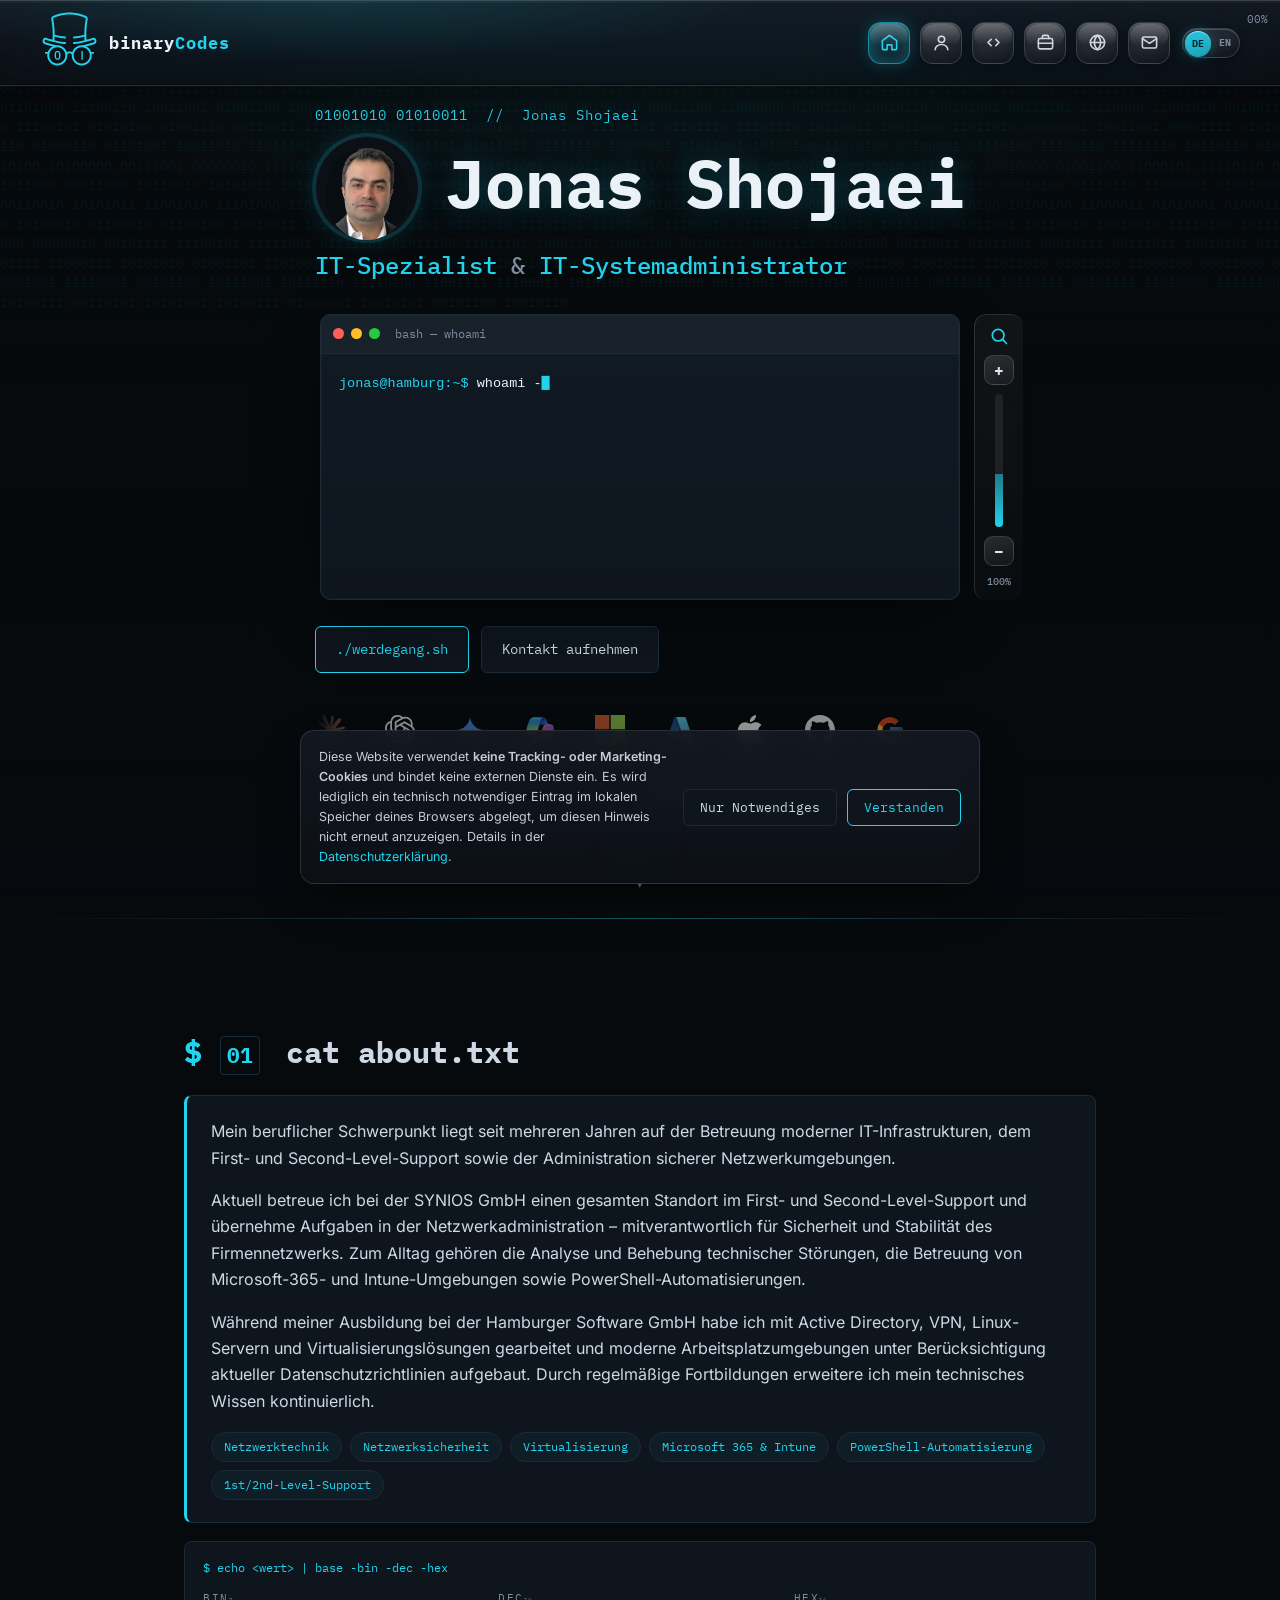
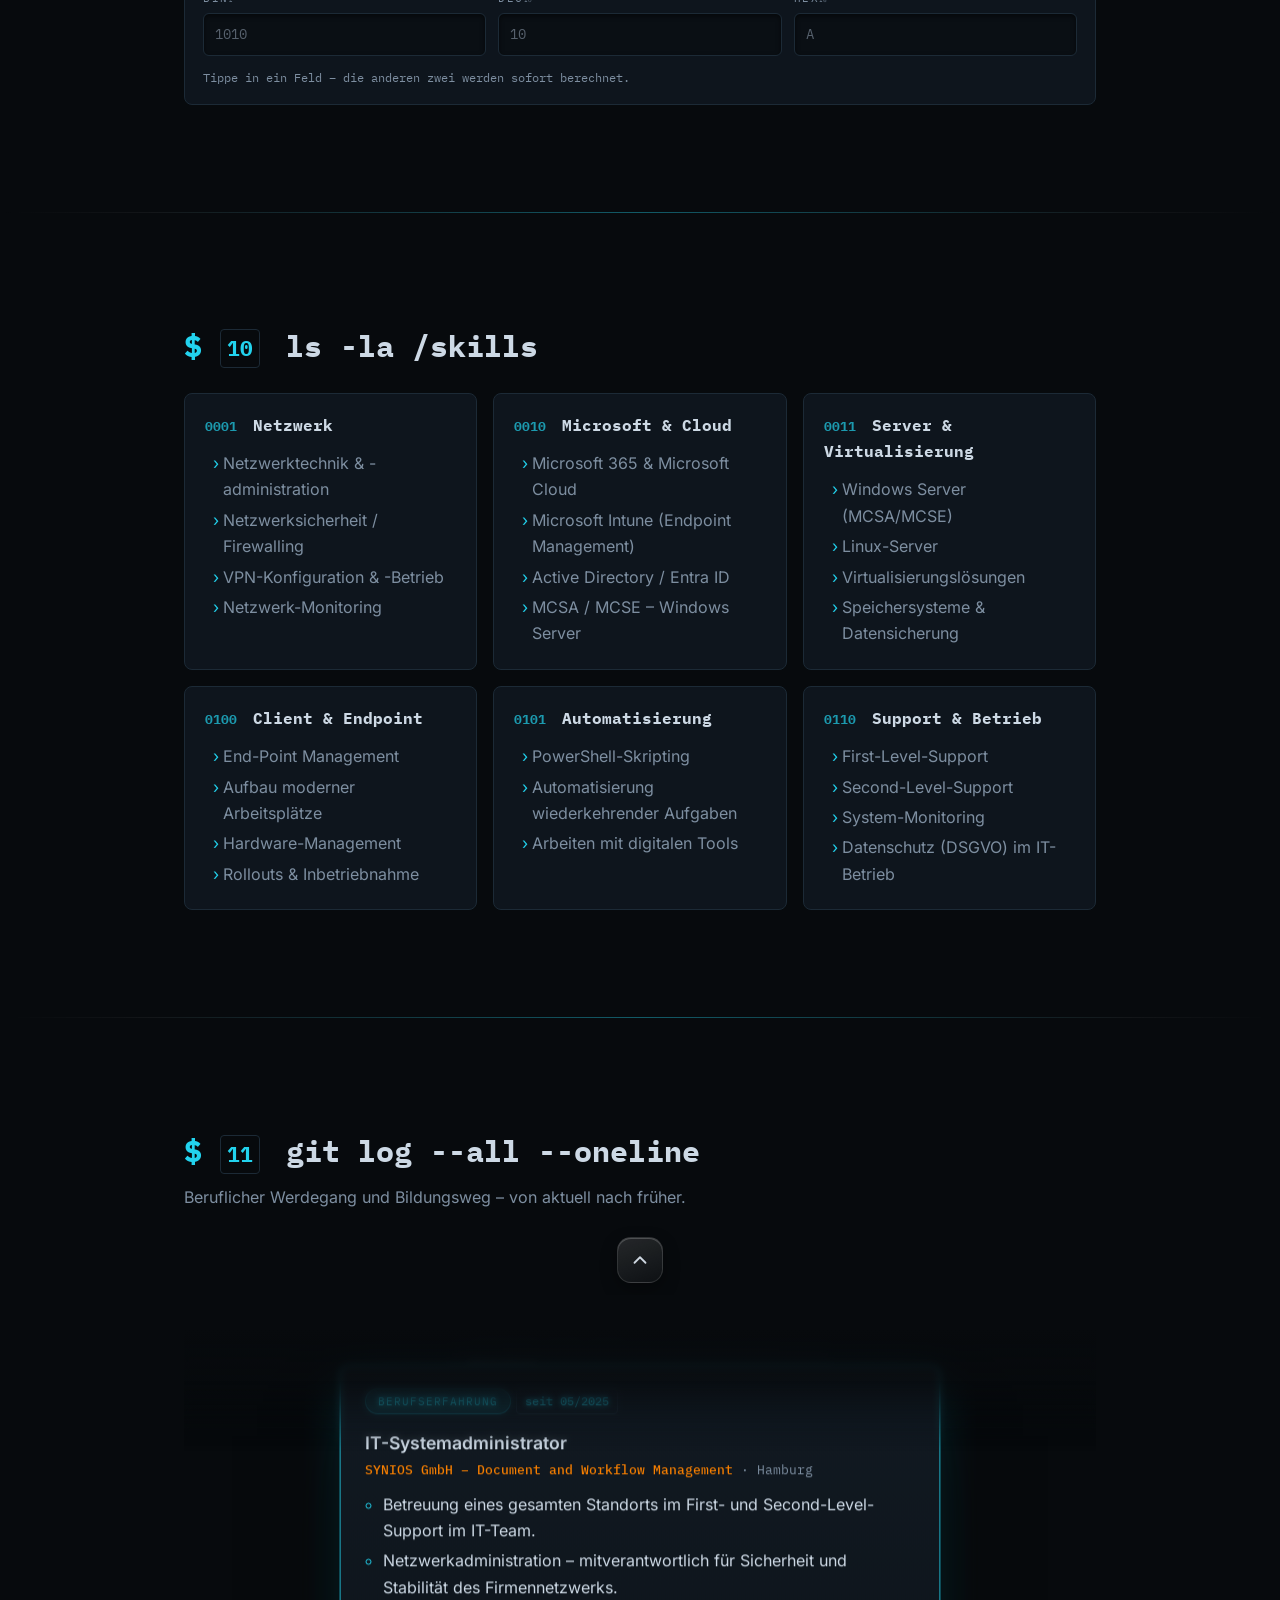
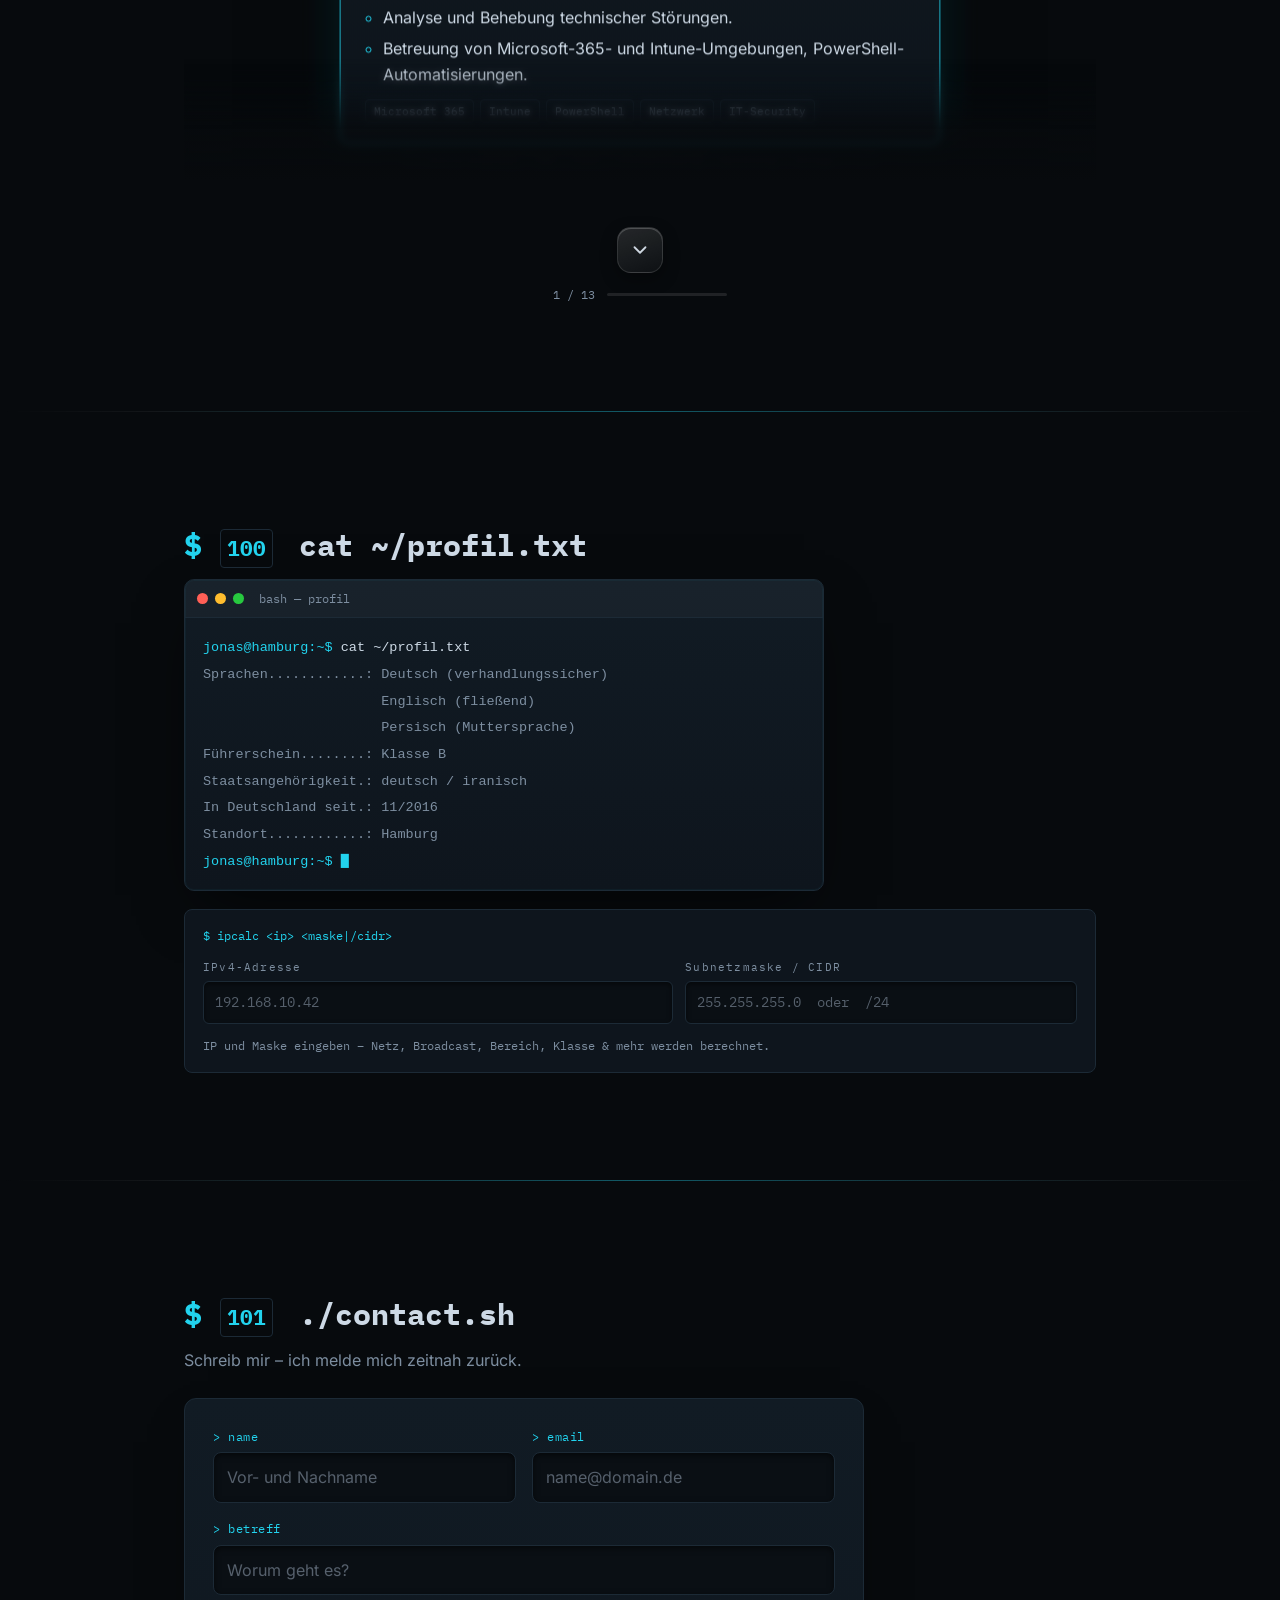
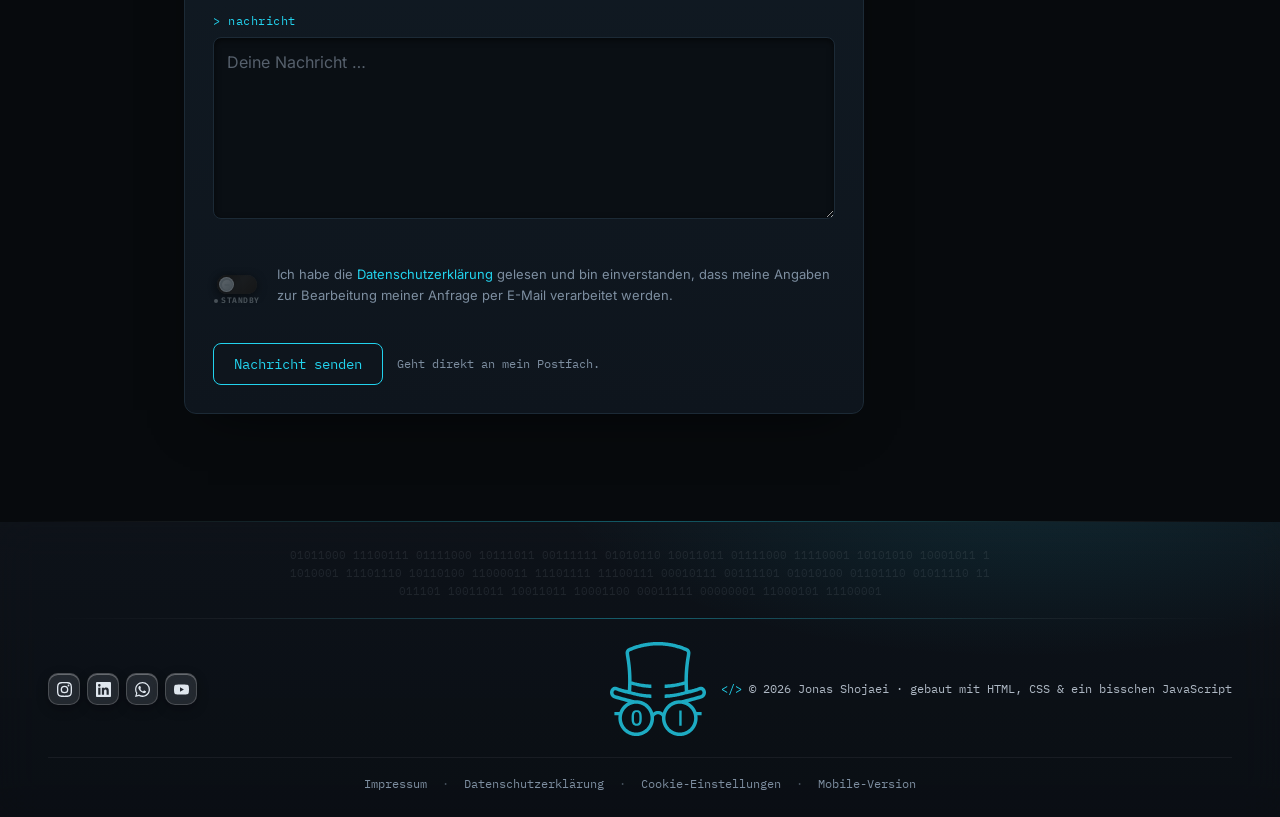
==== commit 8f36ff65: "Domain-/Hosting-Umzug: binarycodes.de -> bitbins.de bei Hetzner Domain gekündigt und neu bei Hetzner" ====
--- a/index.html
+++ b/index.html
@@ -2,8 +2,7 @@
 <html lang="de">
 <head>
   <meta charset="utf-8" />
-  <!-- Sicherheits-Richtlinie: GitHub Pages erlaubt keine eigenen HTTP-Header,
-       daher hier nur per <meta> umsetzbar (kein frame-ancestors möglich) -->
+  <!-- Sicherheits-Richtlinie (siehe auch .htaccess für die vollständige Header-Variante inkl. frame-ancestors) -->
   <meta http-equiv="Content-Security-Policy" content="default-src 'self'; script-src 'self'; style-src 'self'; img-src 'self' data:; font-src 'self'; connect-src 'self' https://api.web3forms.com; form-action 'self' https://api.web3forms.com; base-uri 'self'; object-src 'none'; upgrade-insecure-requests" />
   <meta name="viewport" content="width=device-width, initial-scale=1" />
   <!-- Weiterleitung auf mobile.html bei schmalem Bildschirm; ausgelagert
@@ -13,19 +12,19 @@
   <meta name="robots" content="index,follow" />
   <meta name="color-scheme" content="dark" />
   <title>binaryCodes · Jonas Shojaei</title>
-  <link rel="canonical" href="https://binarycodes.de/" />
+  <link rel="canonical" href="https://bitbins.de/" />
   <meta property="og:type" content="website" />
   <meta property="og:site_name" content="binaryCodes" />
   <meta property="og:title" content="binaryCodes · Jonas Shojaei" />
   <meta property="og:description" content="Jonas Shojaei – IT-Spezialist & IT-Systemadministrator in Hamburg." />
-  <meta property="og:url" content="https://binarycodes.de/" />
-  <meta property="og:image" content="https://binarycodes.de/assets/img/jonas.jpg" />
+  <meta property="og:url" content="https://bitbins.de/" />
+  <meta property="og:image" content="https://bitbins.de/assets/img/jonas.jpg" />
   <meta property="og:locale" content="de_DE" />
   <meta property="og:locale:alternate" content="en_US" />
   <meta name="twitter:card" content="summary" />
   <meta name="twitter:title" content="binaryCodes · Jonas Shojaei" />
   <meta name="twitter:description" content="Jonas Shojaei – IT-Spezialist & IT-Systemadministrator in Hamburg." />
-  <meta name="twitter:image" content="https://binarycodes.de/assets/img/jonas.jpg" />
+  <meta name="twitter:image" content="https://bitbins.de/assets/img/jonas.jpg" />
   <link rel="stylesheet" href="assets/fonts/fonts.css" />
   <link rel="stylesheet" href="assets/css/styles.css" />
   <link rel="icon" type="image/svg+xml" href="favicon.svg" />
@@ -553,7 +552,7 @@
 
         <div class="cform-wrap">
           <!-- Kontaktformular. Versand über Web3Forms (https://web3forms.com)
-               direkt an info@binarycodes.de (Empfänger-E-Mail im Web3Forms-
+               direkt an info@bitbins.de (Empfänger-E-Mail im Web3Forms-
                Dashboard konfiguriert, verifiziert). -->
           <form class="cform" id="contactForm"
                 action="https://api.web3forms.com/submit" method="POST">
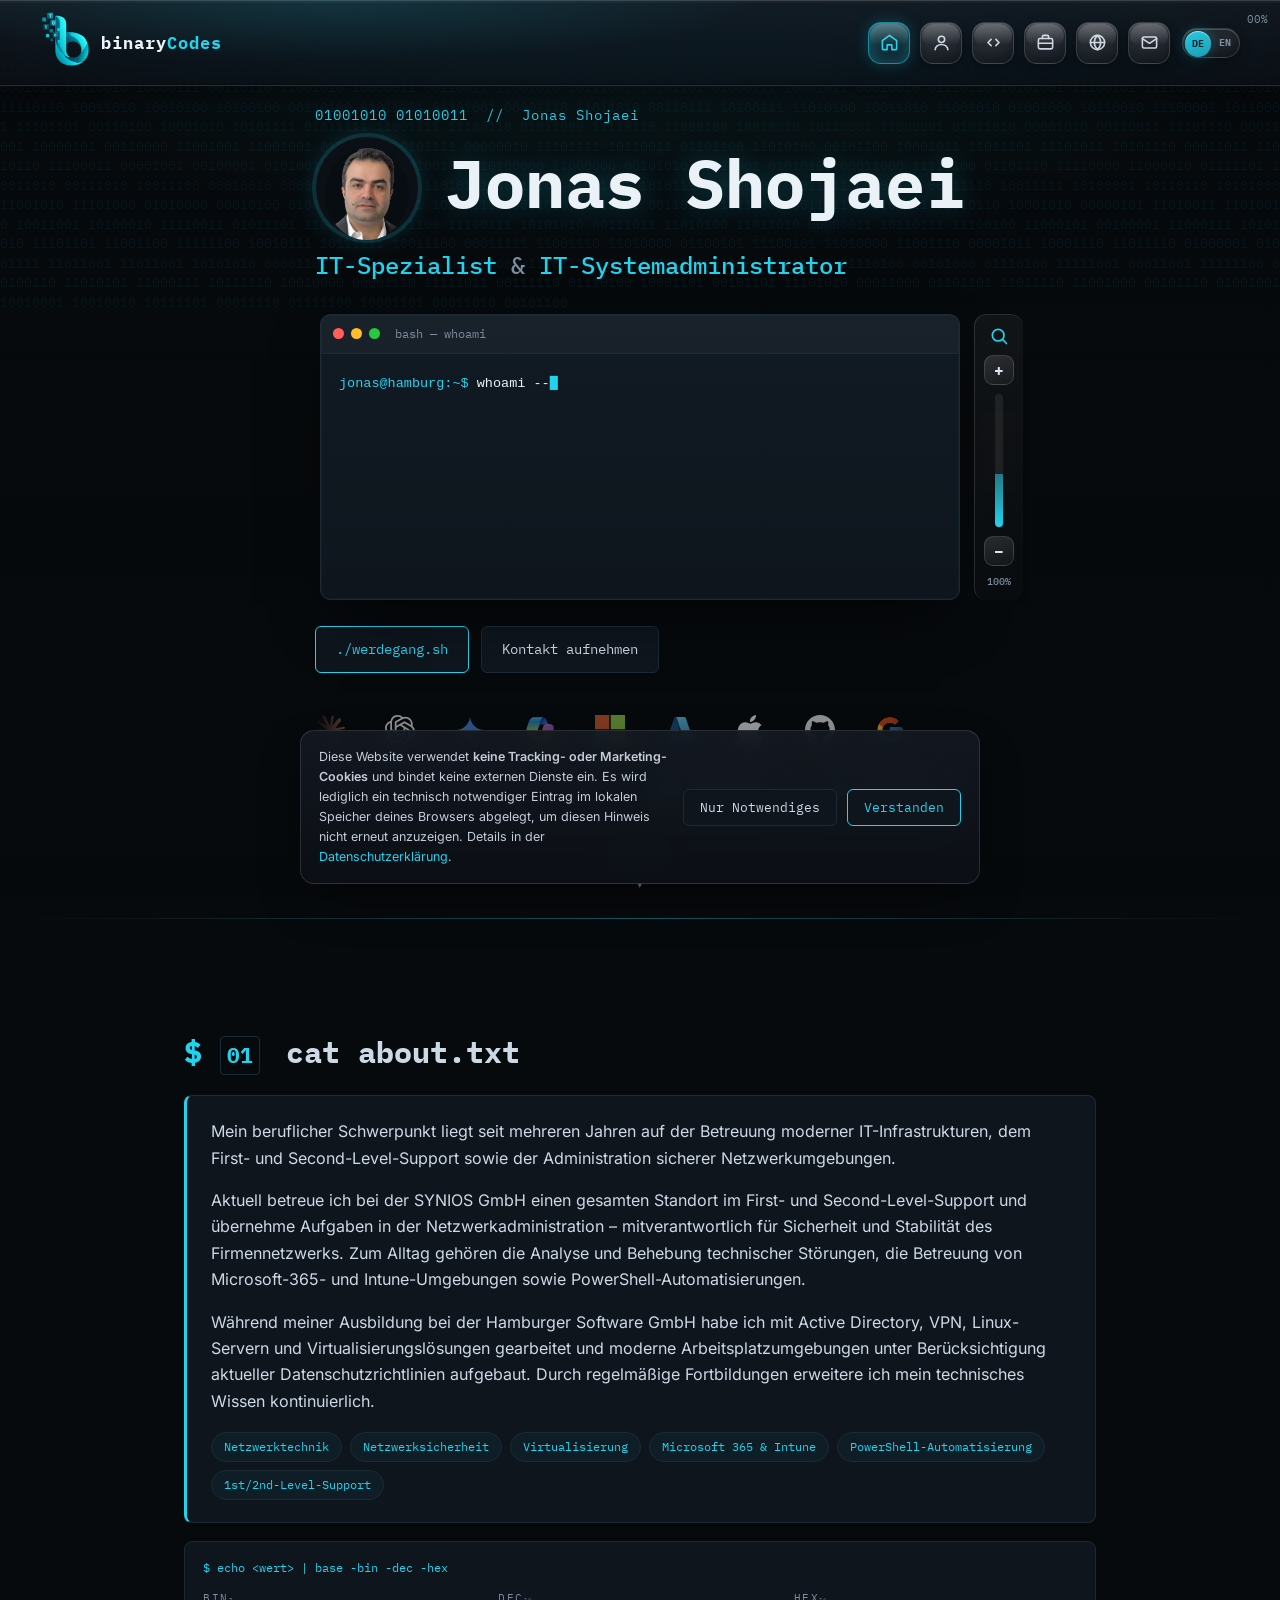
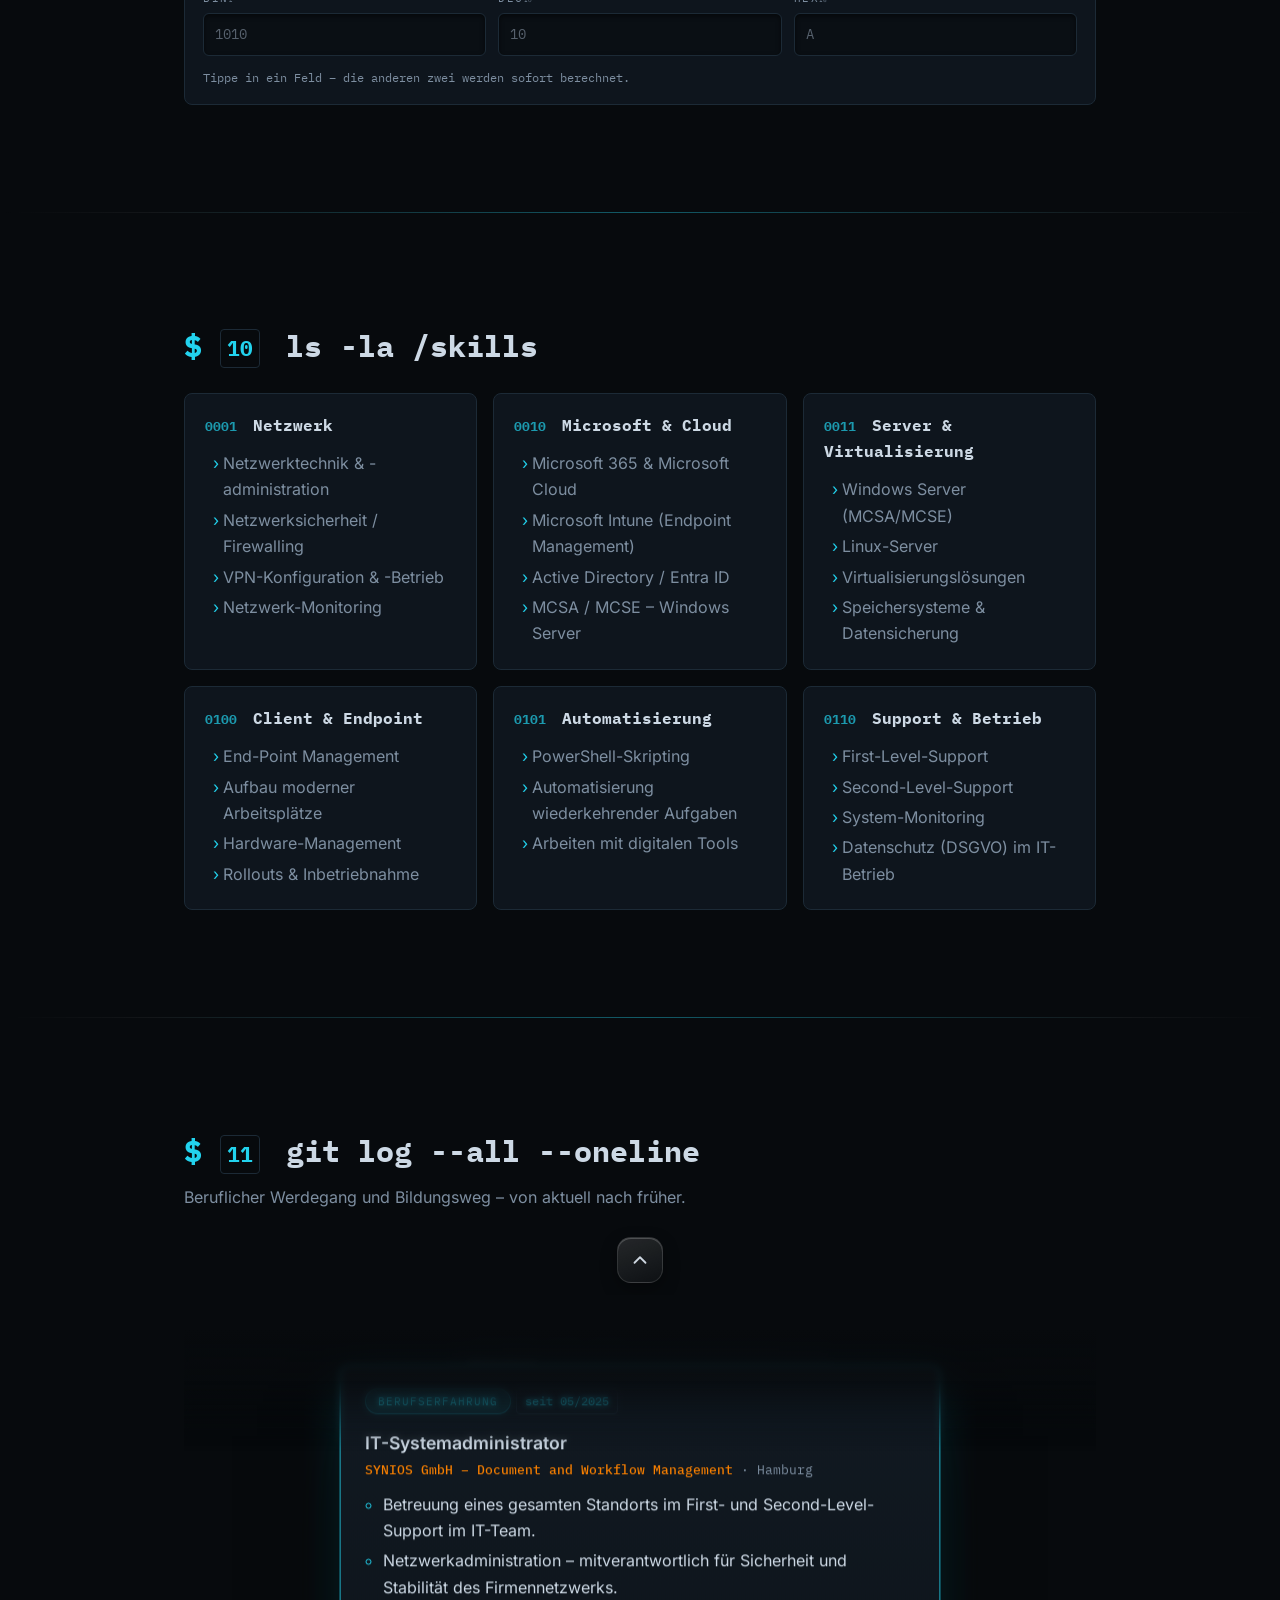
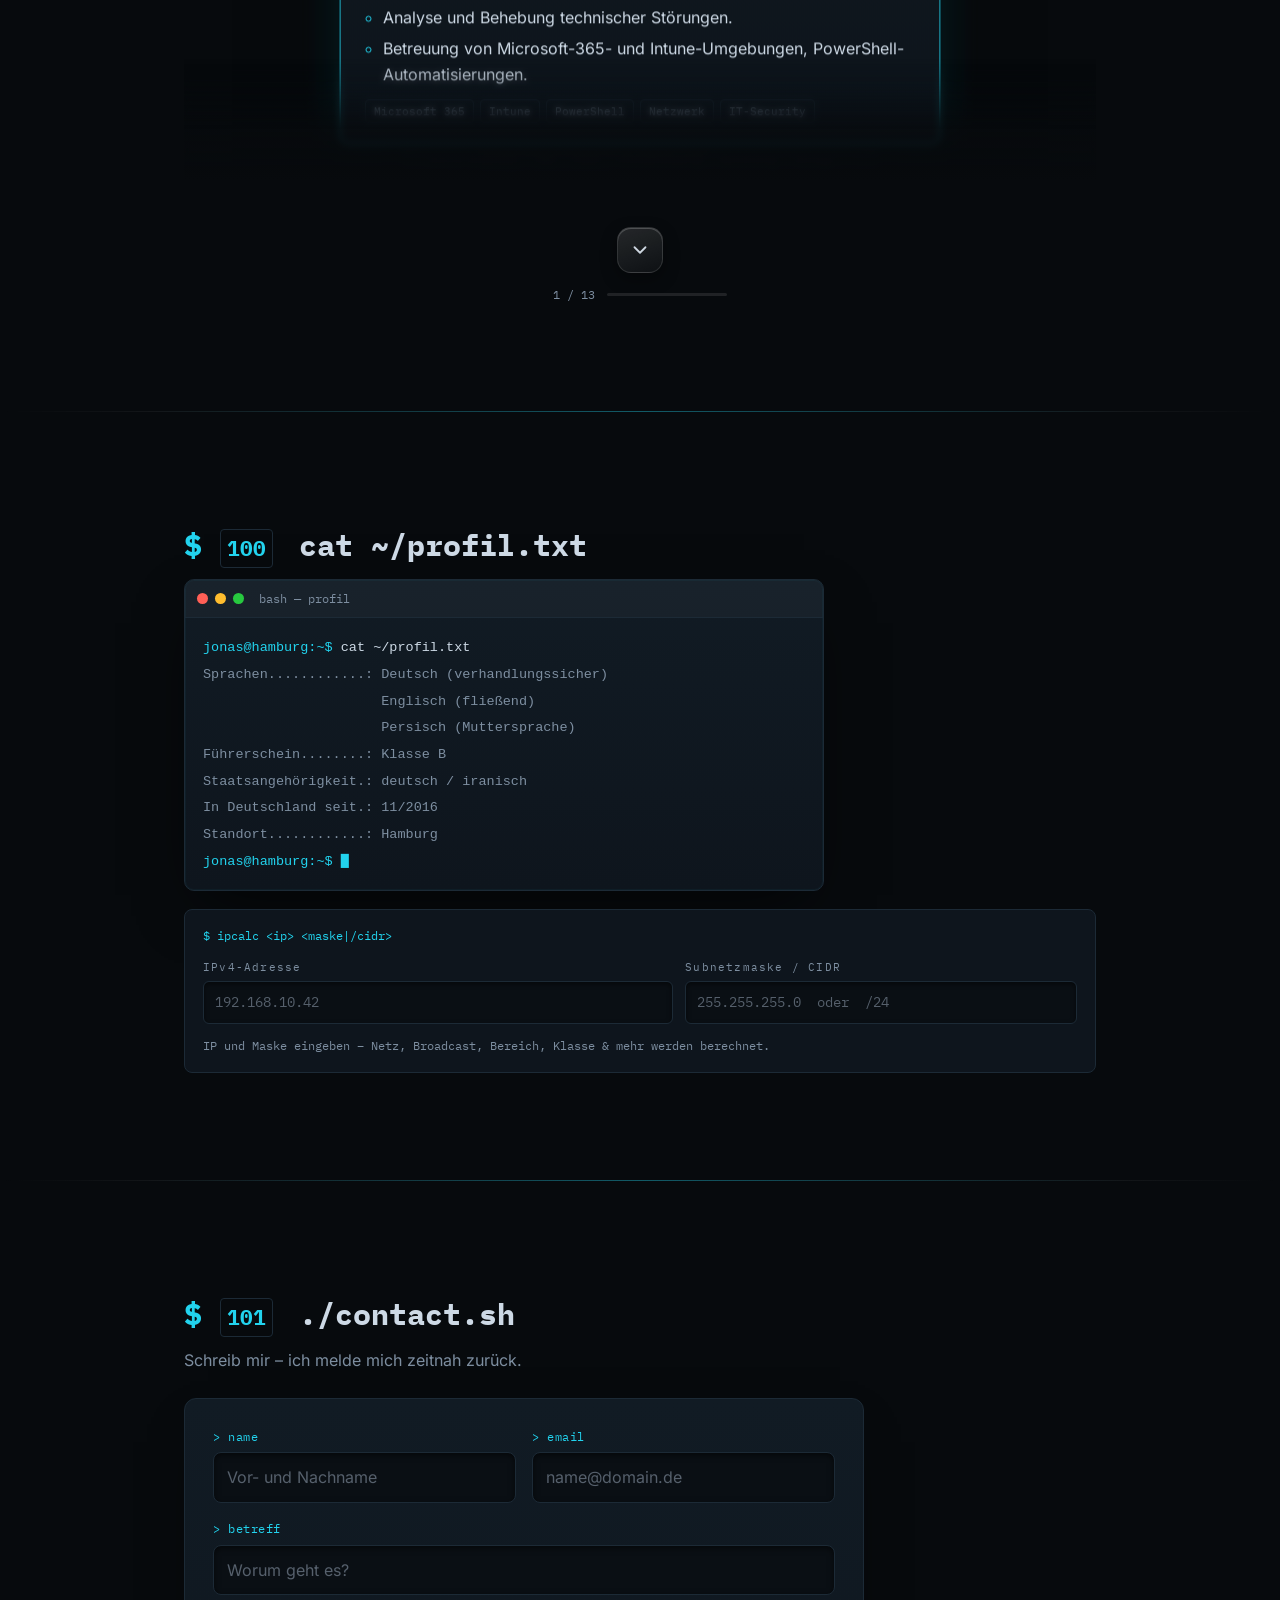
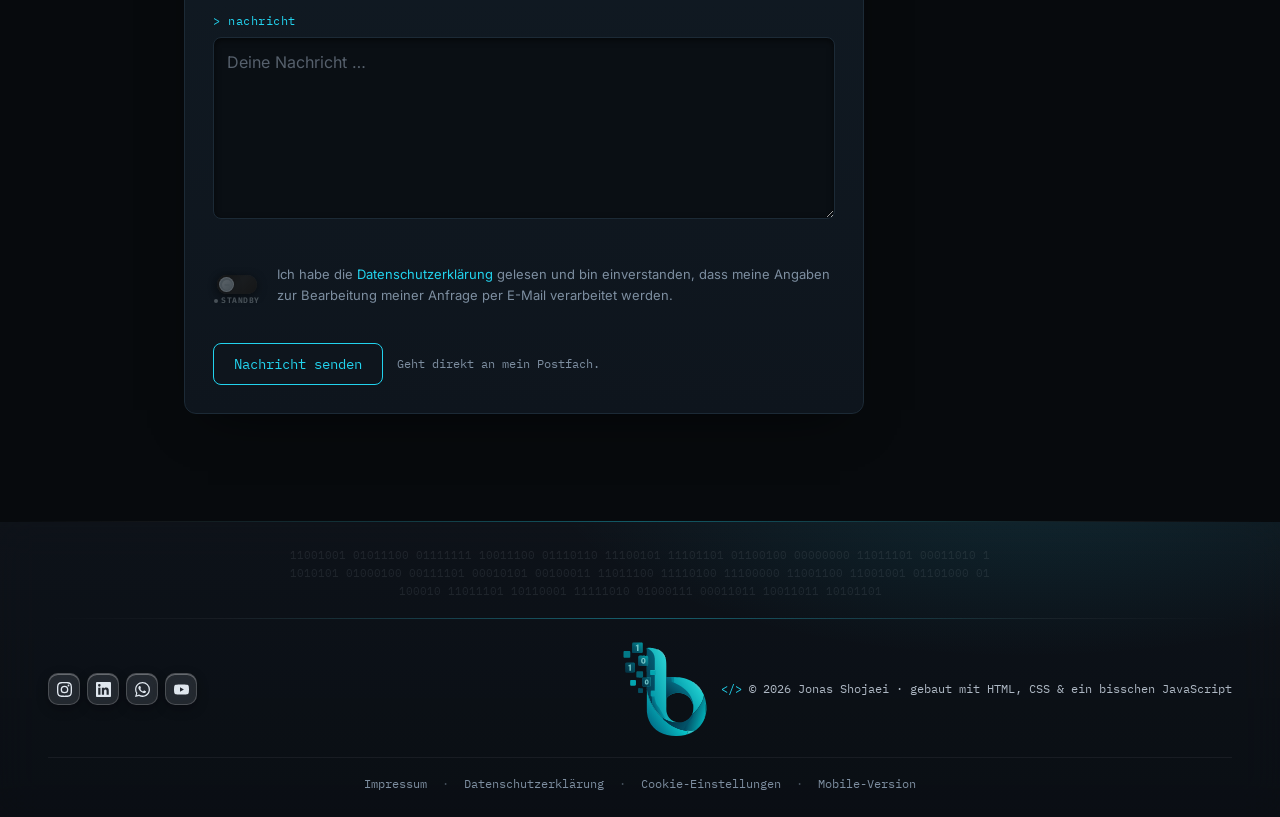
==== commit 4be09acd: "Neues Logo einbinden (stilisiertes b mit Binärziffern) Ersetzt das alte BC-Monogramm durch das neue " ====
--- a/index.html
+++ b/index.html
@@ -46,7 +46,7 @@
   <header class="nav" id="nav">
     <a class="nav__brand" href="#home" aria-label="binaryCodes – Startseite" data-en-al="binaryCodes – Home">
       <span class="brand__solid">
-        <img class="nav__logo" src="logo.svg" width="139" height="139" alt="" aria-hidden="true" />
+        <img class="nav__logo" src="logo.svg" width="121" height="139" alt="" aria-hidden="true" />
         <span class="nav__brand-text" data-text="binaryCodes">binary<span class="accent">Codes</span></span>
       </span>
     </a>
@@ -668,7 +668,7 @@
       </div>
 
       <div class="footer__meta">
-        <img class="footer__logo" src="logo.svg" width="139" height="139" alt="binaryCodes Logo" />
+        <img class="footer__logo" src="logo.svg" width="121" height="139" alt="binaryCodes Logo" />
         <p data-en='<span class="accent">&lt;/&gt;</span> &copy; <span id="year">2026</span> Jonas Shojaei &middot; built with HTML, CSS &amp; a&nbsp;little&nbsp;JavaScript'>
           <span class="accent">&lt;/&gt;</span>
           &copy; <span id="year">2026</span> Jonas Shojaei &middot; gebaut mit HTML, CSS &amp; ein&nbsp;bisschen&nbsp;JavaScript
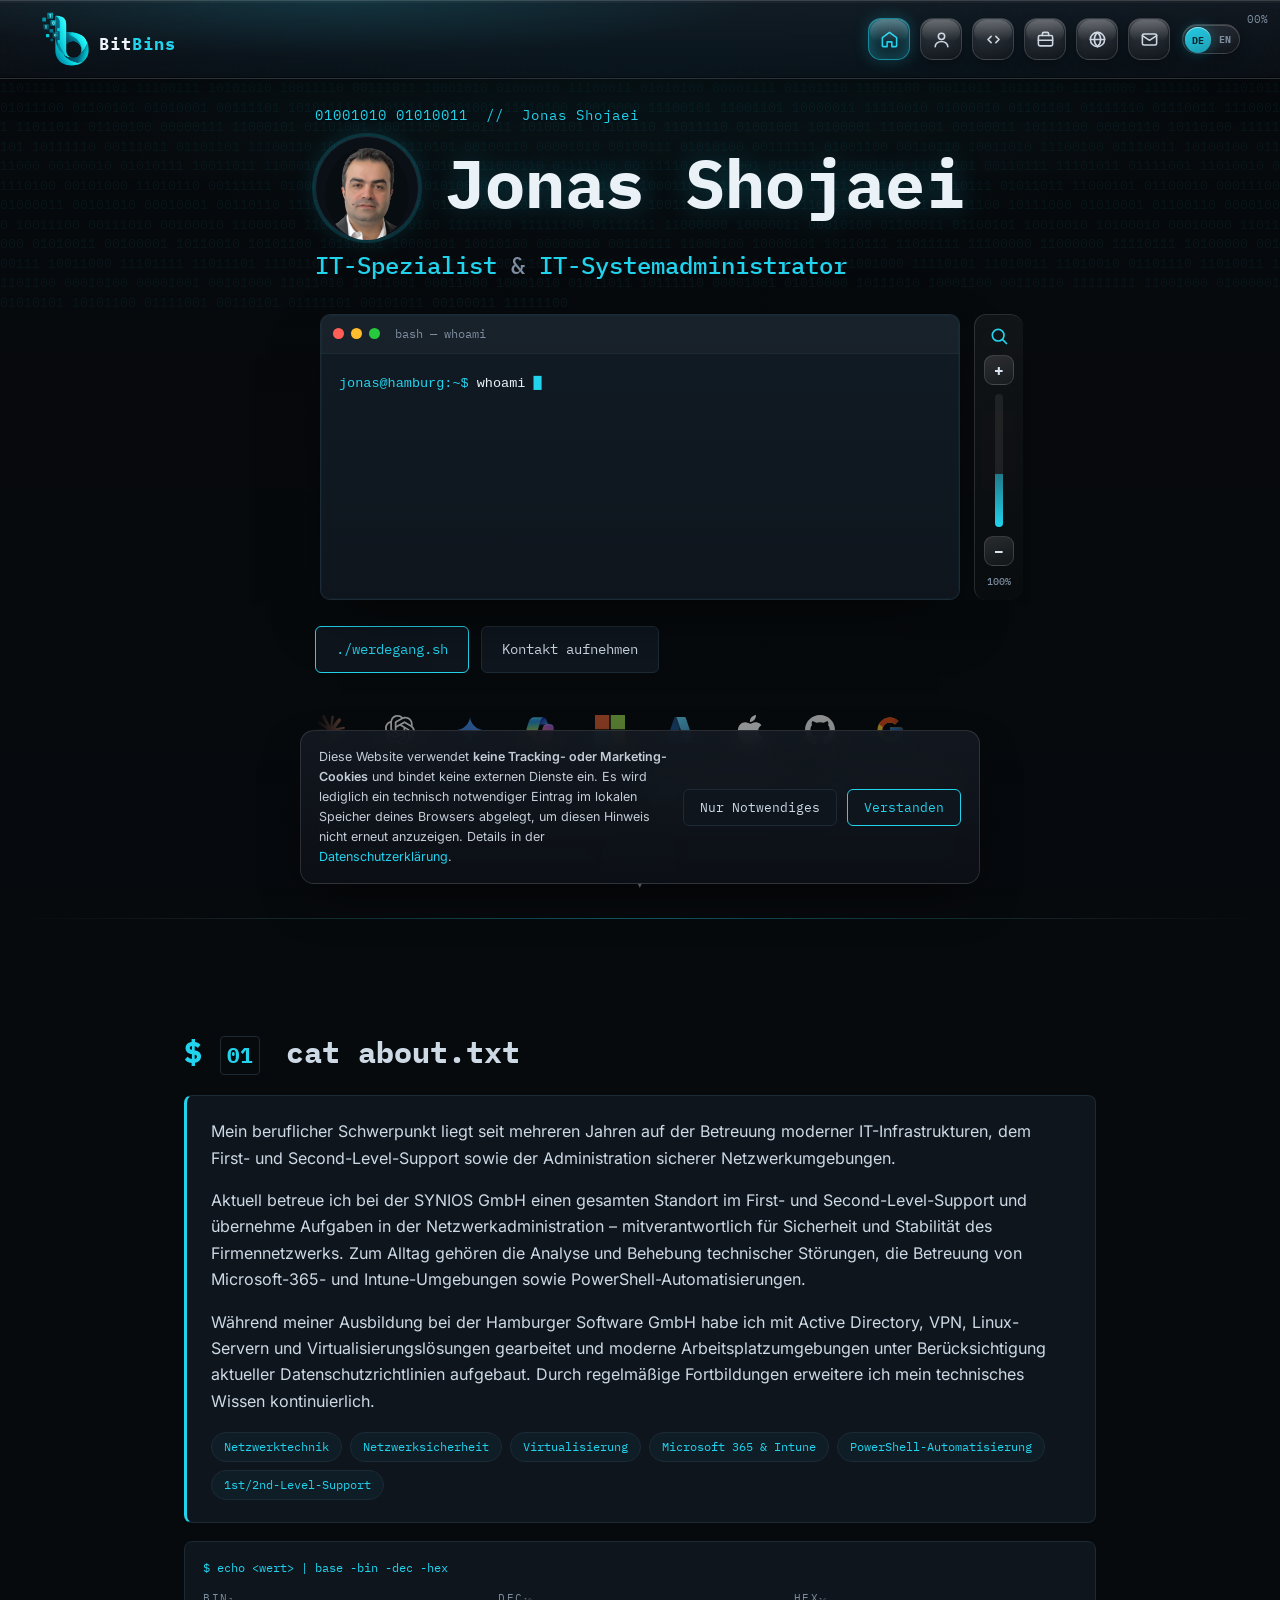
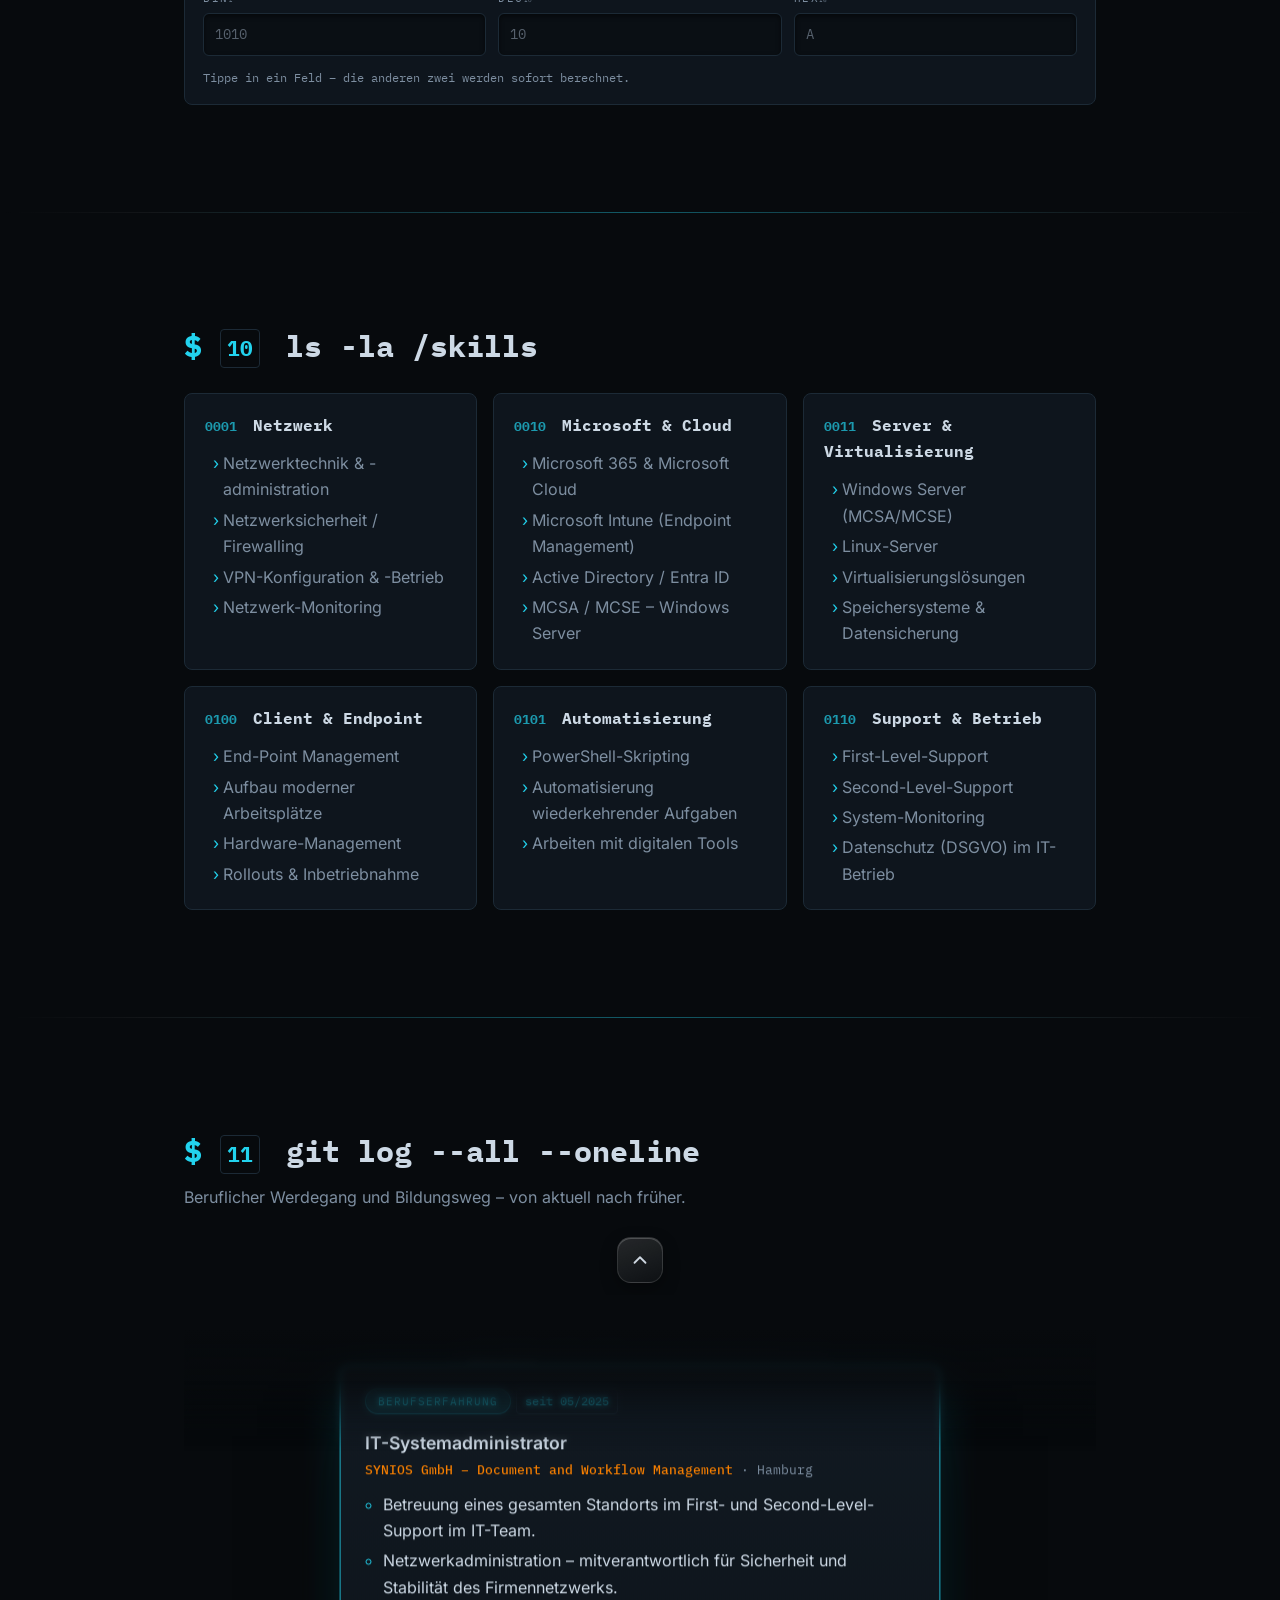
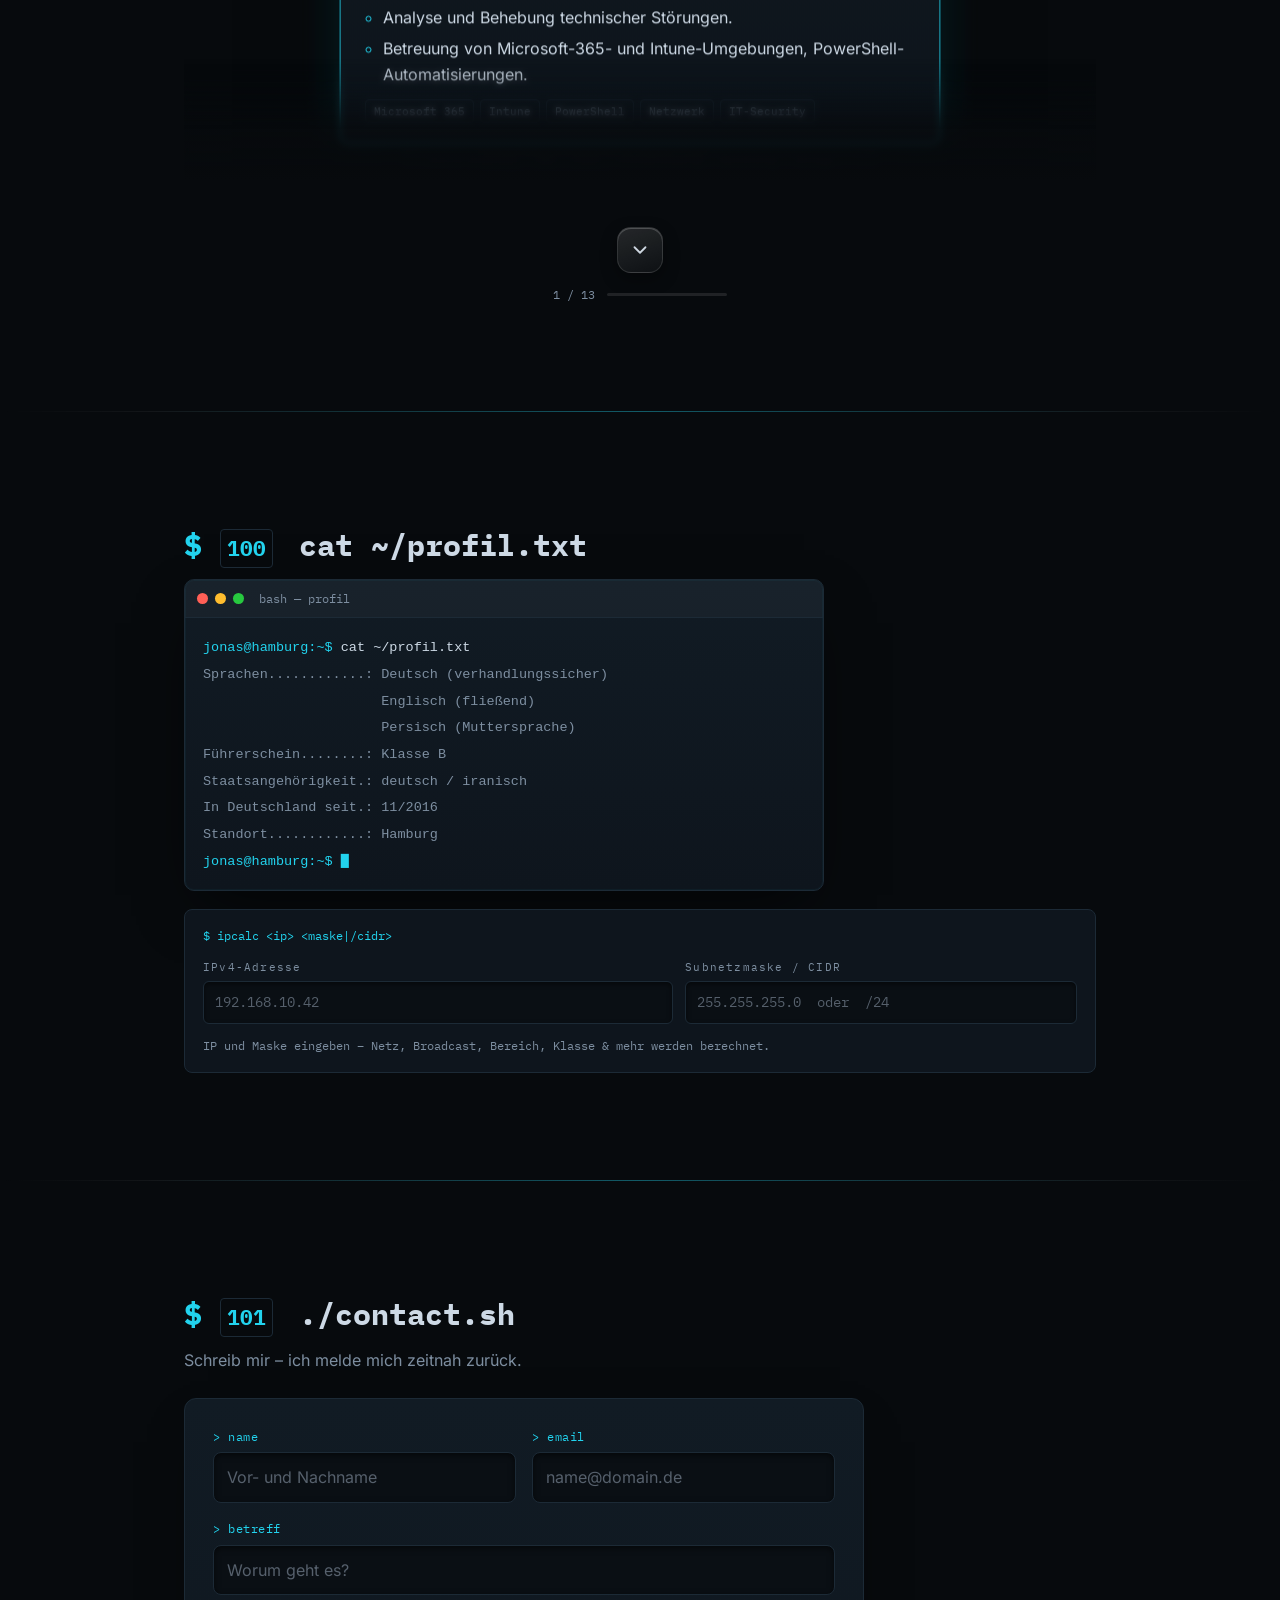
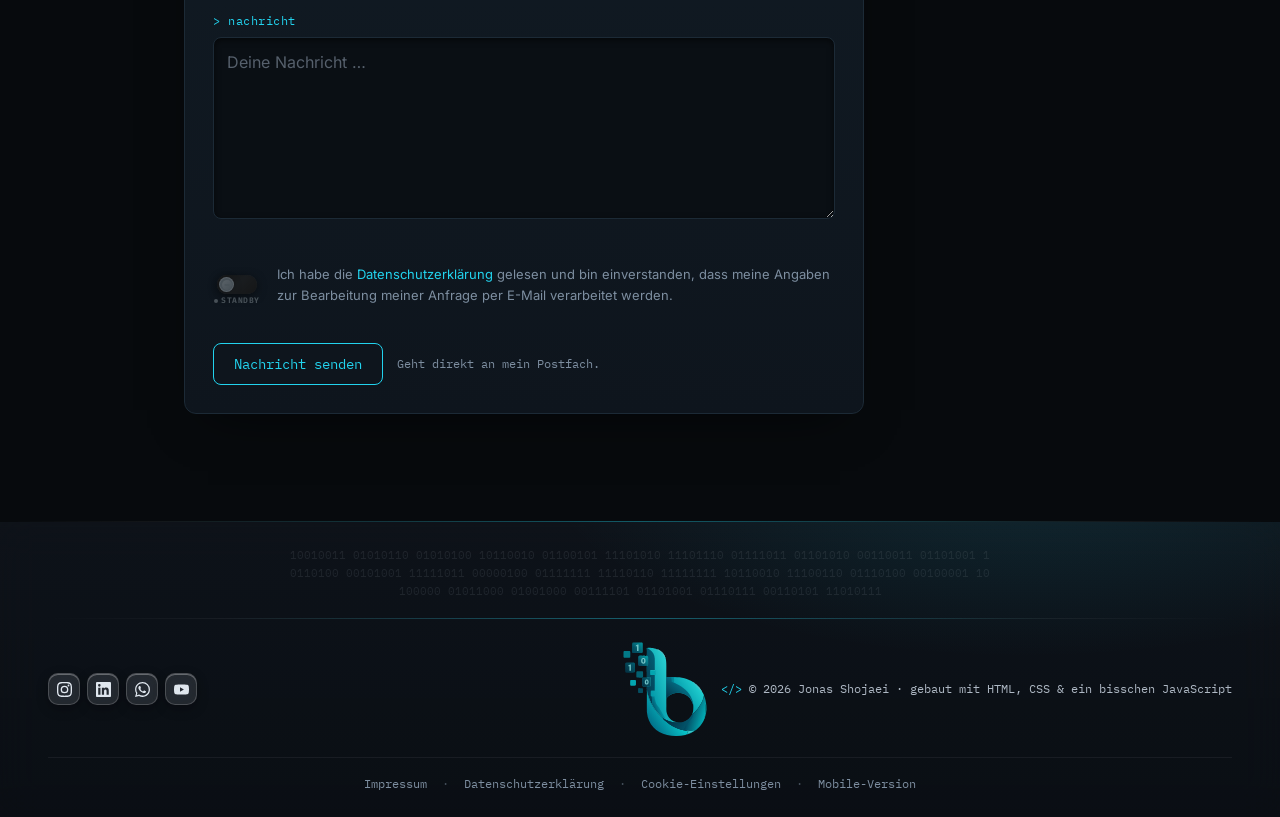
==== commit 00b95569: "Markenname auf BitBins umstellen, Logo-Flip durch Glanzeffekt ersetzen Schriftzug "binaryCodes" uebe" ====
--- a/index.html
+++ b/index.html
@@ -11,18 +11,18 @@
   <meta name="description" content="Jonas Shojaei – IT-Spezialist & IT-Systemadministrator in Hamburg. Werdegang als Timeline im Dark-/IT-Design." />
   <meta name="robots" content="index,follow" />
   <meta name="color-scheme" content="dark" />
-  <title>binaryCodes · Jonas Shojaei</title>
+  <title>BitBins · Jonas Shojaei</title>
   <link rel="canonical" href="https://bitbins.de/" />
   <meta property="og:type" content="website" />
-  <meta property="og:site_name" content="binaryCodes" />
-  <meta property="og:title" content="binaryCodes · Jonas Shojaei" />
+  <meta property="og:site_name" content="BitBins" />
+  <meta property="og:title" content="BitBins · Jonas Shojaei" />
   <meta property="og:description" content="Jonas Shojaei – IT-Spezialist & IT-Systemadministrator in Hamburg." />
   <meta property="og:url" content="https://bitbins.de/" />
   <meta property="og:image" content="https://bitbins.de/assets/img/jonas.jpg" />
   <meta property="og:locale" content="de_DE" />
   <meta property="og:locale:alternate" content="en_US" />
   <meta name="twitter:card" content="summary" />
-  <meta name="twitter:title" content="binaryCodes · Jonas Shojaei" />
+  <meta name="twitter:title" content="BitBins · Jonas Shojaei" />
   <meta name="twitter:description" content="Jonas Shojaei – IT-Spezialist & IT-Systemadministrator in Hamburg." />
   <meta name="twitter:image" content="https://bitbins.de/assets/img/jonas.jpg" />
   <link rel="stylesheet" href="assets/fonts/fonts.css" />
@@ -44,10 +44,12 @@
 
   <!-- Navigation -->
   <header class="nav" id="nav">
-    <a class="nav__brand" href="#home" aria-label="binaryCodes – Startseite" data-en-al="binaryCodes – Home">
+    <a class="nav__brand" href="#home" aria-label="BitBins – Startseite" data-en-al="BitBins – Home">
       <span class="brand__solid">
-        <img class="nav__logo" src="logo.svg" width="121" height="139" alt="" aria-hidden="true" />
-        <span class="nav__brand-text" data-text="binaryCodes">binary<span class="accent">Codes</span></span>
+        <span class="nav__logo-wrap">
+          <img class="nav__logo" src="logo.svg" width="121" height="139" alt="" aria-hidden="true" />
+        </span>
+        <span class="nav__brand-text" data-text="BitBins">Bit<span class="accent">Bins</span></span>
       </span>
     </a>
     <div class="nav__end">
@@ -557,8 +559,8 @@
           <form class="cform" id="contactForm"
                 action="https://api.web3forms.com/submit" method="POST">
             <input type="hidden" name="access_key" value="a66ce56d-01fa-424f-8d13-54e78b364d3b" />
-            <input type="hidden" name="from_name" value="binaryCodes Kontaktformular" />
-            <input type="hidden" name="subject" value="Neue Nachricht über binaryCodes" />
+            <input type="hidden" name="from_name" value="BitBins Kontaktformular" />
+            <input type="hidden" name="subject" value="Neue Nachricht über BitBins" />
             <input type="checkbox" name="botcheck" class="cform__botcheck" tabindex="-1" autocomplete="off" aria-hidden="true" />
             <div class="cform__row">
               <label class="cform__field">
@@ -668,7 +670,7 @@
       </div>
 
       <div class="footer__meta">
-        <img class="footer__logo" src="logo.svg" width="121" height="139" alt="binaryCodes Logo" />
+        <img class="footer__logo" src="logo.svg" width="121" height="139" alt="BitBins Logo" />
         <p data-en='<span class="accent">&lt;/&gt;</span> &copy; <span id="year">2026</span> Jonas Shojaei &middot; built with HTML, CSS &amp; a&nbsp;little&nbsp;JavaScript'>
           <span class="accent">&lt;/&gt;</span>
           &copy; <span id="year">2026</span> Jonas Shojaei &middot; gebaut mit HTML, CSS &amp; ein&nbsp;bisschen&nbsp;JavaScript
--- a/assets/css/styles.css
+++ b/assets/css/styles.css
@@ -131,13 +131,21 @@
 .nav__brand:hover { text-decoration: none; }
 
 /* sichtbarer Zustand (Logo + Schriftzug)
-   6-Sekunden-Takt: jedes Zeichen + das Logo drehen sich im Platz,
-   klappen zur Binärziffer um, halten kurz, drehen zurück. */
+   6-Sekunden-Takt: jedes Zeichen des Schriftzugs dreht sich im Platz,
+   klappt zur Binärziffer um, hält kurz, dreht zurück. Das Logo bleibt
+   fix und bekommt stattdessen im selben Takt einen kurzen Glanzzug. */
 .brand__solid {
   display: flex;
   align-items: center;
   gap: 10px;
   perspective: 720px;
+}
+.nav__logo-wrap {
+  position: relative;
+  display: inline-block;
+  overflow: hidden;
+  flex-shrink: 0;
+  line-height: 0;
 }
 .nav__logo {
   height: 54px;                 /* rund doppelt so groß */
@@ -145,15 +153,36 @@
   flex-shrink: 0;
   display: block;
 }
+/* Glanzzug: läuft nur in den ersten ~15% des 6s-Takts kurz durchs Logo,
+   den Rest der Zeit unsichtbar links/rechts geparkt. */
+.nav__logo-wrap::after {
+  content: "";
+  position: absolute;
+  top: -25%; left: -60%;
+  width: 40%; height: 150%;
+  background: linear-gradient(75deg, transparent 0%, #eef4f9 50%, transparent 100%);
+  transform: skewX(-20deg);
+  mix-blend-mode: screen;
+  pointer-events: none;
+  opacity: 0;
+  animation: logoShine 6s ease-in-out infinite;
+}
+@keyframes logoShine {
+  0%        { left: -60%; opacity: 0; }
+  4%        { opacity: .9; }
+  16%       { left: 130%; opacity: .9; }
+  20%, 100% { left: 130%; opacity: 0; }
+}
 .nav__brand-text {
   display: inline-flex;
   gap: 0.5px;
   font-size: 17px;
   letter-spacing: 0.5px;
+  transform: translateY(5px);
 }
 .nav__prompt { color: var(--accent); }
 
-/* Zeichen-/Logo-Flip */
+/* Zeichen-Flip (Schriftzug) */
 .ch {
   position: relative;
   display: inline-block;
@@ -175,16 +204,6 @@
   text-align: center;
   transform: rotateY(180deg);
   color: var(--accent);
-}
-.ch--logo { margin-right: 2px; }
-.ch--logo .ch__bit {
-  top: 50%;
-  transform: translateY(-50%) rotateY(180deg);
-  font-family: var(--font-mono);
-  font-weight: 500;
-  font-size: 19px;
-  letter-spacing: 1px;
-  line-height: 1;
 }
 @keyframes brandFlip {
   0%, 46%   { transform: rotateY(0deg); }
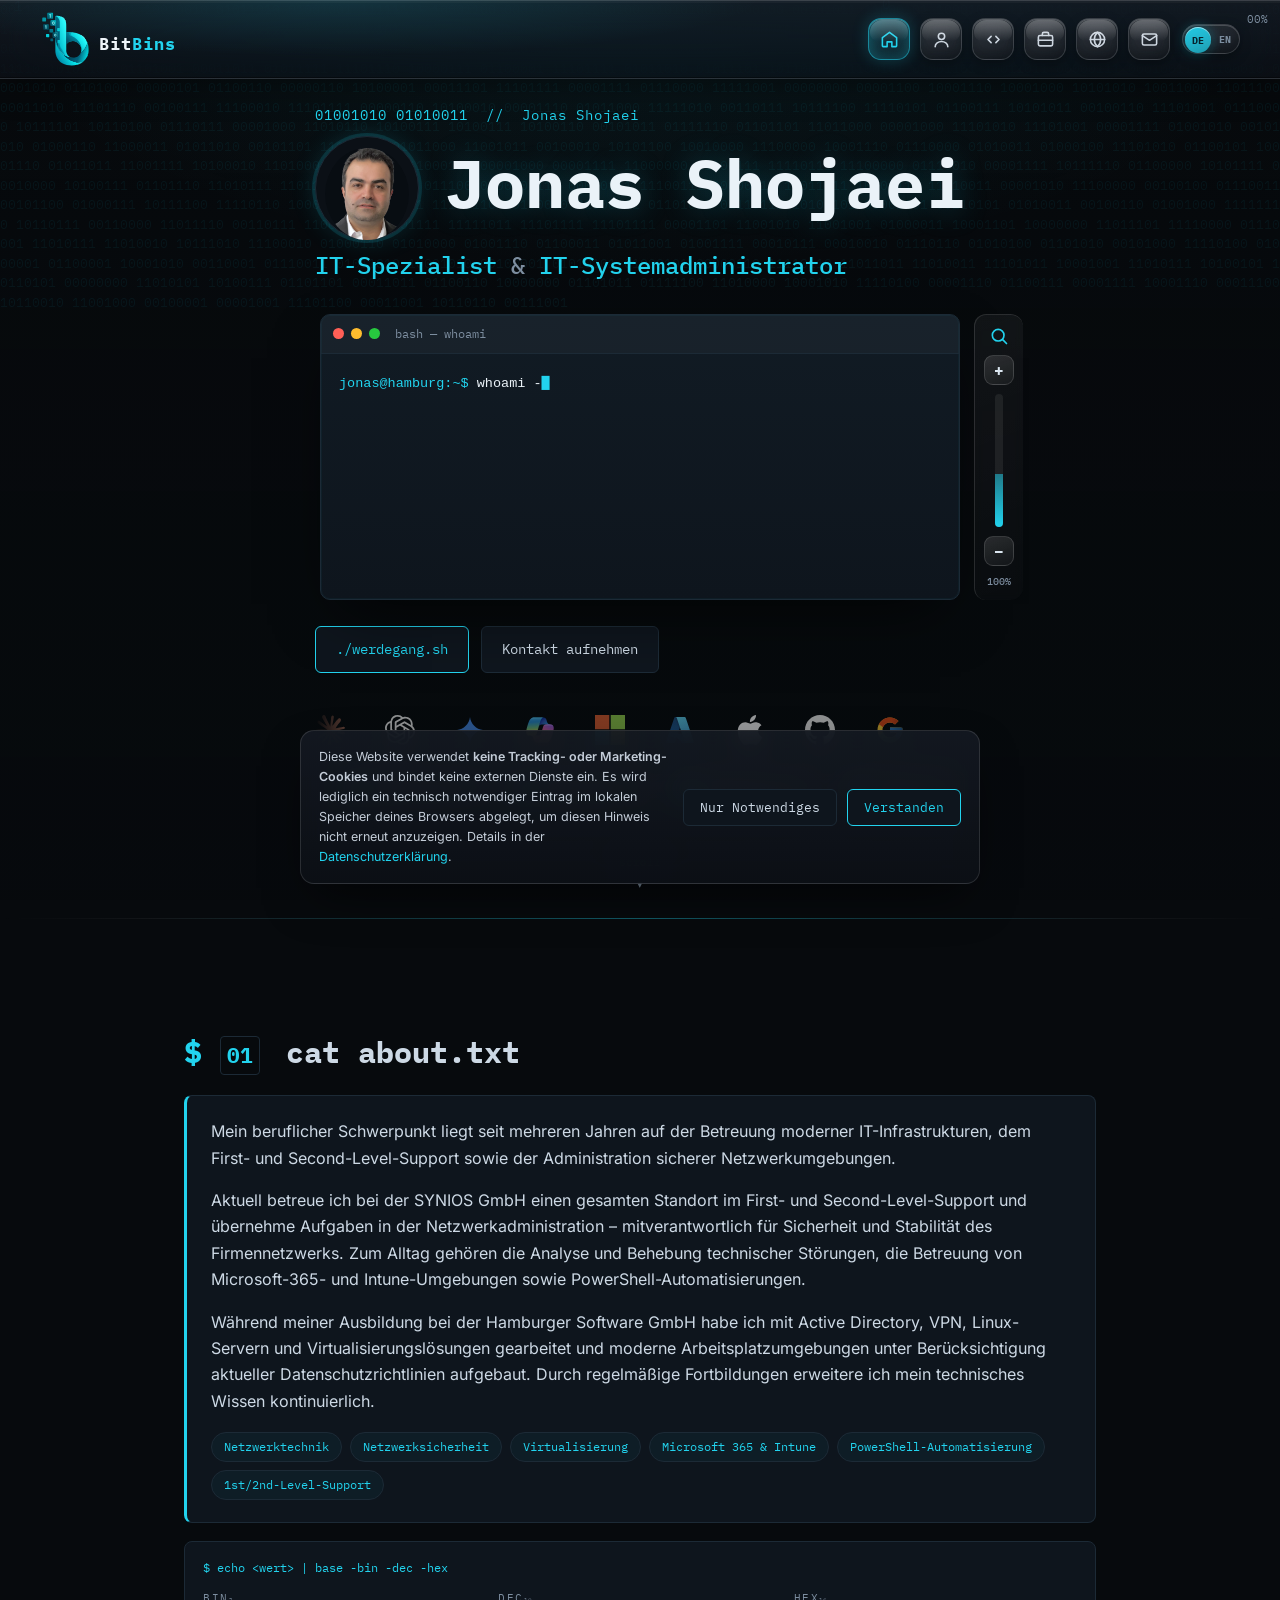
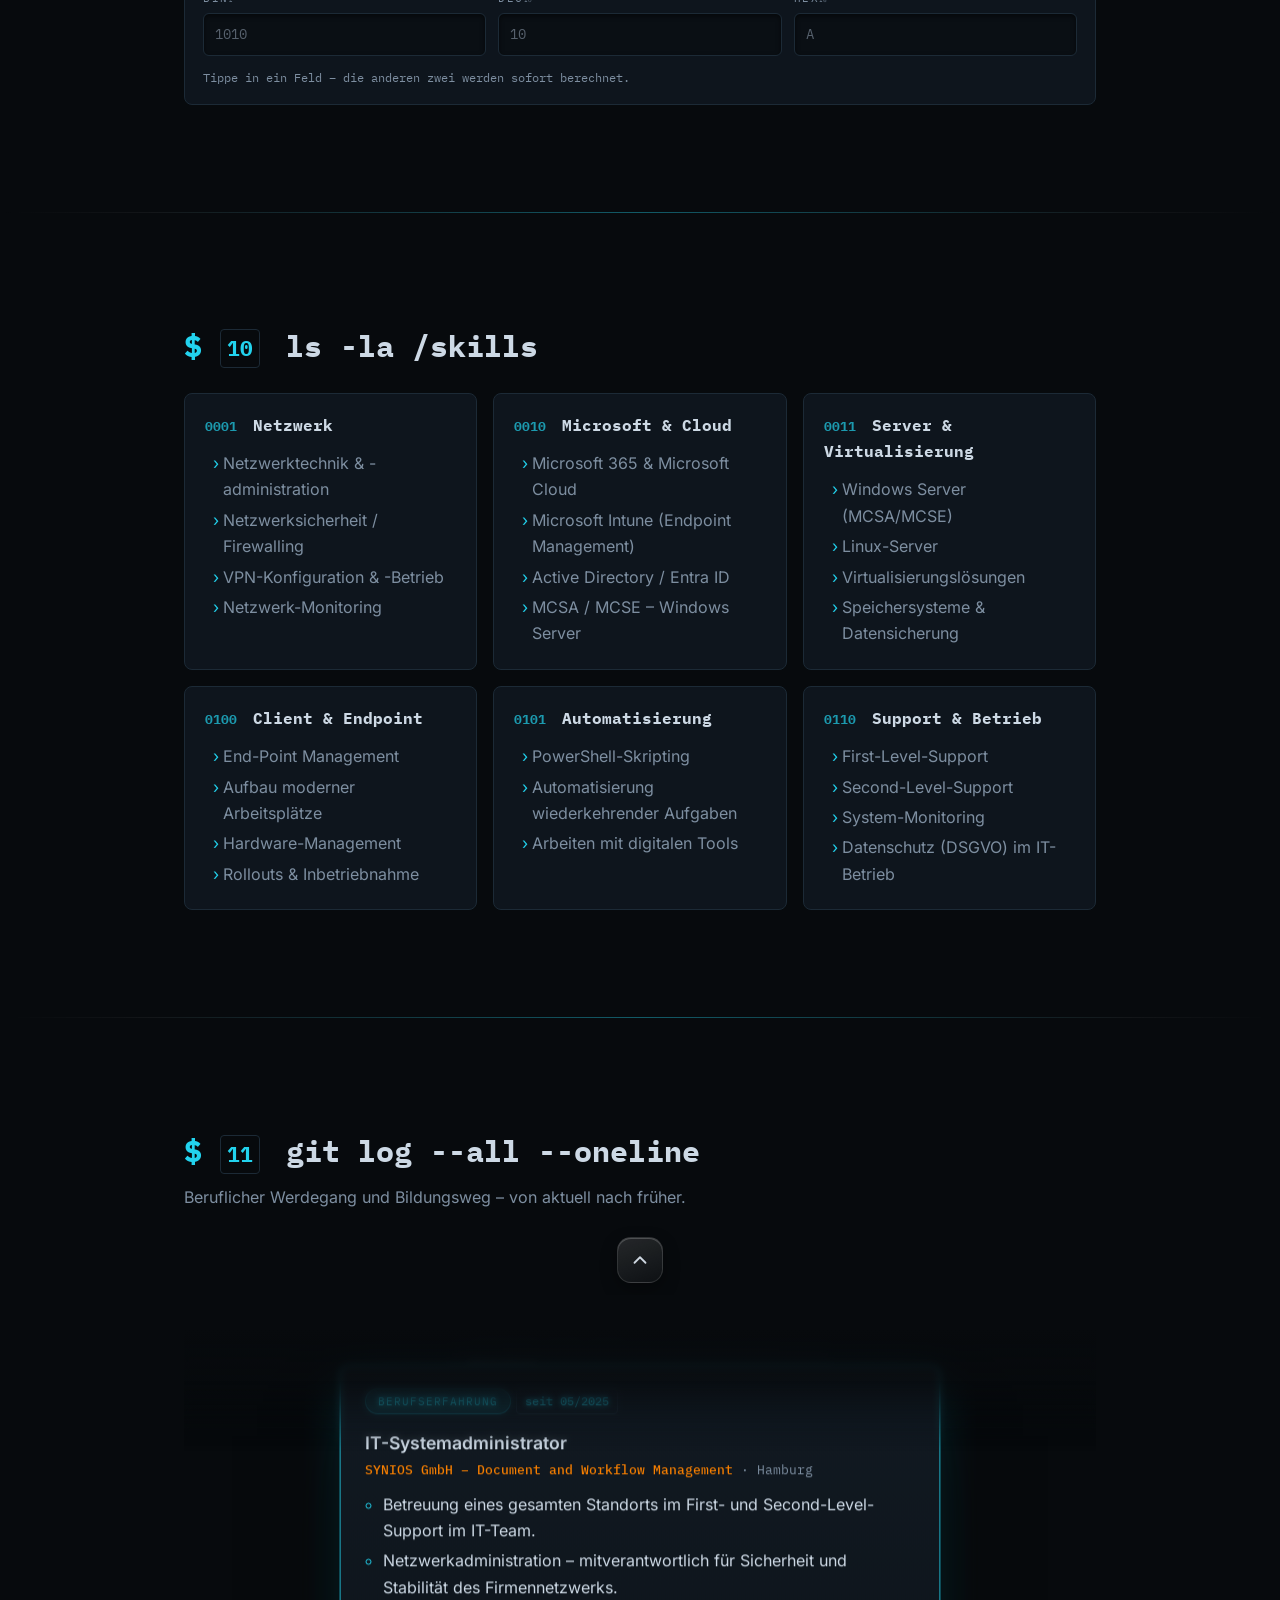
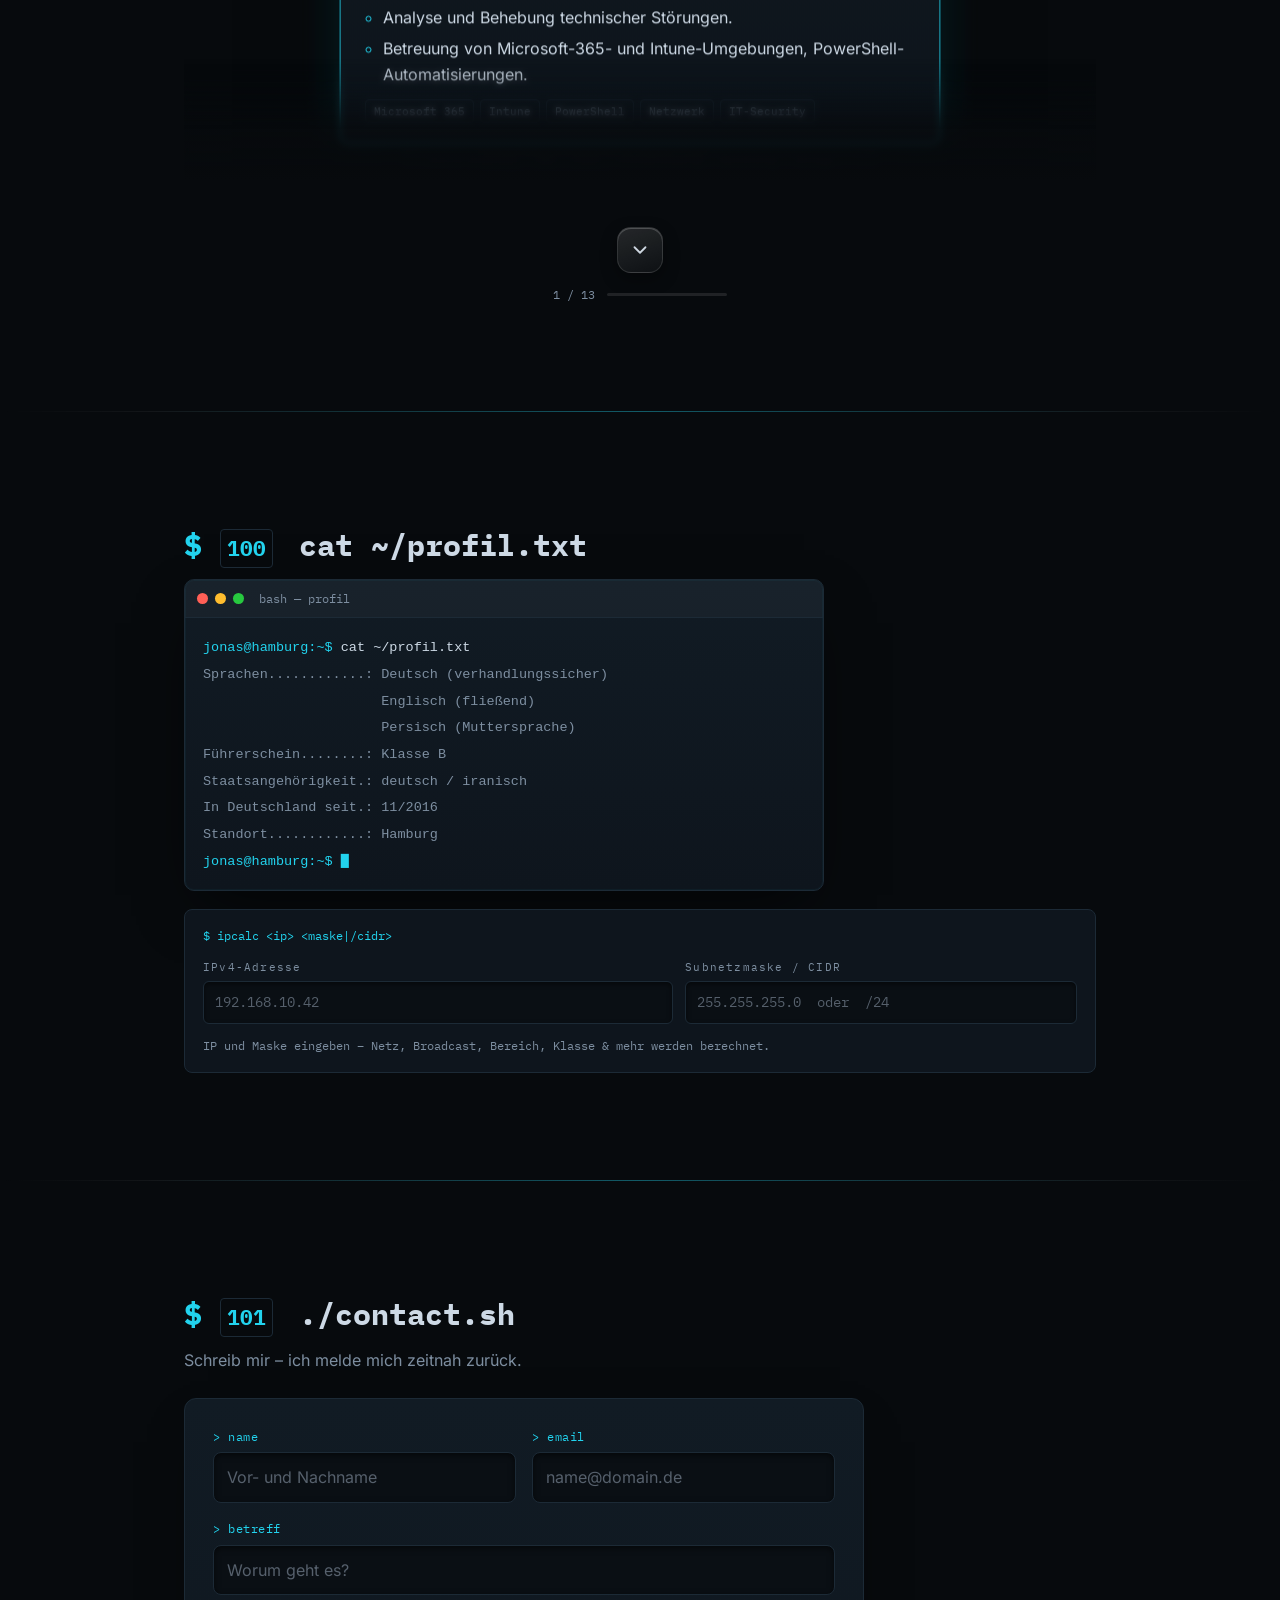
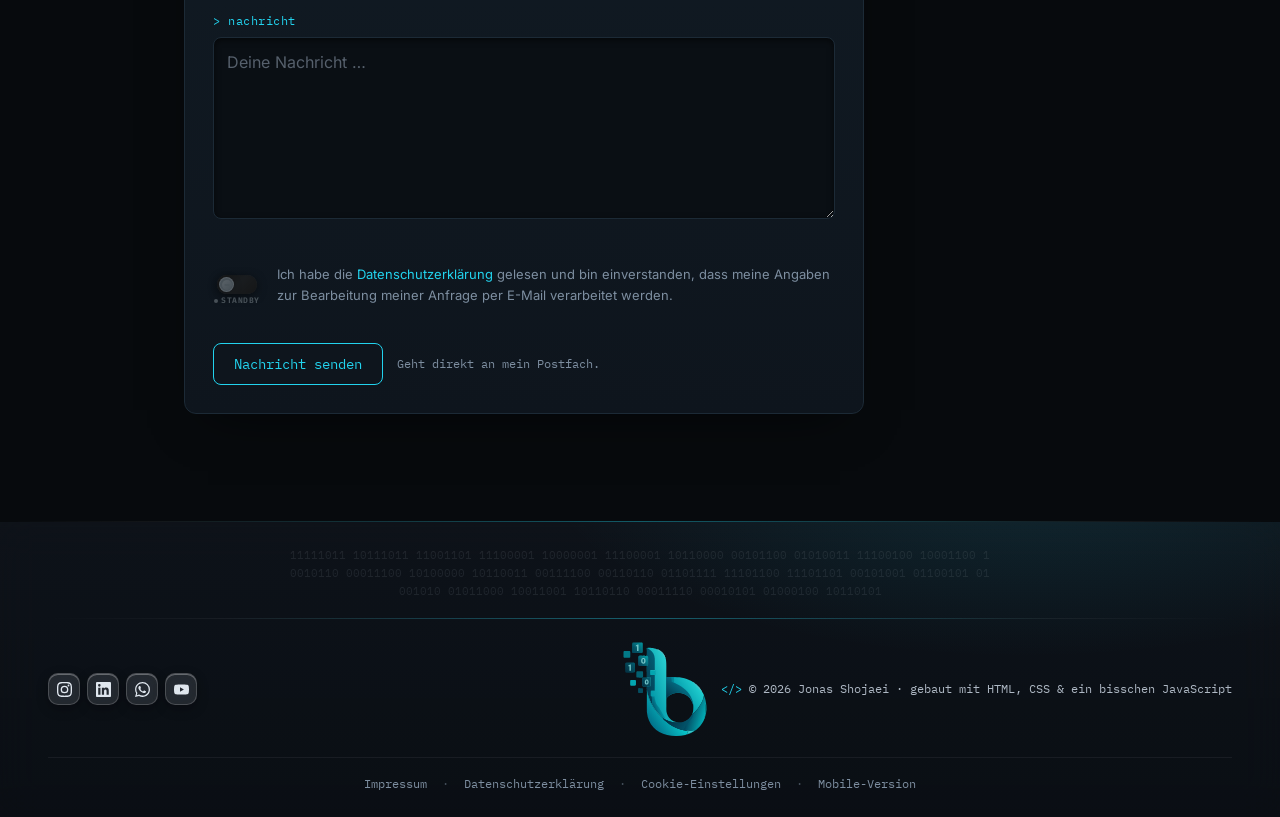
==== commit 8a86bf05: "Zwei neue Sprung-Tasten: Dokumentation + Folge mir Desktop (index.html): beide Tasten neben Binär-Re" ====
--- a/index.html
+++ b/index.html
@@ -194,6 +194,13 @@
           </a>
           <a class="jumpbtn" href="#iprechner">
             <span class="jumpbtn__ico">IP</span> <span data-en="IPv4 calculator">IPv4-Rechner</span>
+          </a>
+          <!-- ===== BEARBEITEN: Ziel-URL für Dokumentation eintragen ===== -->
+          <a class="jumpbtn" href="#todo-doku">
+            <span class="jumpbtn__ico">DOC</span> <span data-en="Documentation">Dokumentation</span>
+          </a>
+          <a class="jumpbtn" href="https://www.instagram.com/binarycode.de/" target="_blank" rel="noopener noreferrer">
+            <span class="jumpbtn__ico">@</span> <span data-en="Follow me">Folge mir</span>
           </a>
         </div>
       </div>
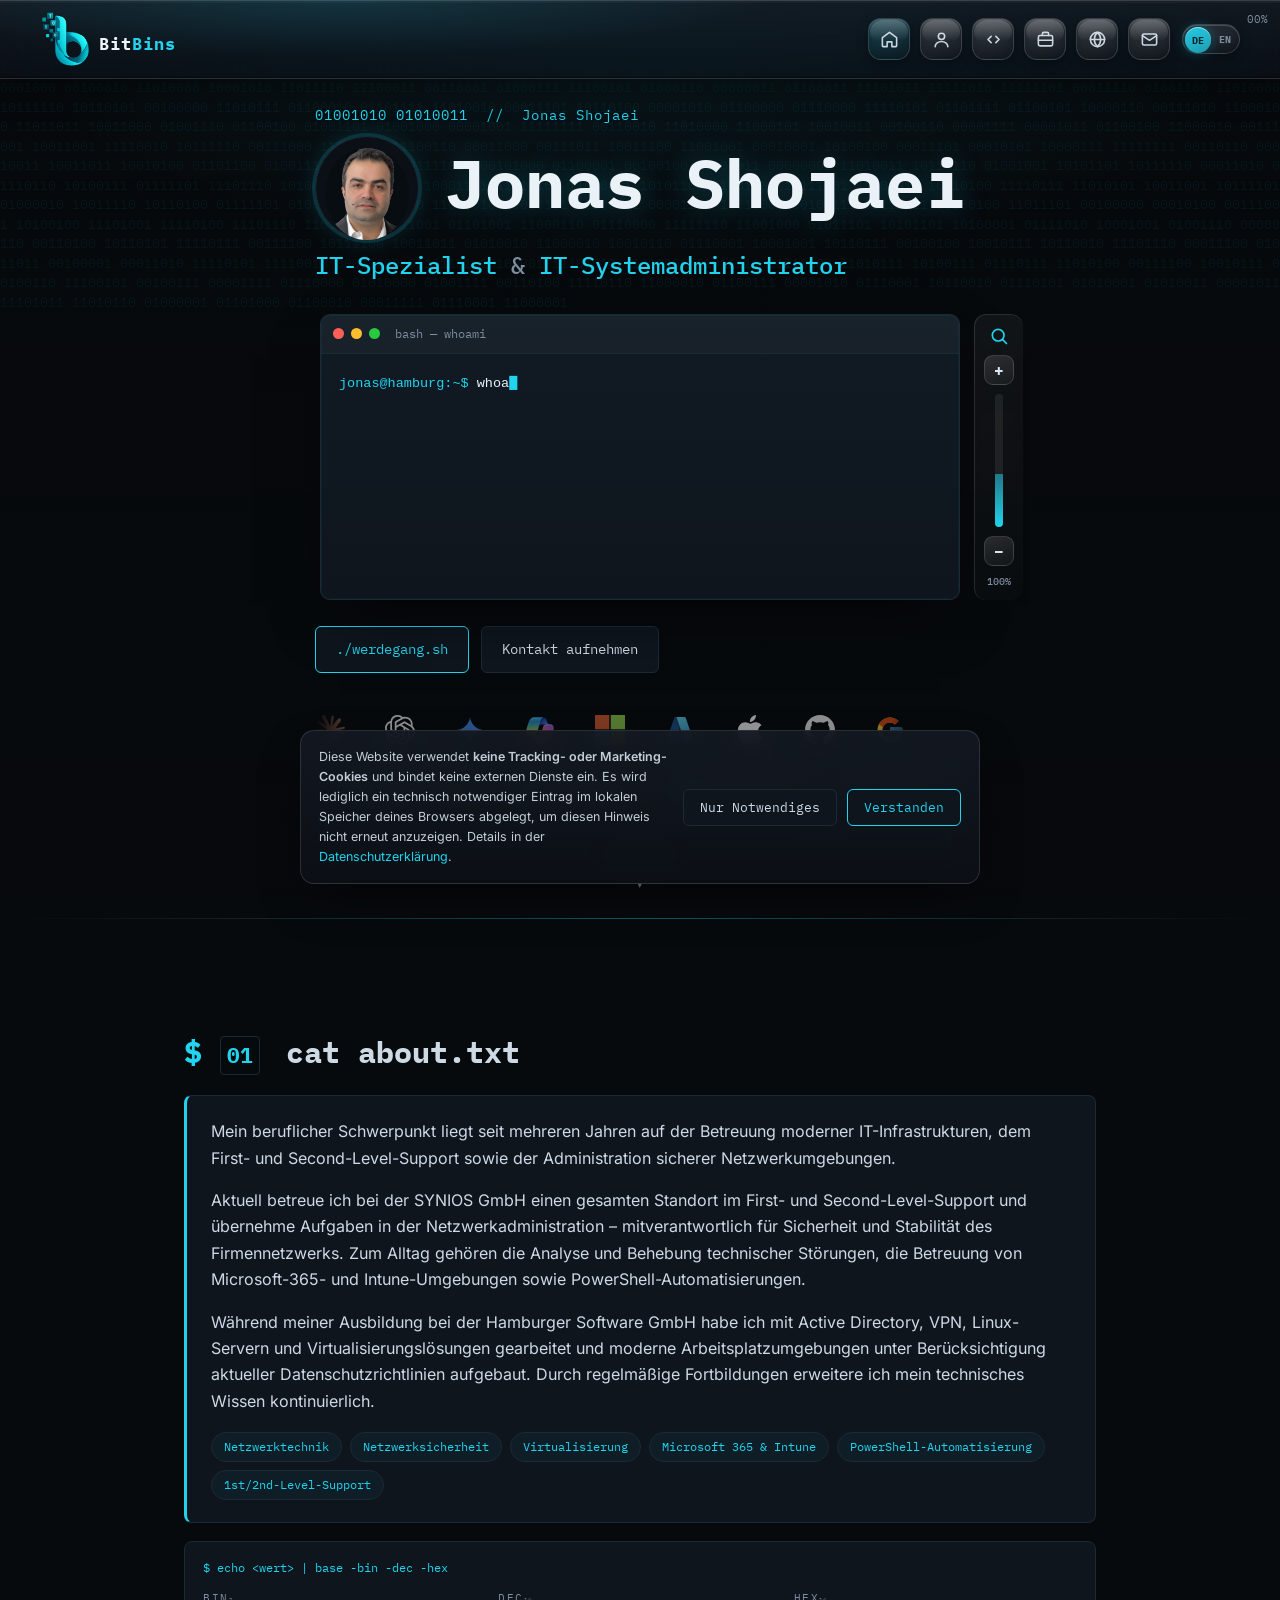
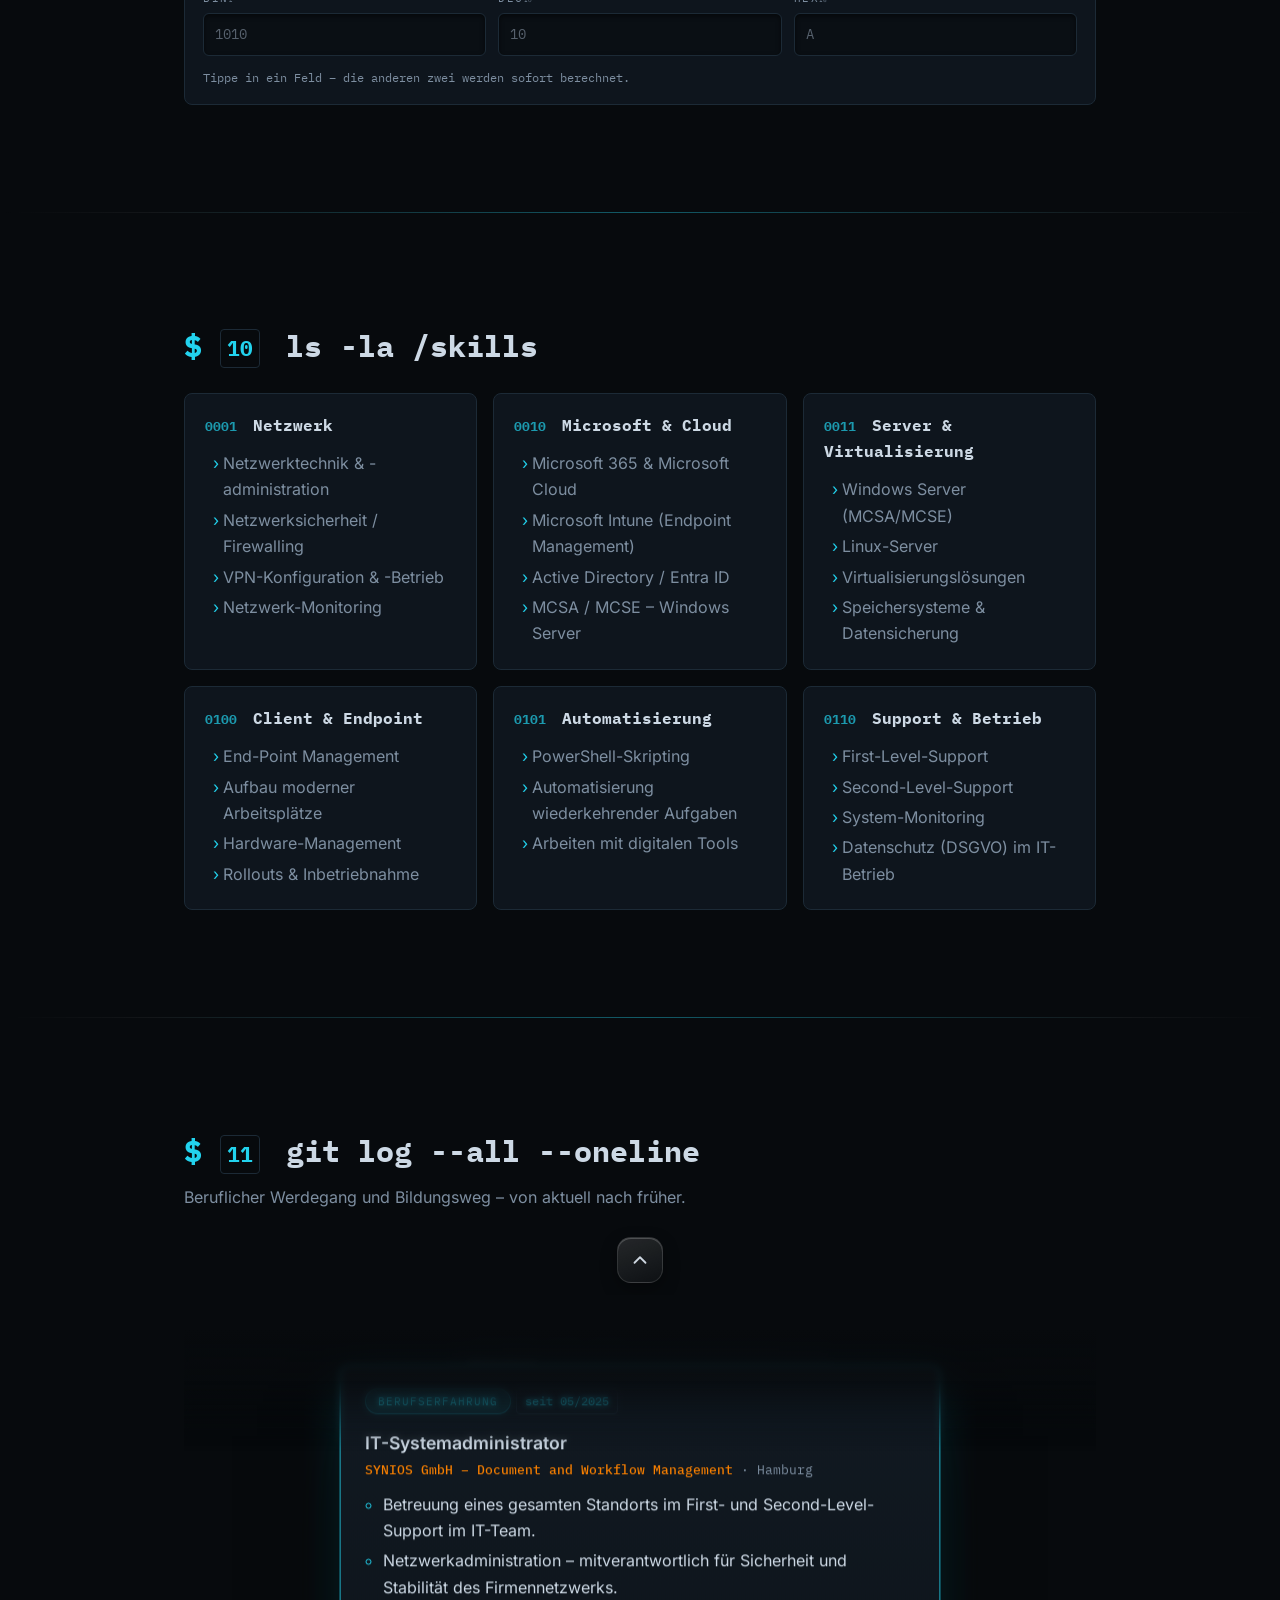
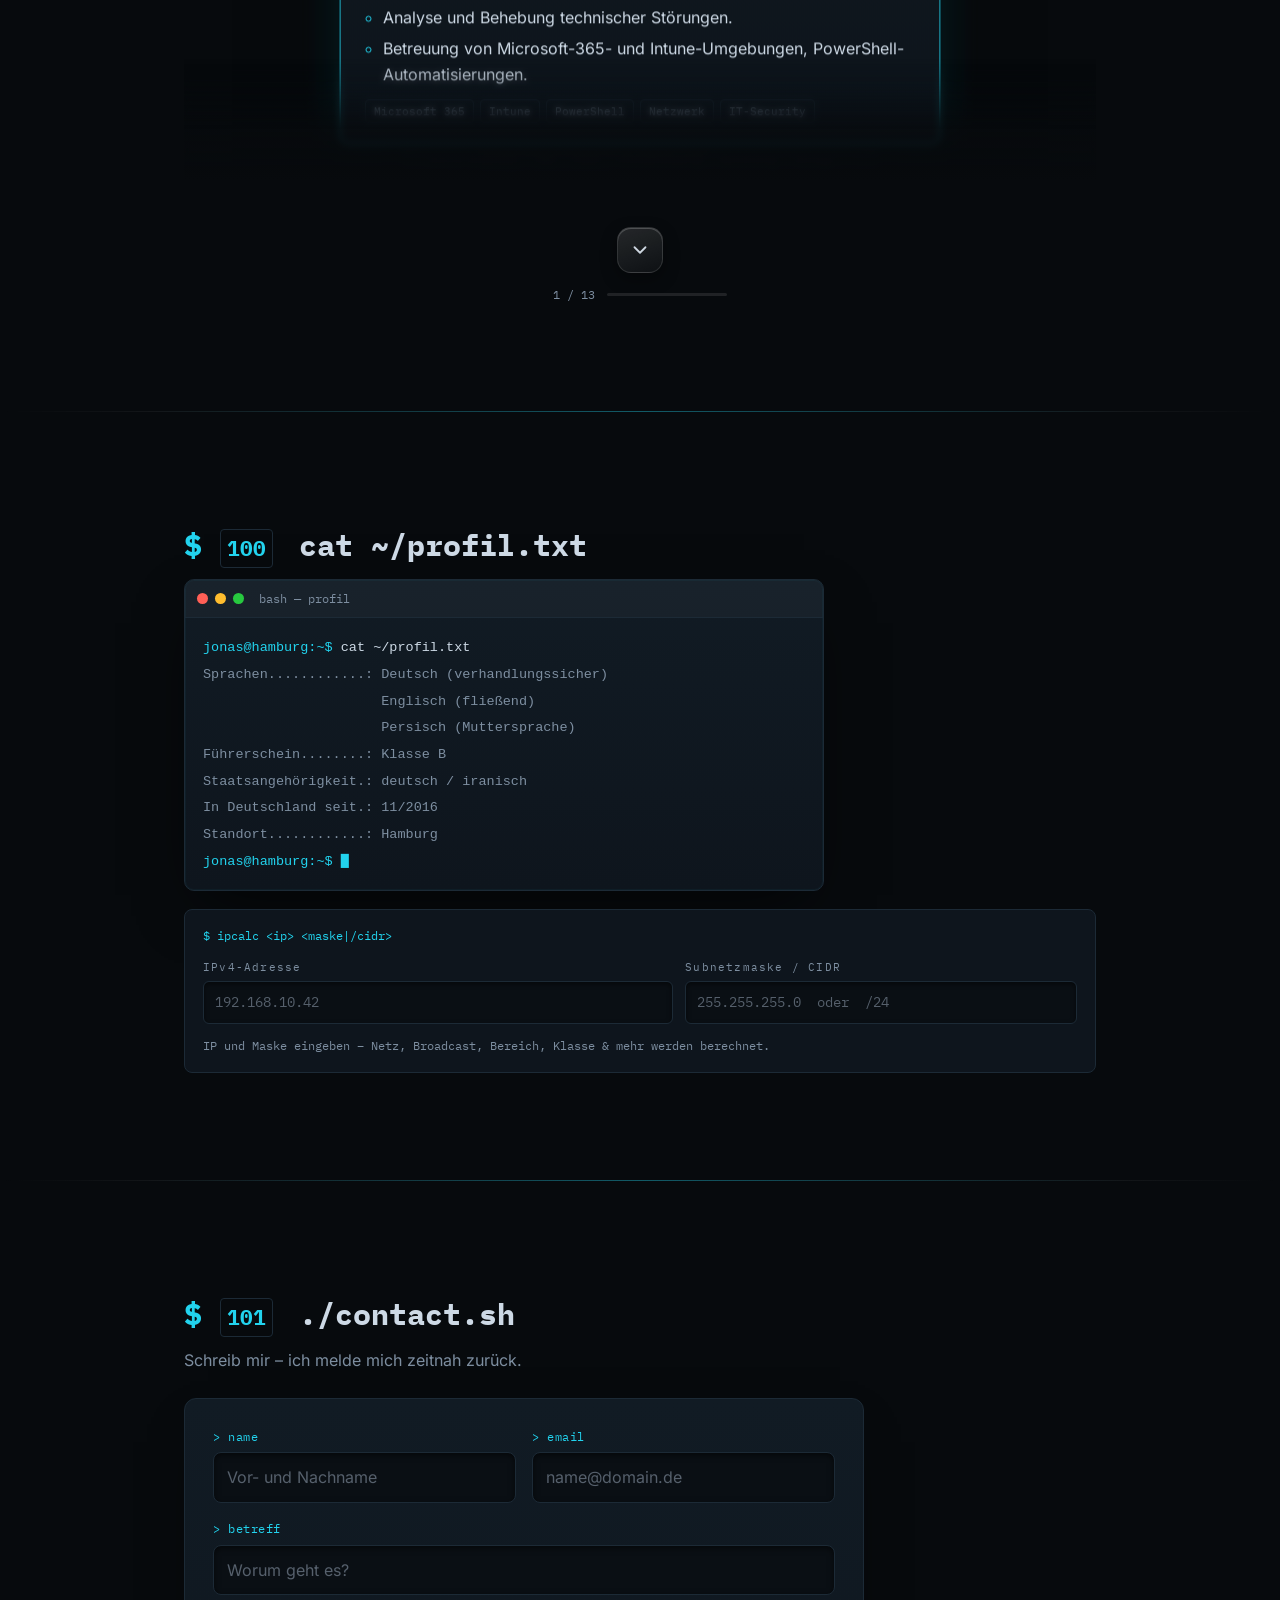
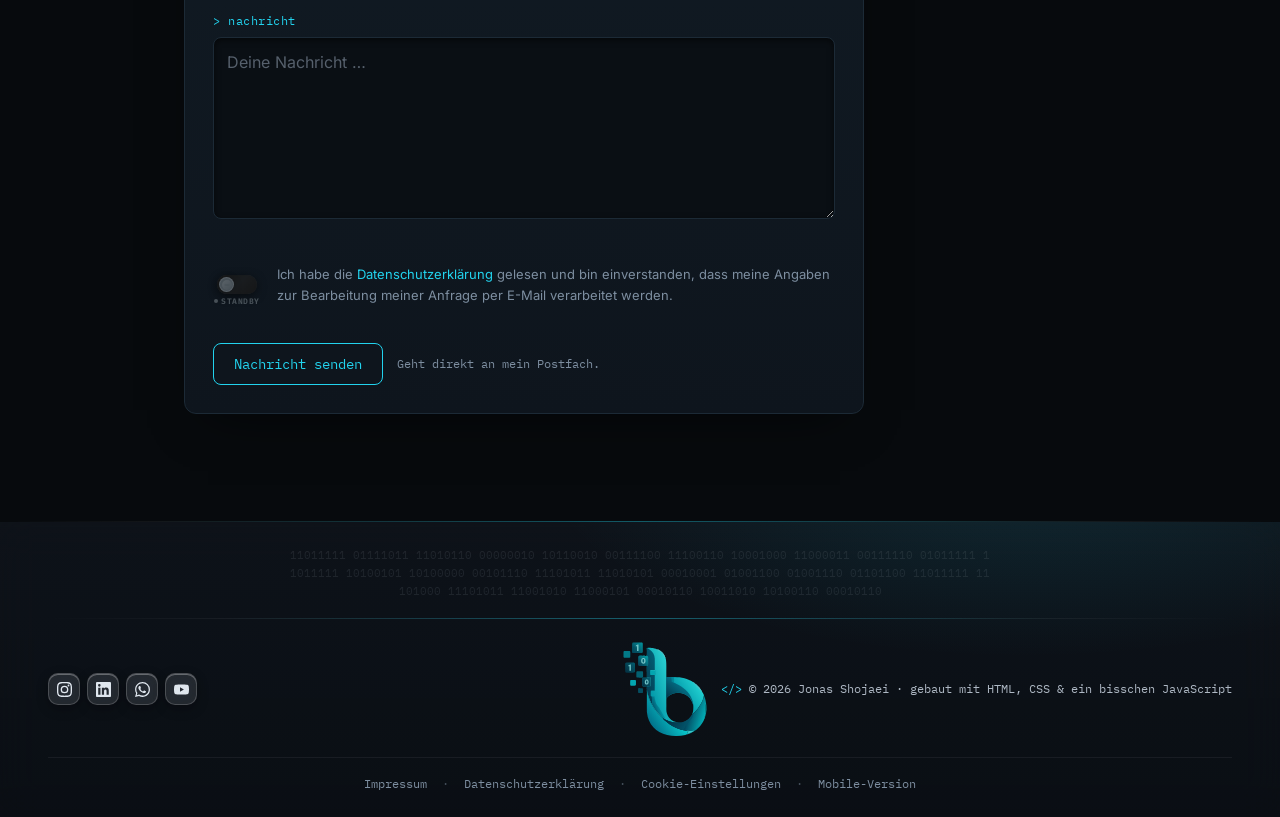
==== commit 95e19497: "Dokumentation-Button verlinkt auf PDF (neuer Tab) PDF unter assets/docs/Skill_Claude_AI.pdf abgelegt" ====
--- a/index.html
+++ b/index.html
@@ -195,8 +195,7 @@
           <a class="jumpbtn" href="#iprechner">
             <span class="jumpbtn__ico">IP</span> <span data-en="IPv4 calculator">IPv4-Rechner</span>
           </a>
-          <!-- ===== BEARBEITEN: Ziel-URL für Dokumentation eintragen ===== -->
-          <a class="jumpbtn" href="#todo-doku">
+          <a class="jumpbtn" href="assets/docs/Skill_Claude_AI.pdf" target="_blank" rel="noopener noreferrer">
             <span class="jumpbtn__ico">DOC</span> <span data-en="Documentation">Dokumentation</span>
           </a>
           <a class="jumpbtn" href="https://www.instagram.com/binarycode.de/" target="_blank" rel="noopener noreferrer">
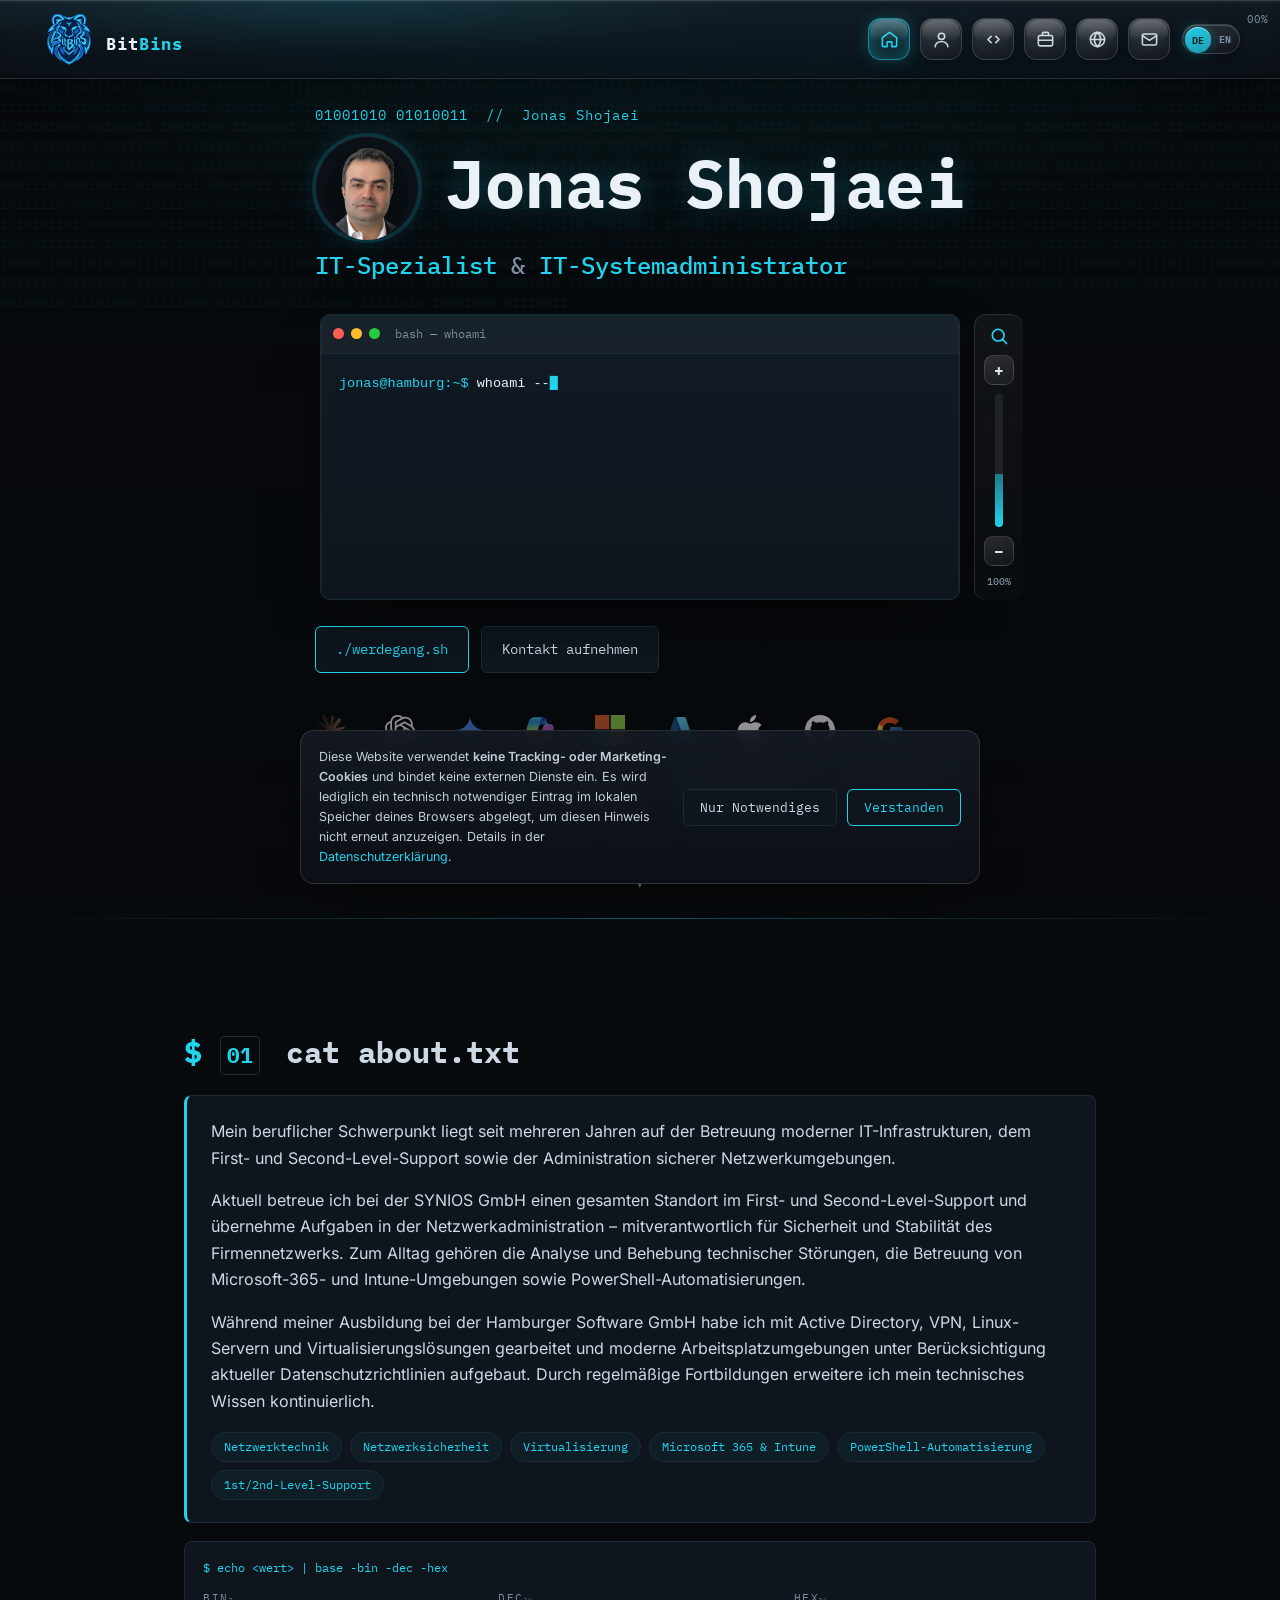
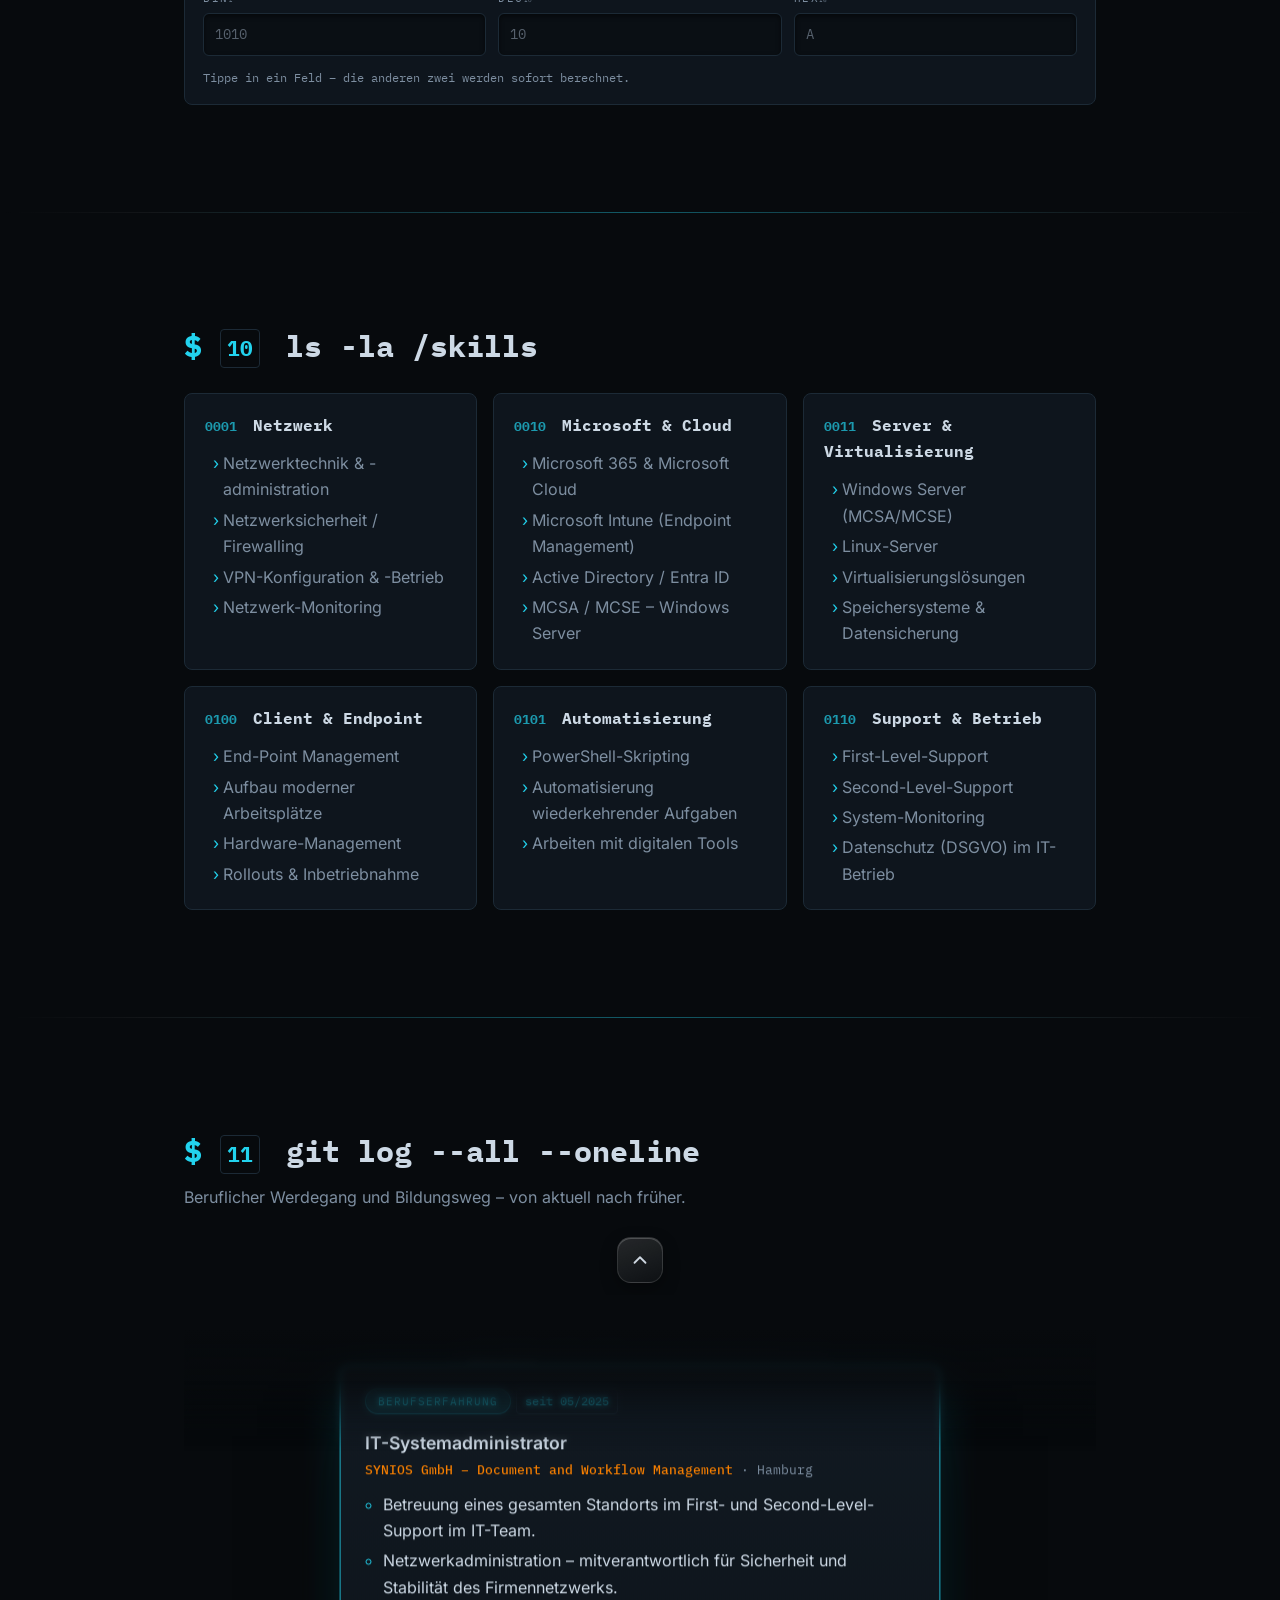
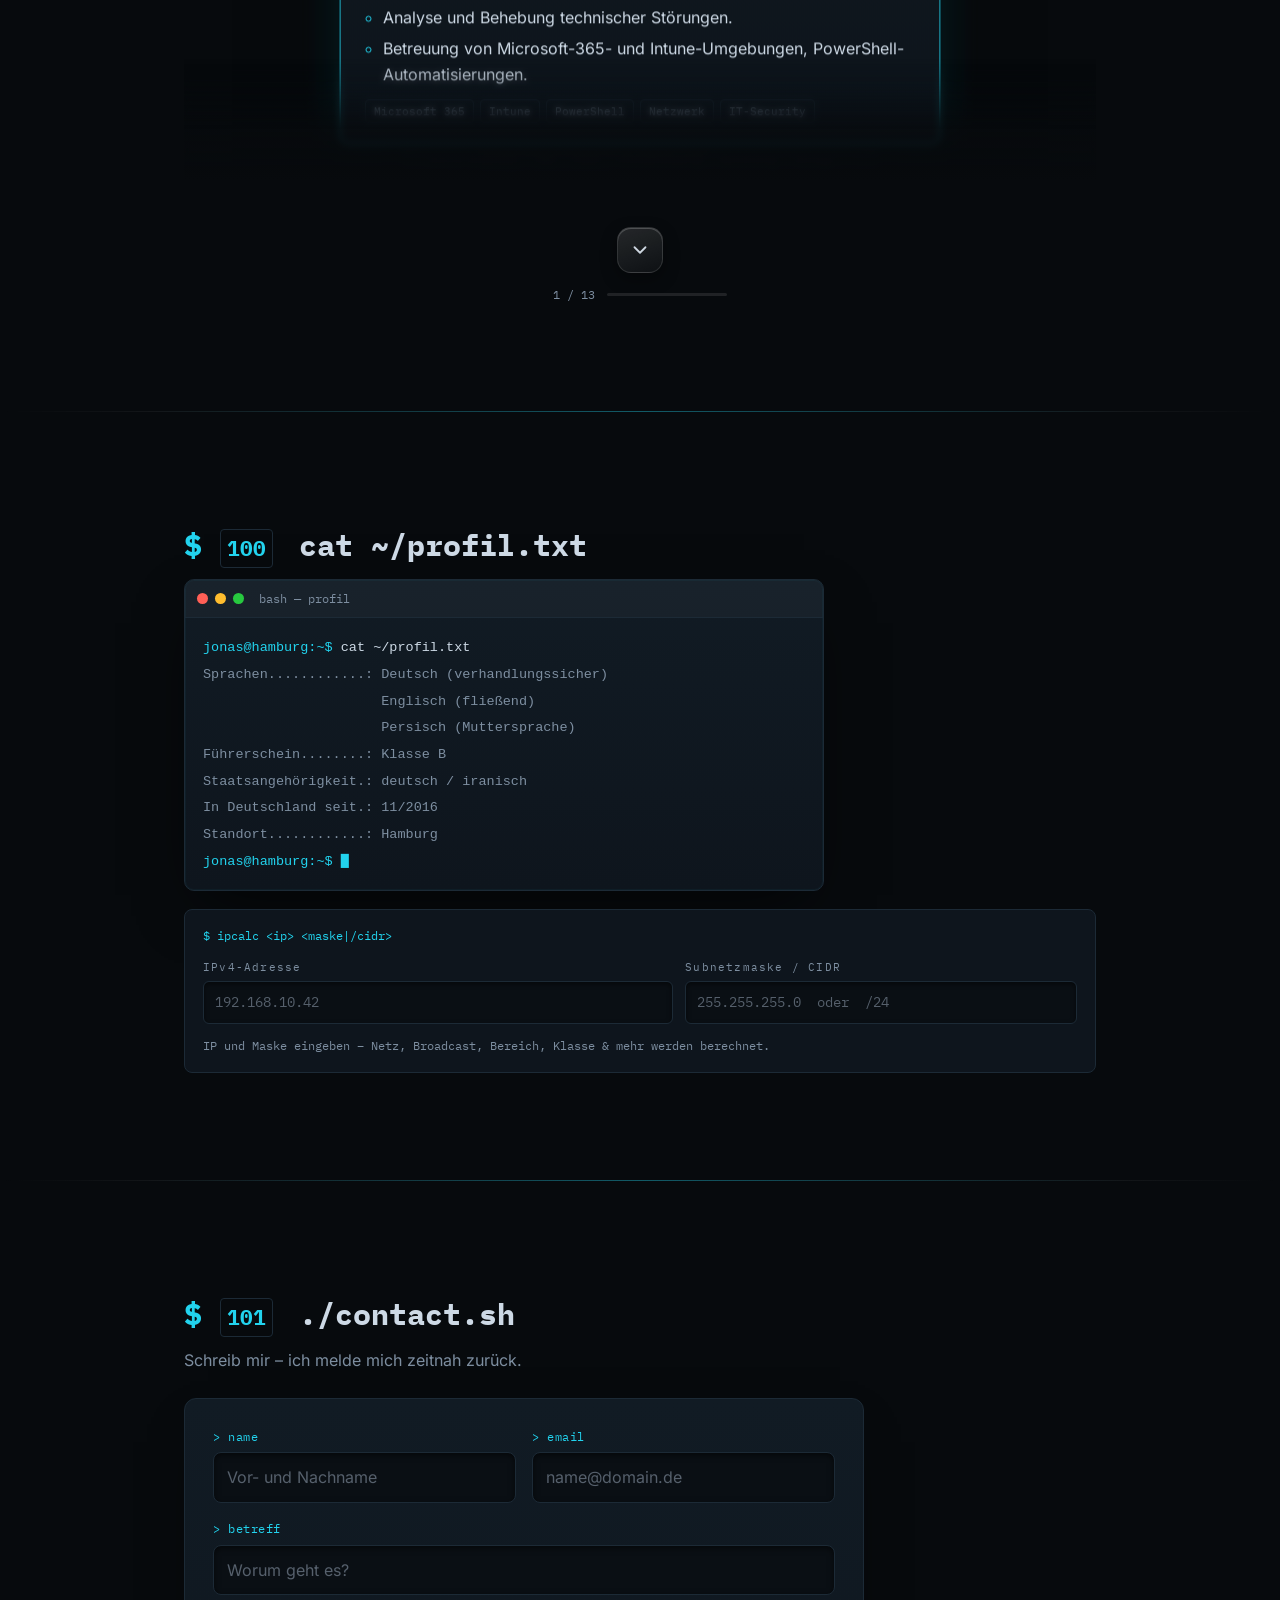
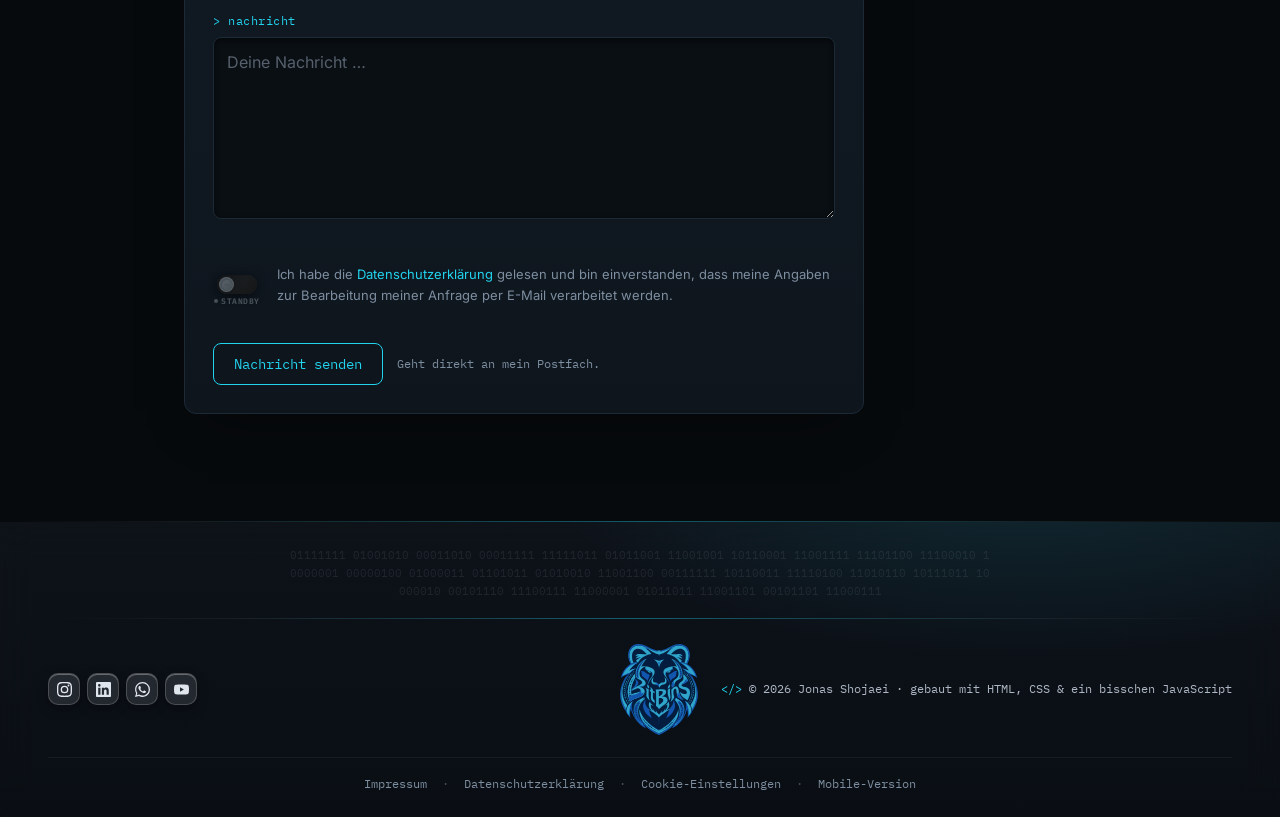
==== commit 1614be27: "Neues Lion-Emblem-Logo einbinden logo.svg/favicon.svg durch das neue Lion-Vector-Logo ersetzt (Quell" ====
--- a/index.html
+++ b/index.html
@@ -47,7 +47,7 @@
     <a class="nav__brand" href="#home" aria-label="BitBins – Startseite" data-en-al="BitBins – Home">
       <span class="brand__solid">
         <span class="nav__logo-wrap">
-          <img class="nav__logo" src="logo.svg" width="121" height="139" alt="" aria-hidden="true" />
+          <img class="nav__logo" src="logo.svg" width="139" height="139" alt="" aria-hidden="true" />
         </span>
         <span class="nav__brand-text" data-text="BitBins">Bit<span class="accent">Bins</span></span>
       </span>
@@ -676,7 +676,7 @@
       </div>
 
       <div class="footer__meta">
-        <img class="footer__logo" src="logo.svg" width="121" height="139" alt="BitBins Logo" />
+        <img class="footer__logo" src="logo.svg" width="139" height="139" alt="BitBins Logo" />
         <p data-en='<span class="accent">&lt;/&gt;</span> &copy; <span id="year">2026</span> Jonas Shojaei &middot; built with HTML, CSS &amp; a&nbsp;little&nbsp;JavaScript'>
           <span class="accent">&lt;/&gt;</span>
           &copy; <span id="year">2026</span> Jonas Shojaei &middot; gebaut mit HTML, CSS &amp; ein&nbsp;bisschen&nbsp;JavaScript
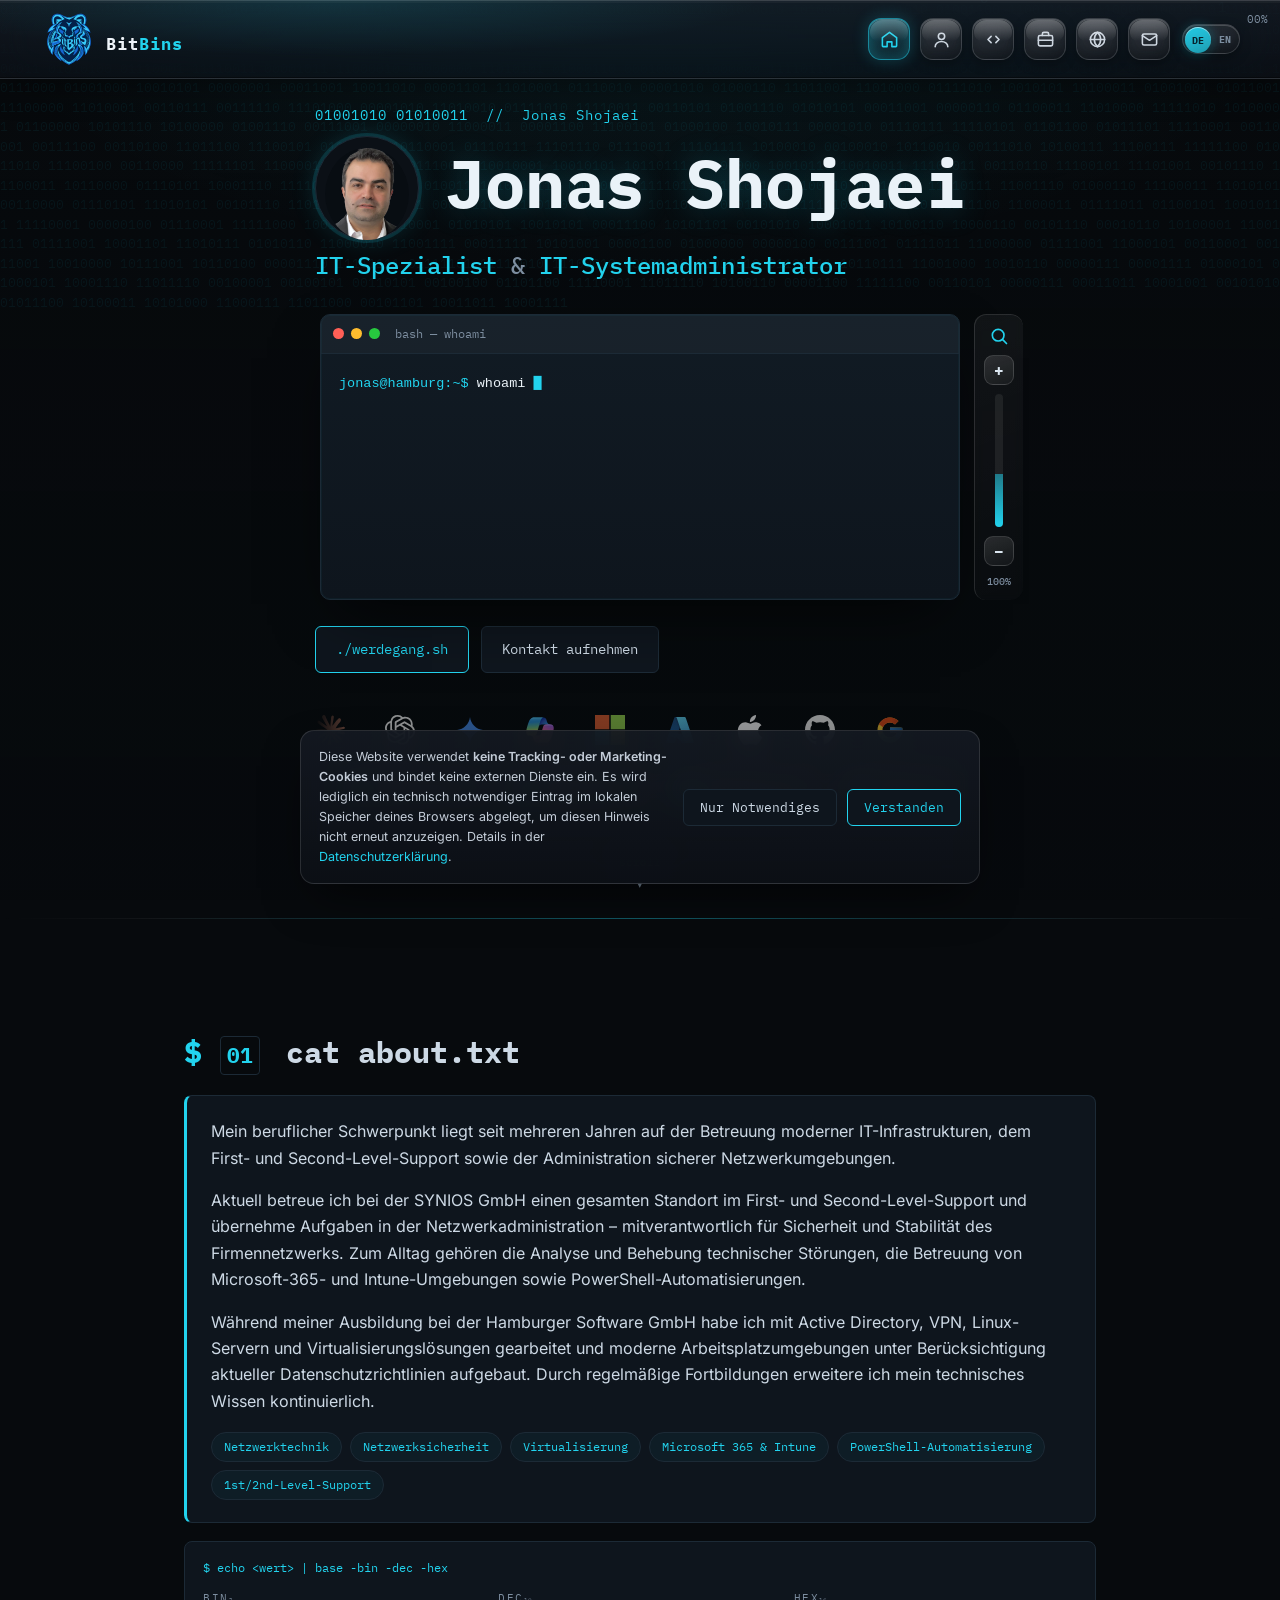
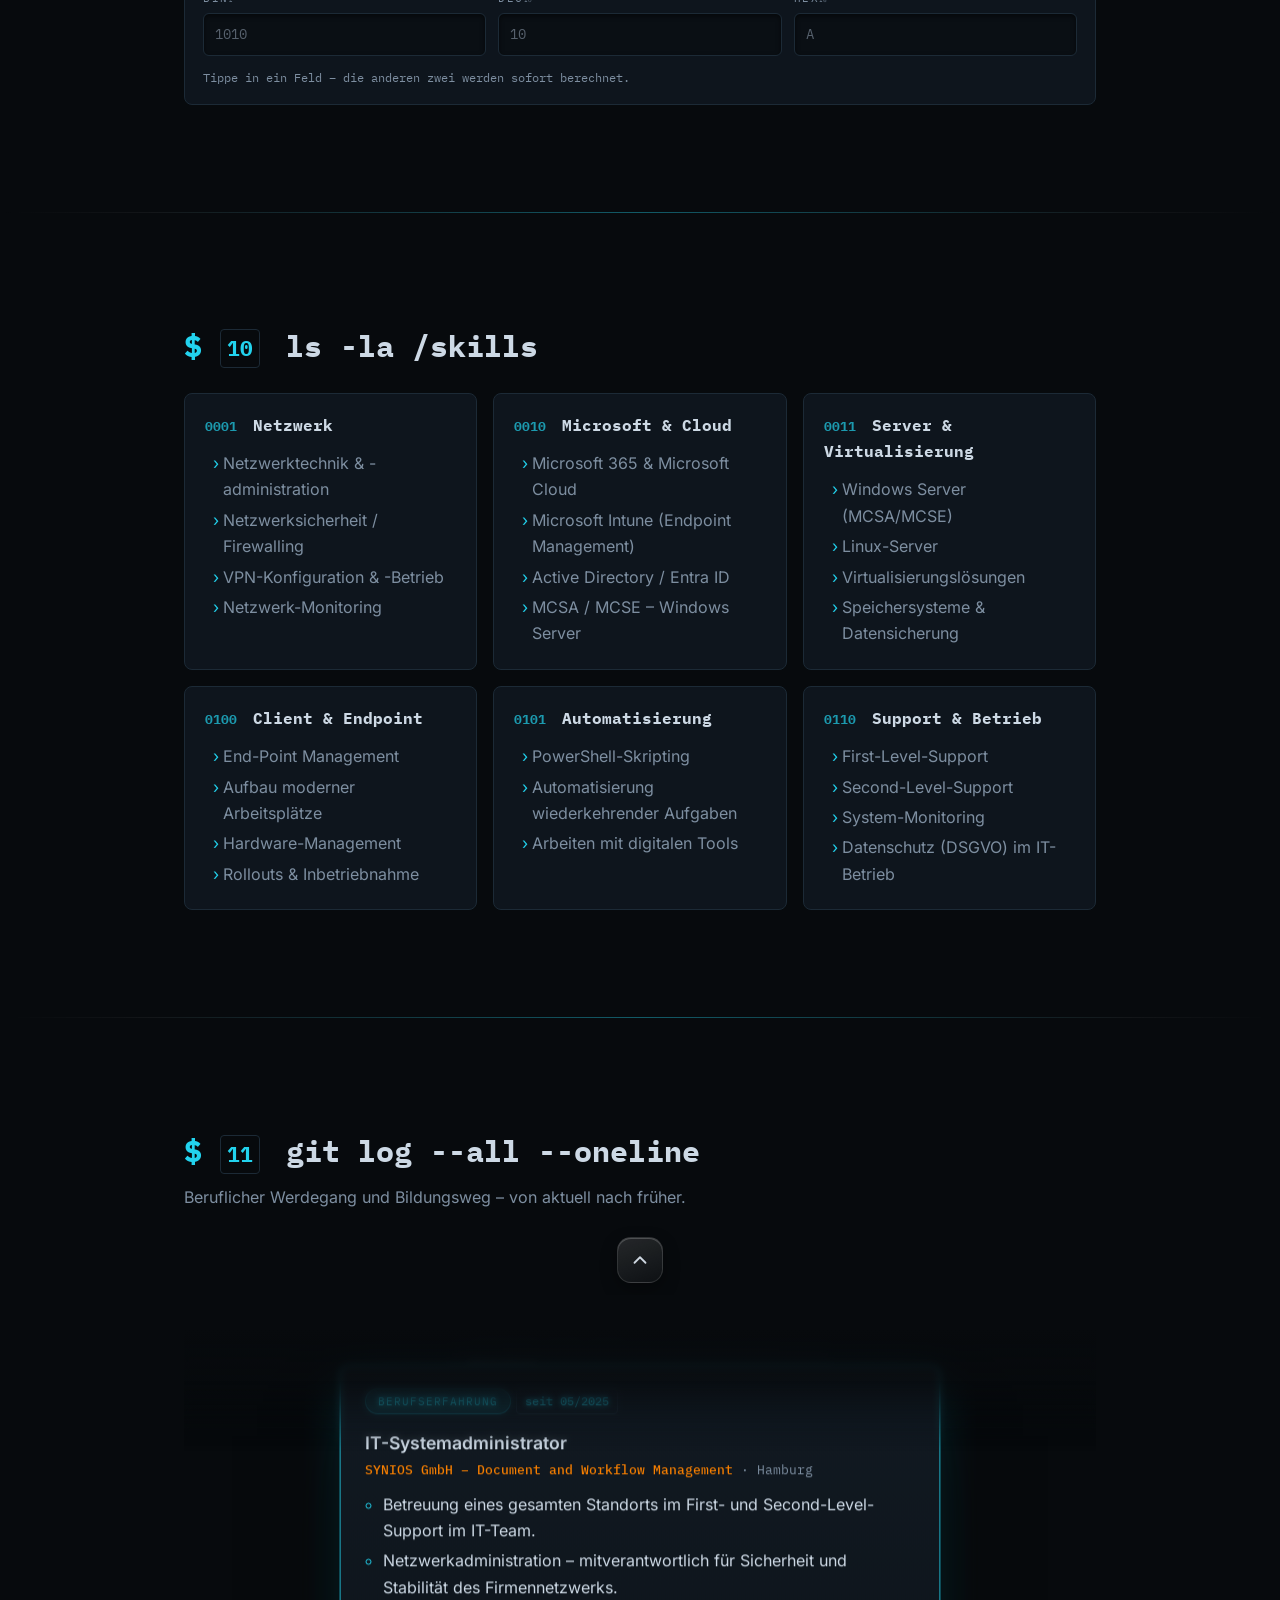
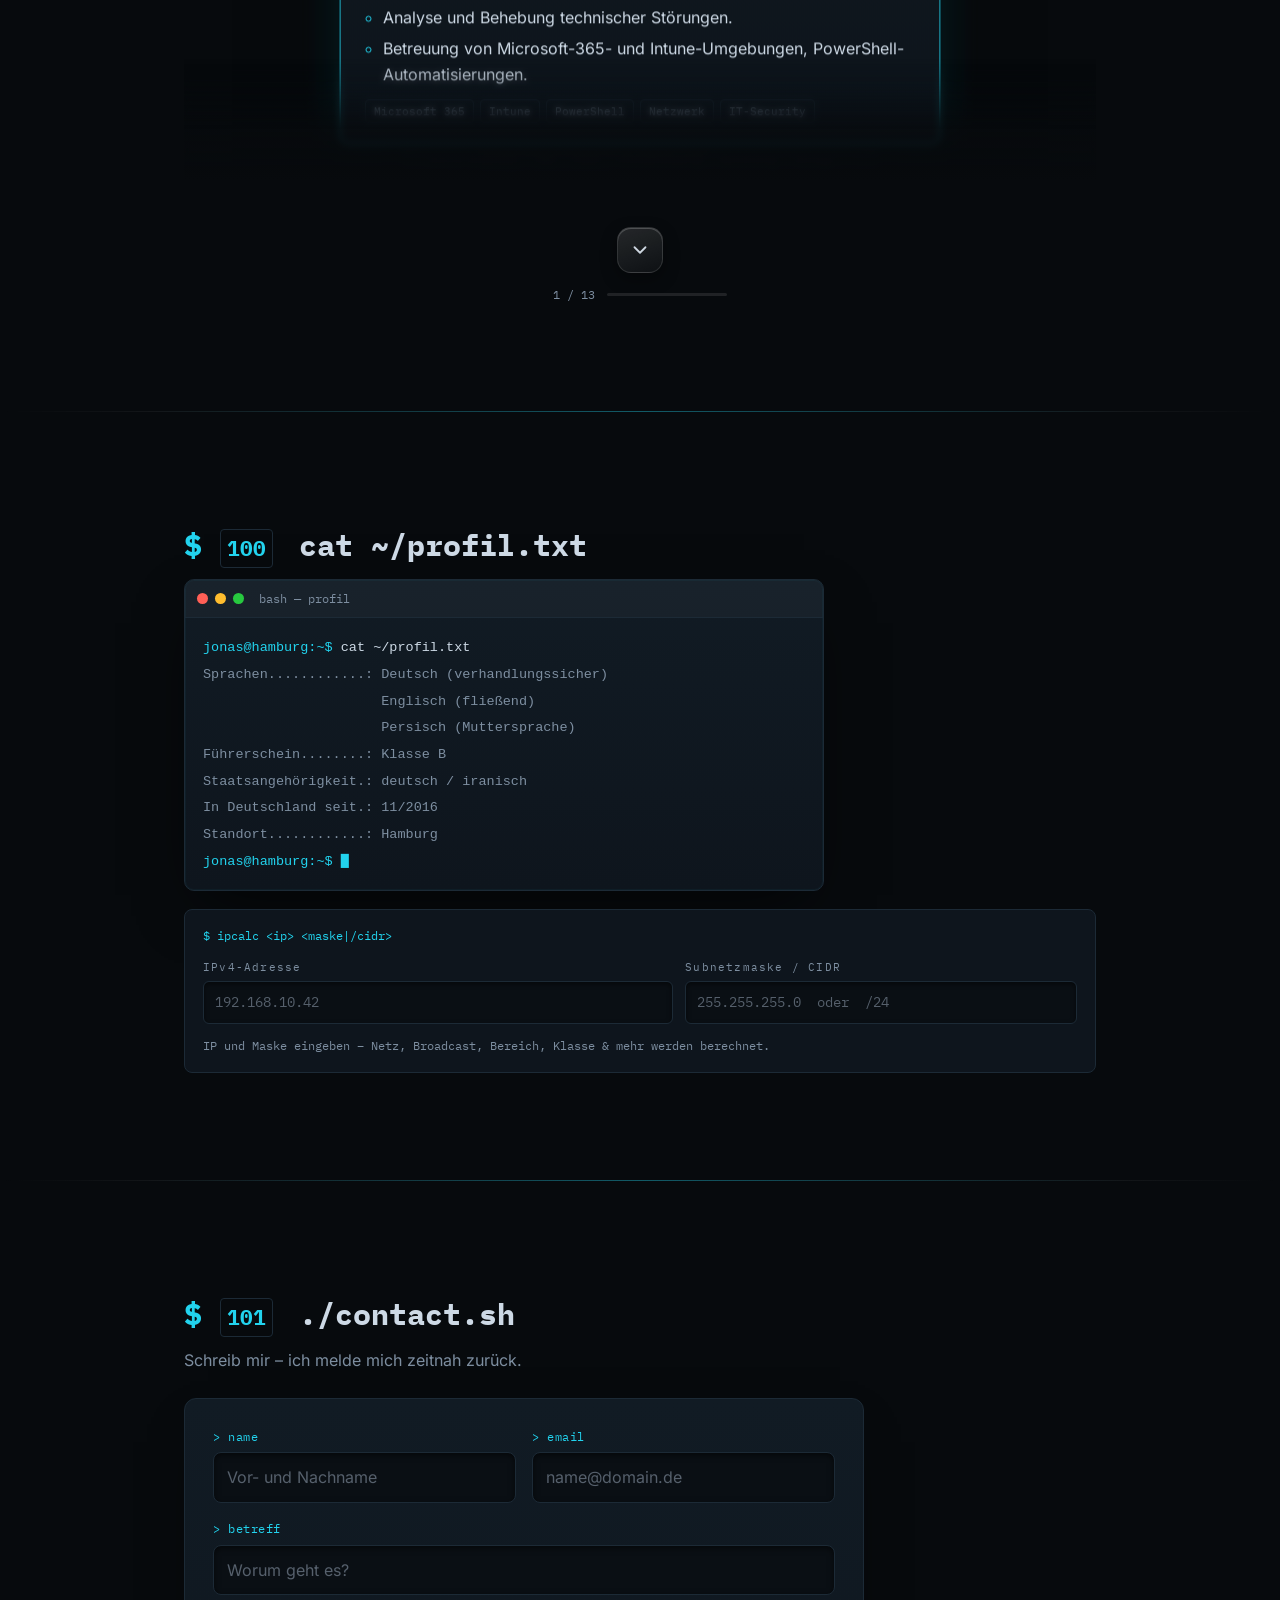
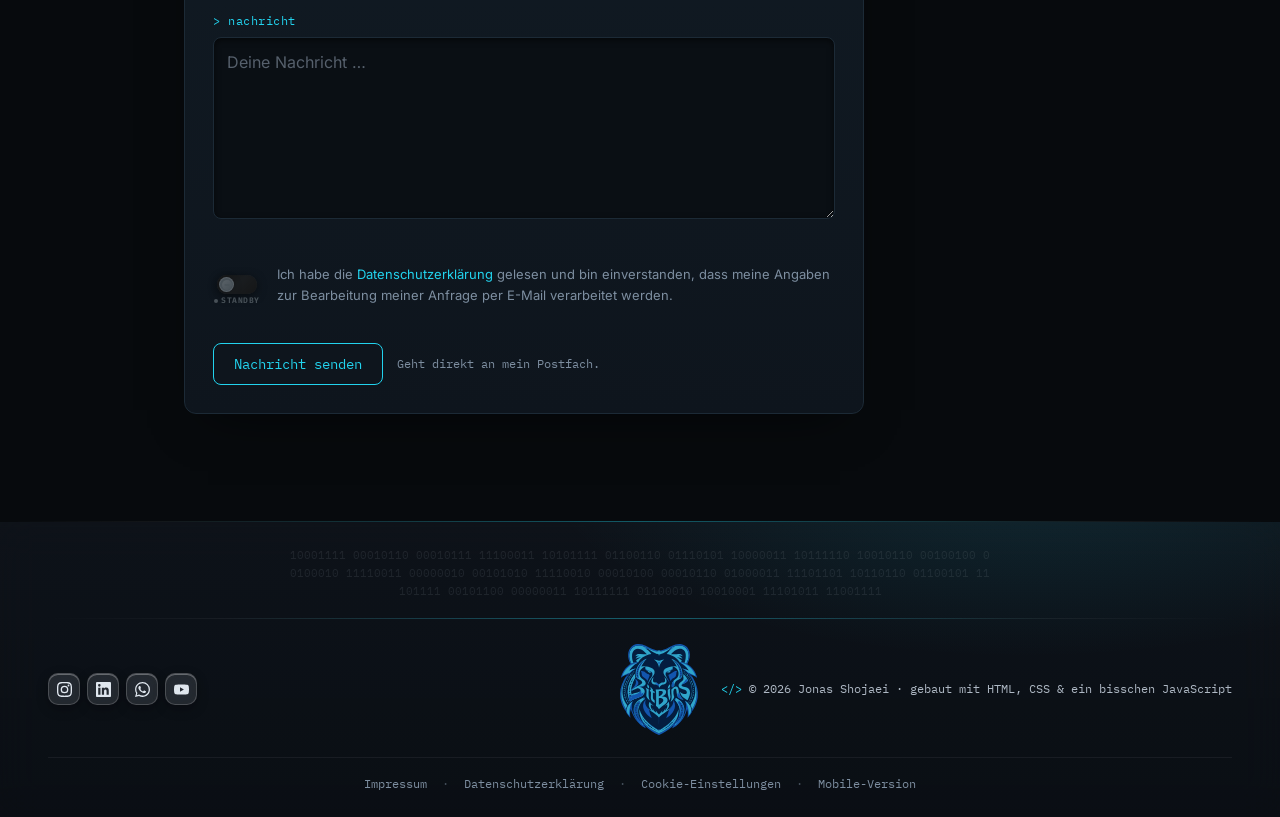
==== commit cc99f82a: "Glanz-Animation am Logo entfernen .nav__logo-wrap-Wrapper, der ::after-Glanzzug und @keyframes logoS" ====
--- a/index.html
+++ b/index.html
@@ -46,9 +46,7 @@
   <header class="nav" id="nav">
     <a class="nav__brand" href="#home" aria-label="BitBins – Startseite" data-en-al="BitBins – Home">
       <span class="brand__solid">
-        <span class="nav__logo-wrap">
-          <img class="nav__logo" src="logo.svg" width="139" height="139" alt="" aria-hidden="true" />
-        </span>
+        <img class="nav__logo" src="logo.svg" width="139" height="139" alt="" aria-hidden="true" />
         <span class="nav__brand-text" data-text="BitBins">Bit<span class="accent">Bins</span></span>
       </span>
     </a>
--- a/assets/css/styles.css
+++ b/assets/css/styles.css
@@ -133,45 +133,18 @@
 /* sichtbarer Zustand (Logo + Schriftzug)
    6-Sekunden-Takt: jedes Zeichen des Schriftzugs dreht sich im Platz,
    klappt zur Binärziffer um, hält kurz, dreht zurück. Das Logo bleibt
-   fix und bekommt stattdessen im selben Takt einen kurzen Glanzzug. */
+   fix, ohne eigene Animation. */
 .brand__solid {
   display: flex;
   align-items: center;
   gap: 10px;
   perspective: 720px;
-}
-.nav__logo-wrap {
-  position: relative;
-  display: inline-block;
-  overflow: hidden;
-  flex-shrink: 0;
-  line-height: 0;
 }
 .nav__logo {
   height: 54px;                 /* rund doppelt so groß */
   width: auto;                  /* Seitenverhältnis erhalten */
   flex-shrink: 0;
   display: block;
-}
-/* Glanzzug: läuft nur in den ersten ~15% des 6s-Takts kurz durchs Logo,
-   den Rest der Zeit unsichtbar links/rechts geparkt. */
-.nav__logo-wrap::after {
-  content: "";
-  position: absolute;
-  top: -25%; left: -60%;
-  width: 40%; height: 150%;
-  background: linear-gradient(75deg, transparent 0%, #eef4f9 50%, transparent 100%);
-  transform: skewX(-20deg);
-  mix-blend-mode: screen;
-  pointer-events: none;
-  opacity: 0;
-  animation: logoShine 6s ease-in-out infinite;
-}
-@keyframes logoShine {
-  0%        { left: -60%; opacity: 0; }
-  4%        { opacity: .9; }
-  16%       { left: 130%; opacity: .9; }
-  20%, 100% { left: 130%; opacity: 0; }
 }
 .nav__brand-text {
   display: inline-flex;
